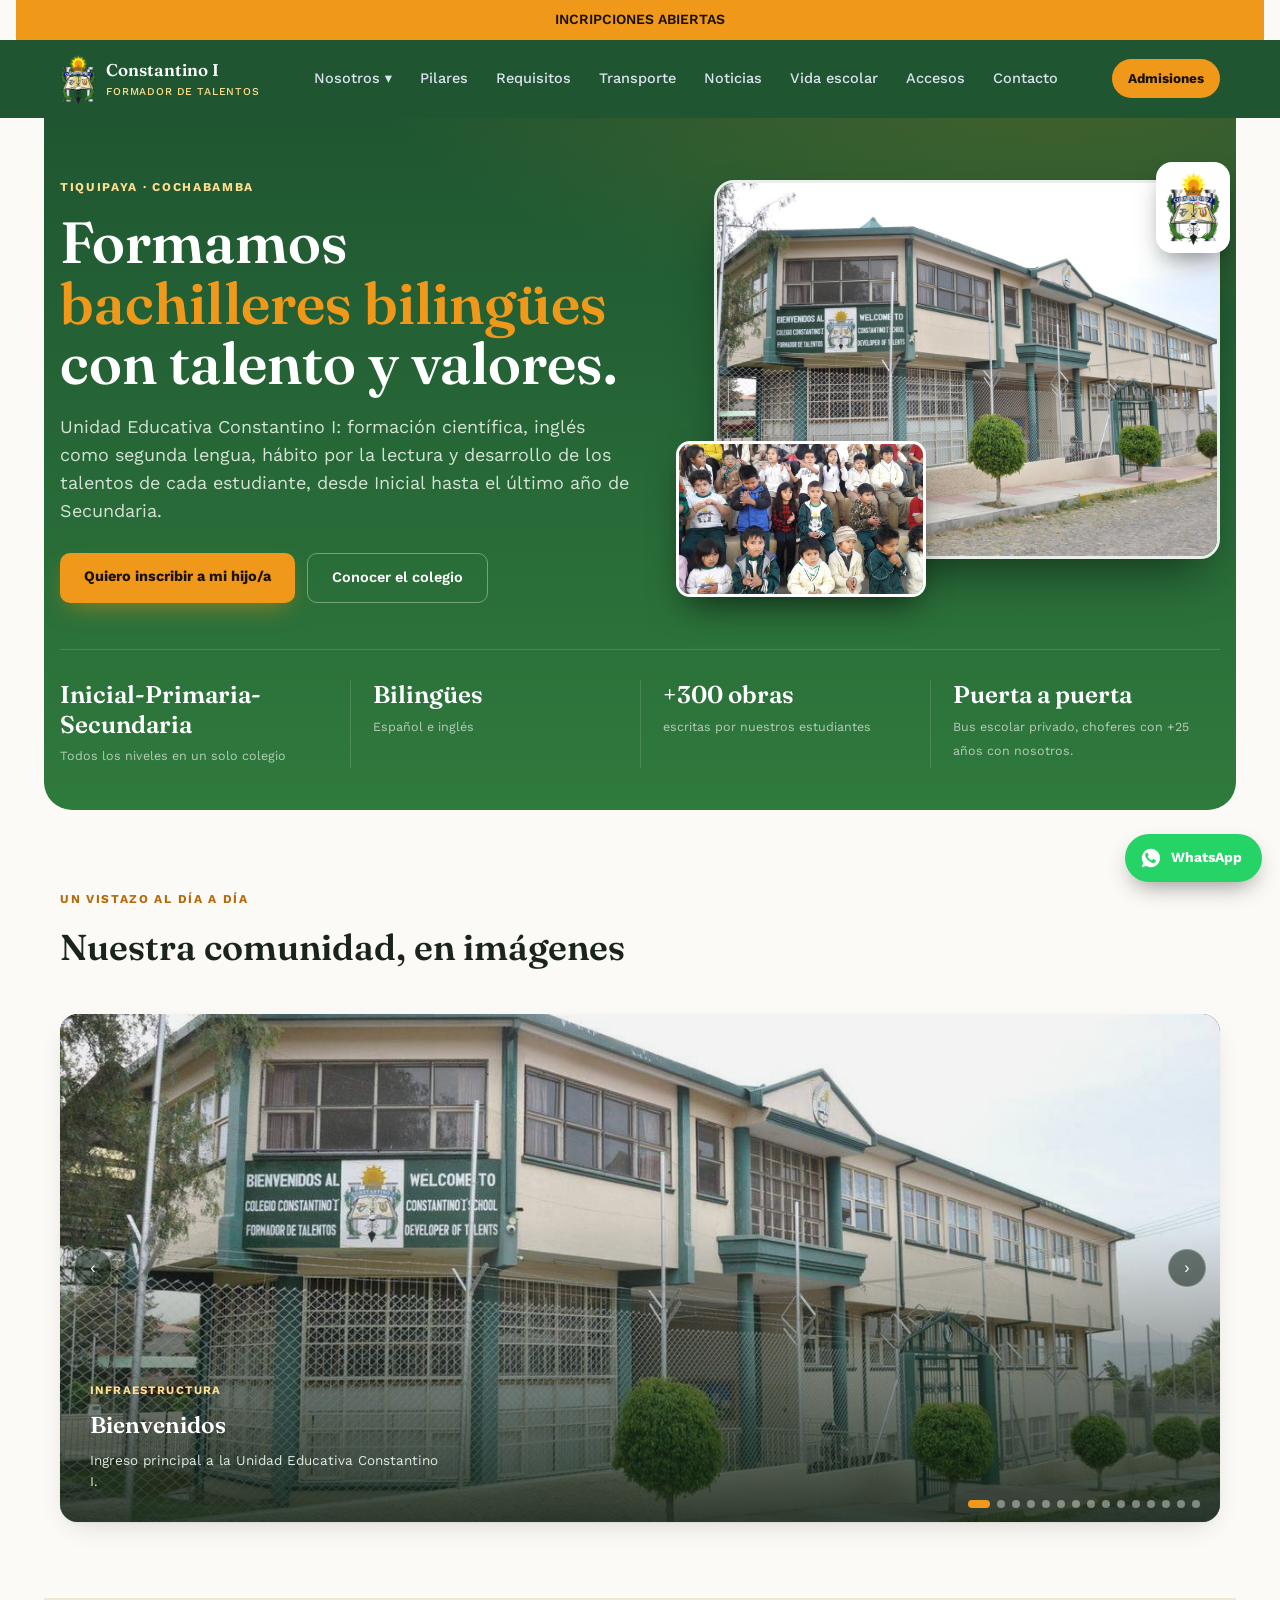
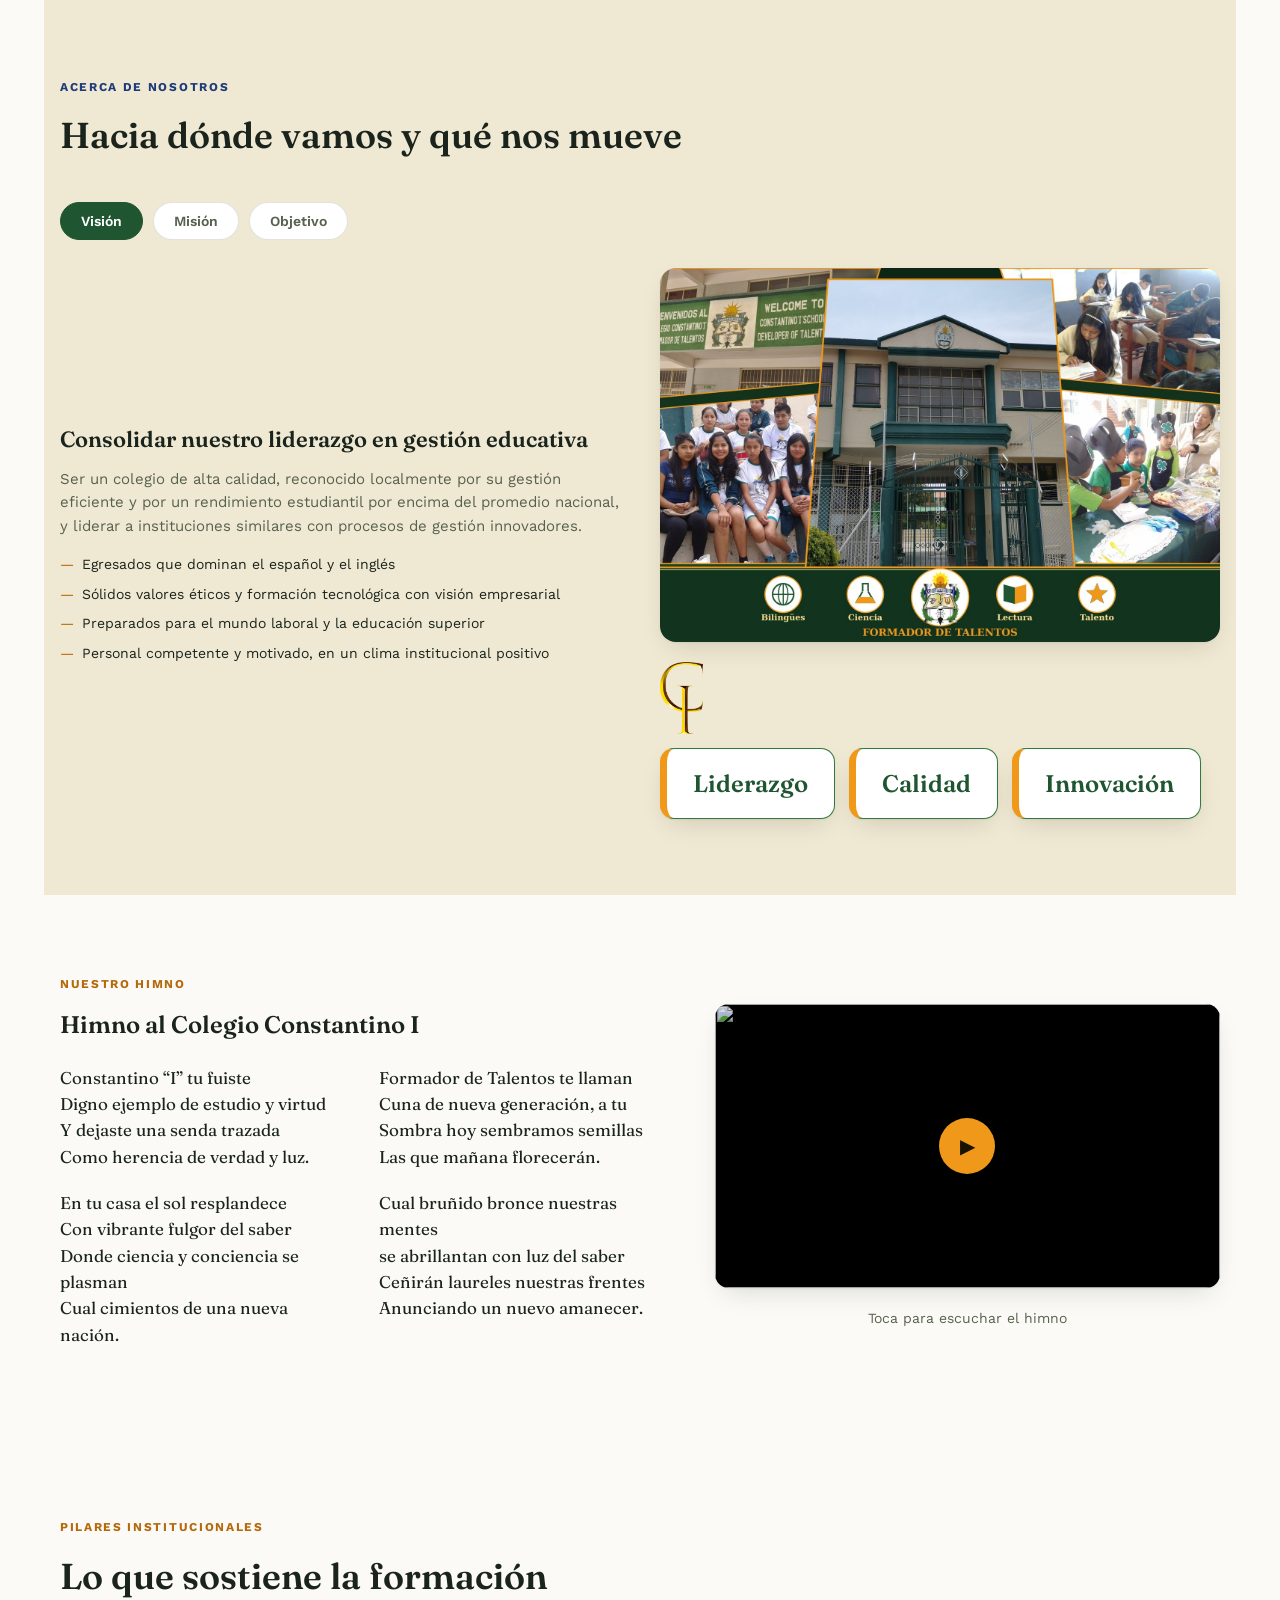
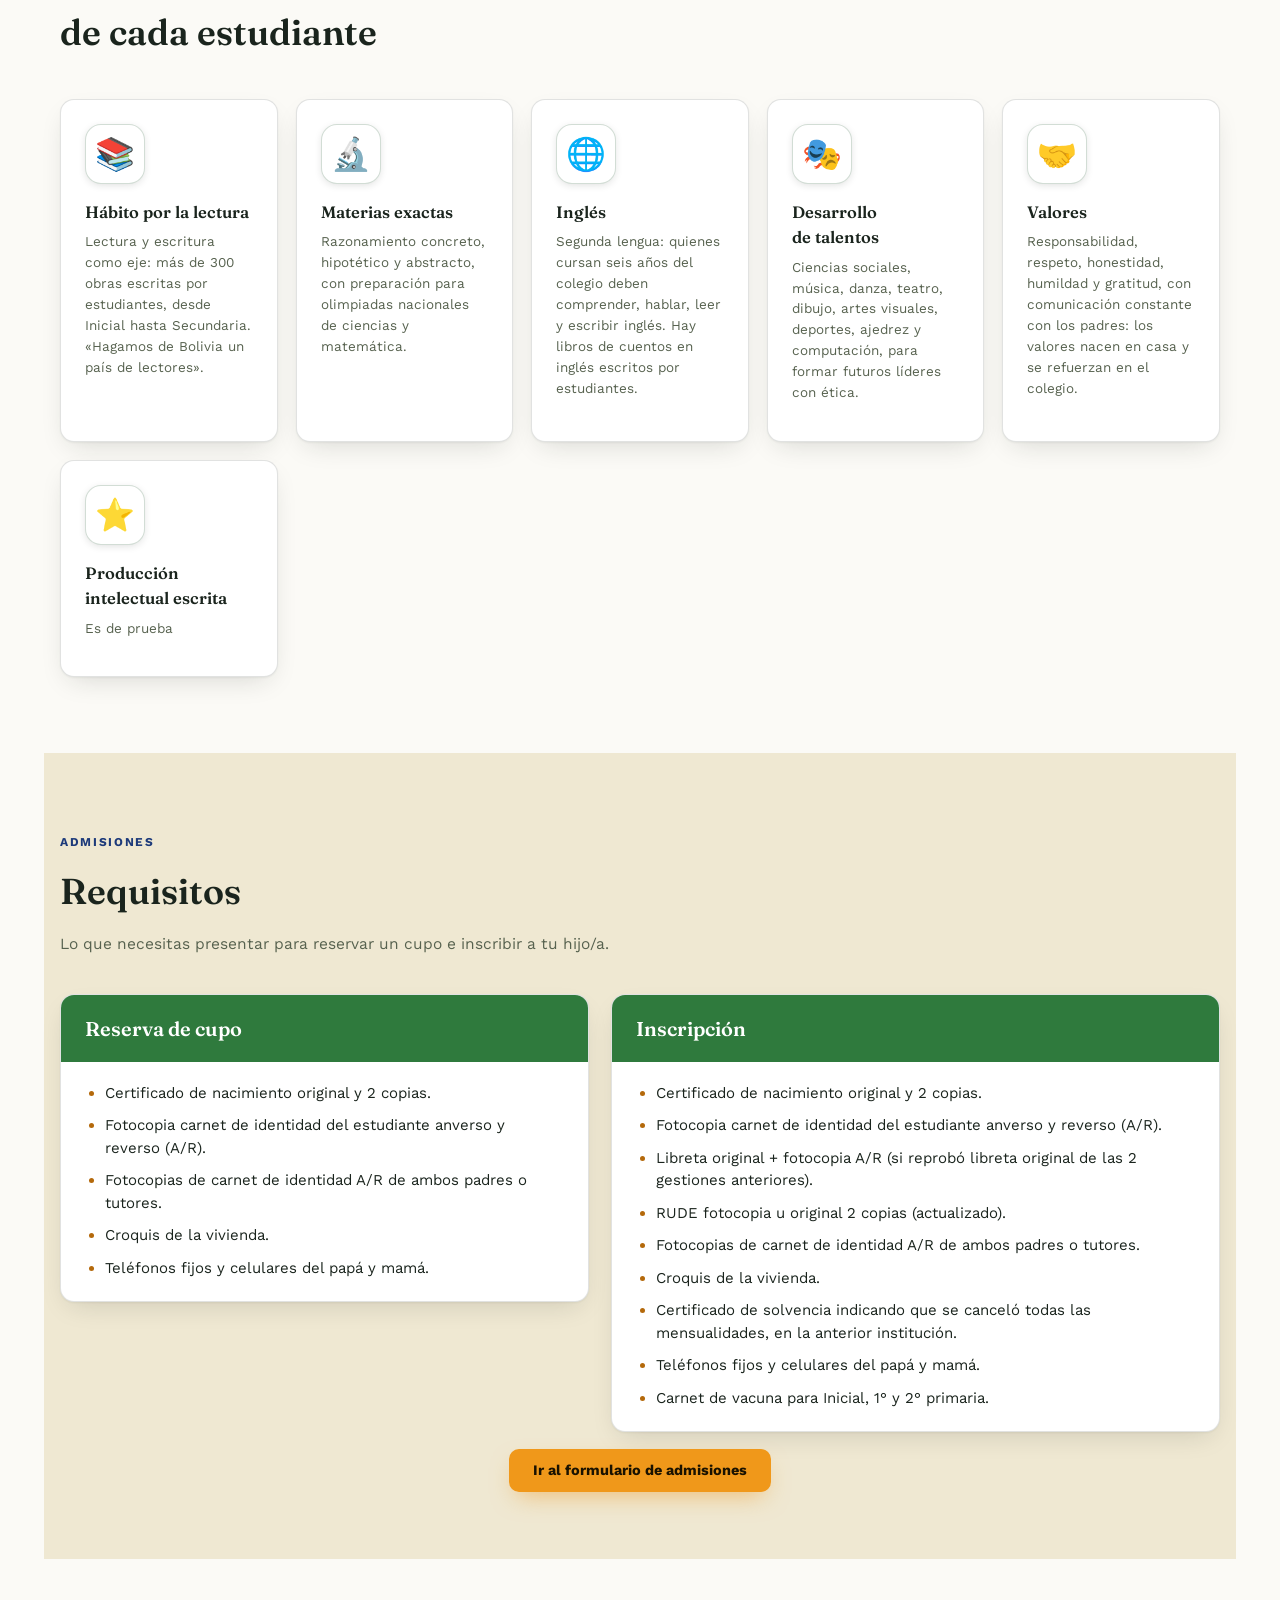
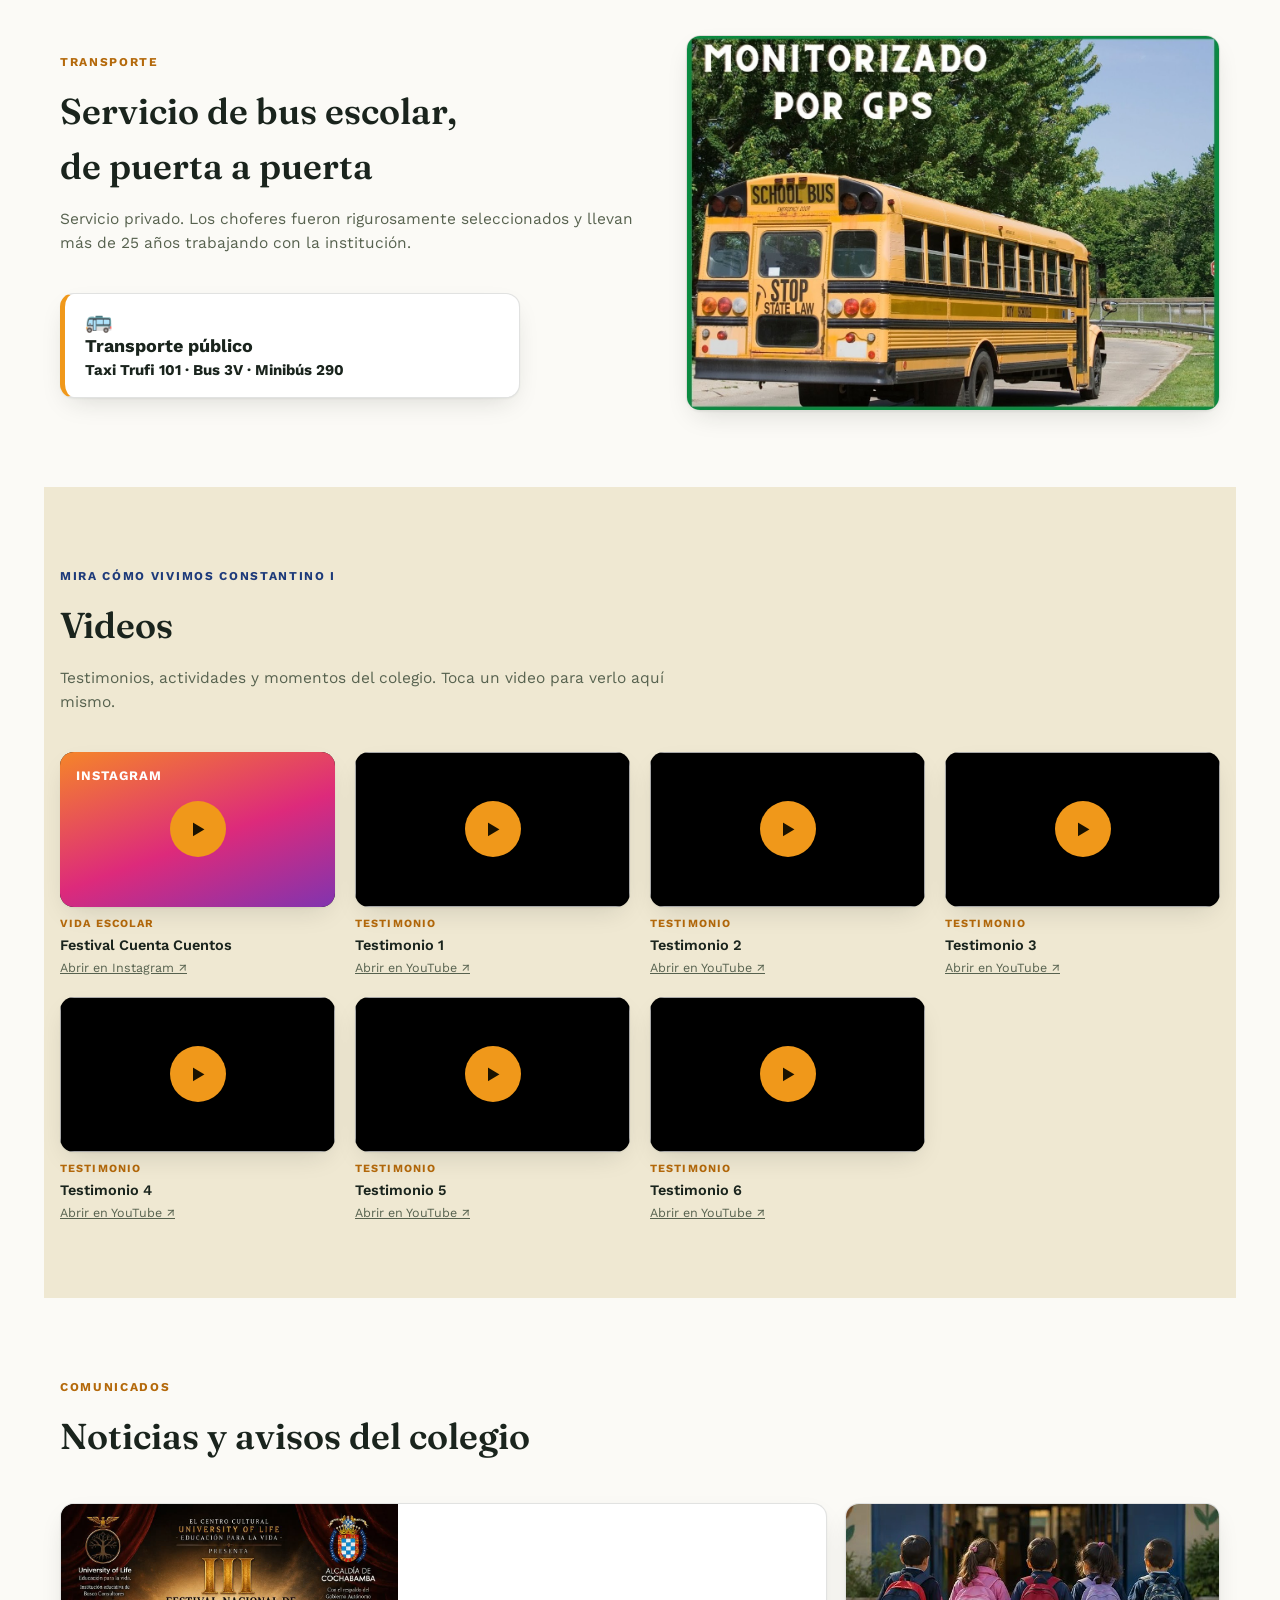
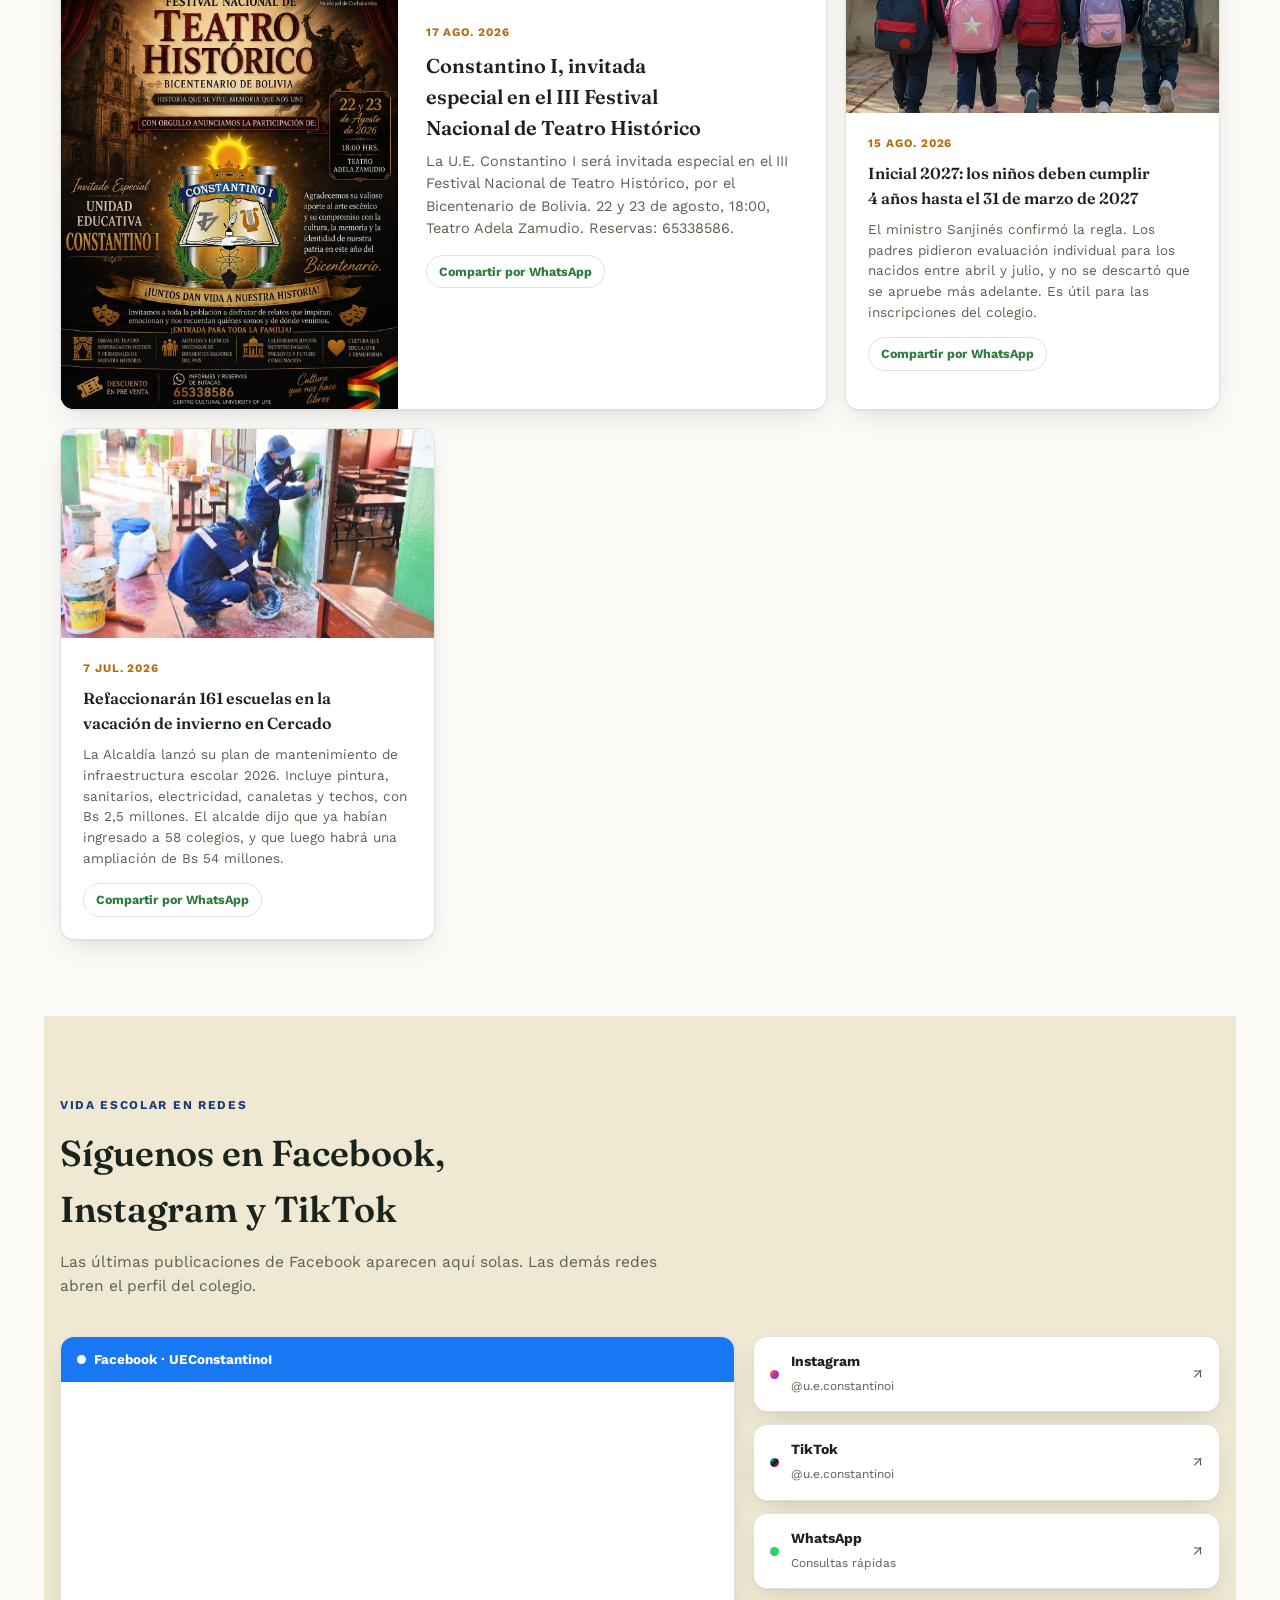
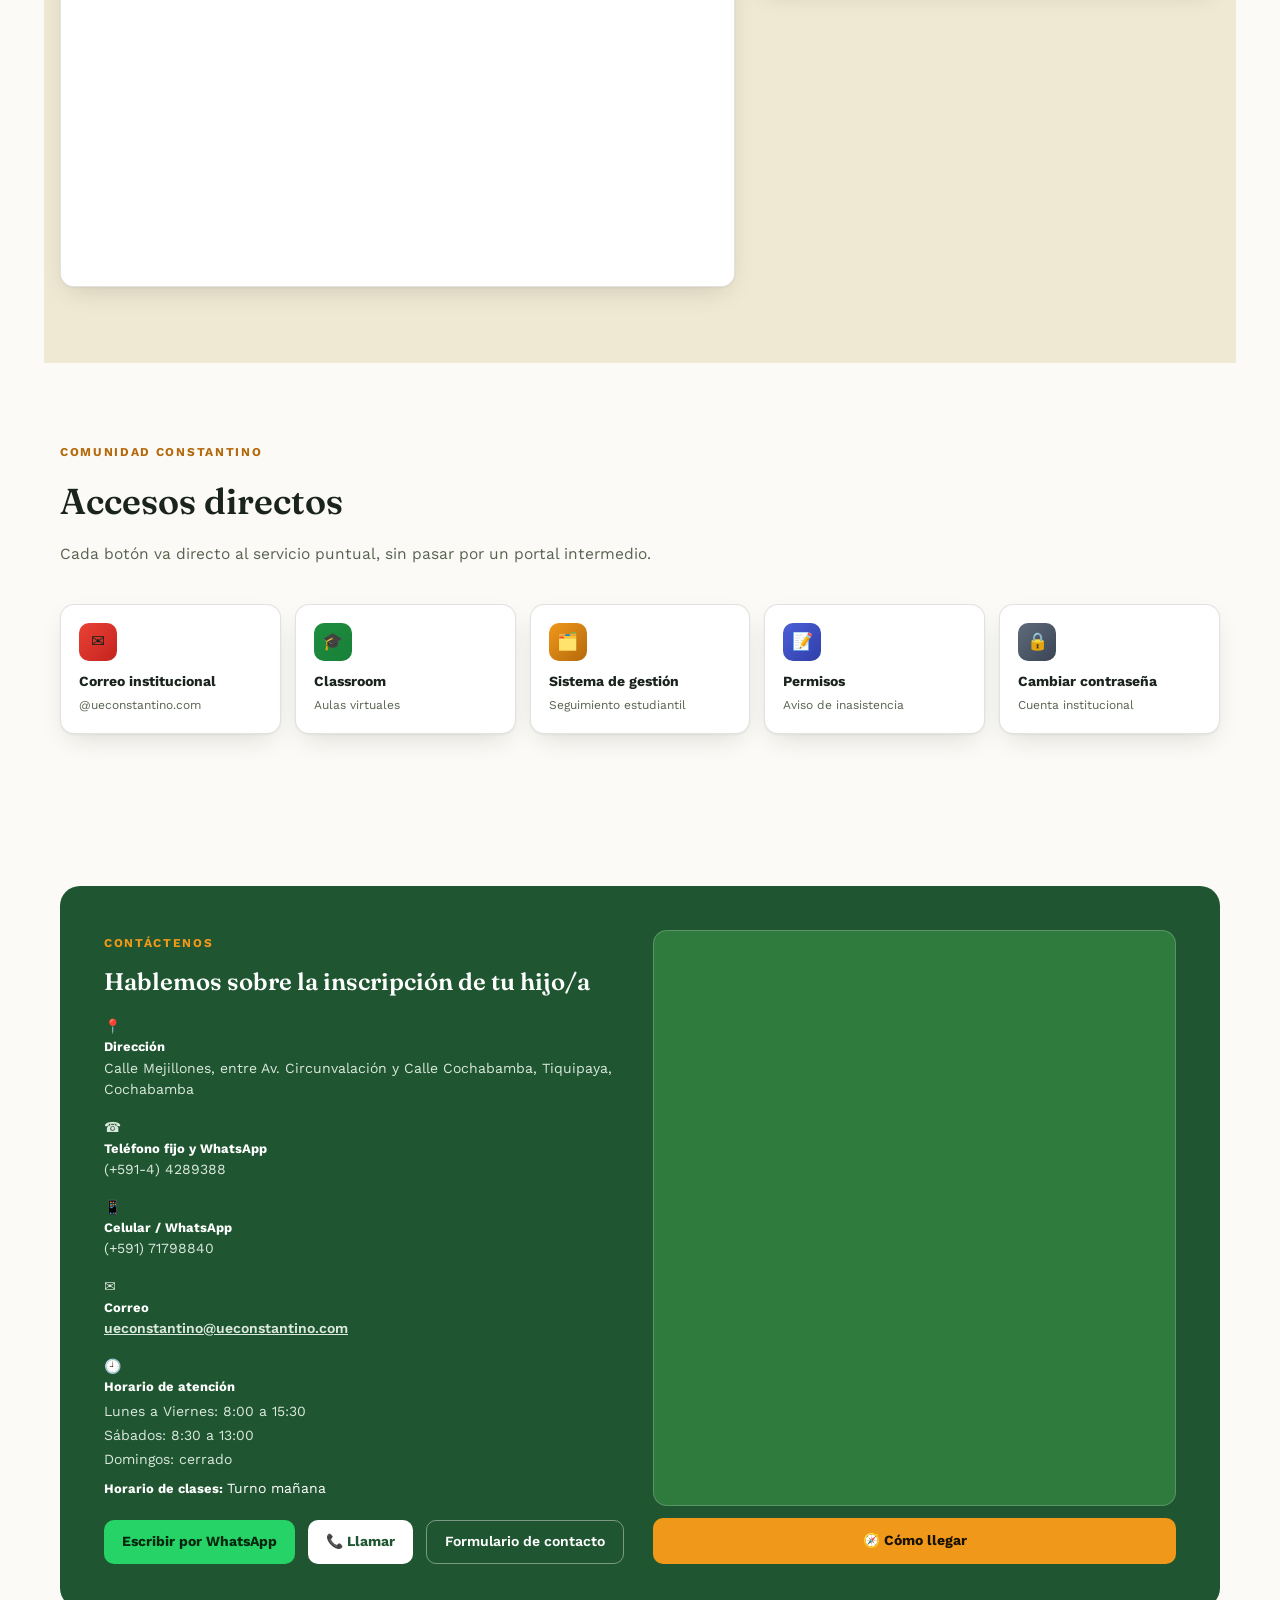
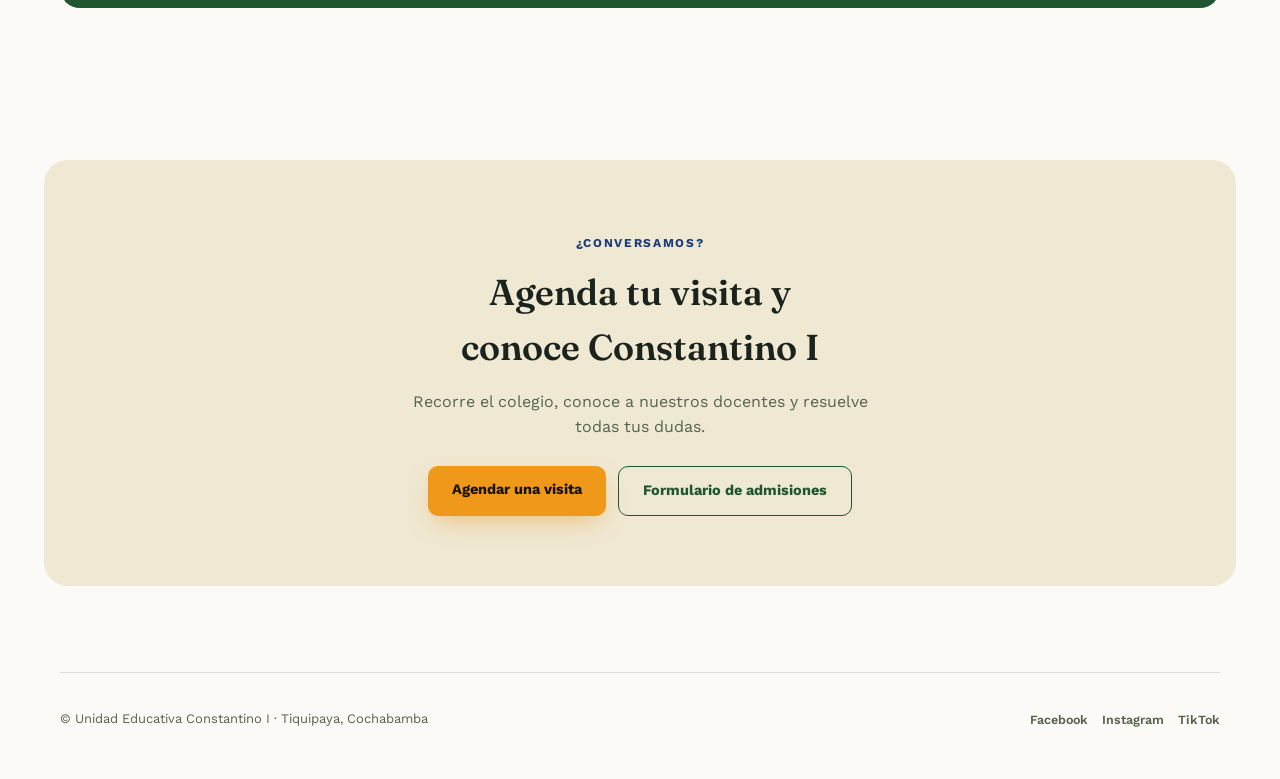
==== index.html @ f1b11649 "Formularios propios (contacto y admisiones por pasos), Formularios.gs y vista Consultas y admisiones" ====
<!doctype html>
<html lang="es">
<head>
<meta charset="utf-8">
<meta name="viewport" content="width=device-width,initial-scale=1,viewport-fit=cover">
<meta name="google-site-verification" content="NNHNYklQGAOxJOGwZnf-j5jATlJxuuKMREQGF9FtL8Q" />
<link rel="canonical" href="https://ueconstantinoi.github.io/ueci-sitio-web/">
<title>Unidad Educativa Constantino I · Formador de Talentos</title>
<meta name="description" content="Unidad Educativa Constantino I, Tiquipaya, Cochabamba. Formador de Talentos: Inicial, Primaria y Secundaria con transporte escolar puerta a puerta.">
<meta property="og:type" content="website">
<meta property="og:locale" content="es_BO">
<meta property="og:site_name" content="Unidad Educativa Constantino I">
<meta property="og:title" content="Unidad Educativa Constantino I · Formador de Talentos">
<meta property="og:description" content="Inicial, Primaria y Secundaria en Tiquipaya, Cochabamba. Bachilleres bilingües, formación en valores y transporte escolar puerta a puerta.">
<meta property="og:image" content="https://ueconstantinoi.github.io/ueci-sitio-web/assets/og.jpg">
<meta property="og:image:width" content="1200">
<meta property="og:image:height" content="630">
<meta name="twitter:card" content="summary_large_image">
<script type="application/ld+json">
{"@context":"https://schema.org","@type":"School","name":"Unidad Educativa Constantino I","alternateName":"Constantino I","slogan":"Formador de Talentos",
"url":"https://ueconstantinoi.github.io/ueci-sitio-web/","logo":"https://ueconstantinoi.github.io/ueci-sitio-web/assets/escudo.png","image":"https://ueconstantinoi.github.io/ueci-sitio-web/assets/og.jpg",
"telephone":"+59144289388","email":"ueconstantino@ueconstantino.com",
"address":{"@type":"PostalAddress","streetAddress":"Calle Mejillones, entre Av. Circunvalación y Calle Cochabamba","addressLocality":"Tiquipaya","addressRegion":"Cochabamba","addressCountry":"BO"},
"geo":{"@type":"GeoCoordinates","latitude":-17.3464175,"longitude":-66.1936887},
"openingHoursSpecification":[{"@type":"OpeningHoursSpecification","dayOfWeek":["Monday","Tuesday","Wednesday","Thursday","Friday"],"opens":"08:00","closes":"15:30"},{"@type":"OpeningHoursSpecification","dayOfWeek":"Saturday","opens":"09:00","closes":"13:00"}],
"sameAs":["https://www.facebook.com/UEConstantinoI","https://www.instagram.com/u.e.constantinoi","https://www.tiktok.com/@u.e.constantinoi"]}
</script>
<link rel="icon" type="image/png" href="assets/escudo.png">
<link rel="preconnect" href="https://fonts.googleapis.com">
<link rel="preconnect" href="https://fonts.gstatic.com" crossorigin>
<link rel="stylesheet" href="https://fonts.googleapis.com/css2?family=Fraunces:opsz,wght@9..144,400;9..144,500;9..144,600;9..144,700&family=Work+Sans:wght@400;500;600;700&display=swap">
<link rel="stylesheet" href="css/styles.css">
<script data-goatcounter="https://ueci.goatcounter.com/count" async src="https://gc.zgo.at/count.js"></script>
</head>
<body>

<div class="aviso-top" id="avisoTop" role="status" hidden><span id="avisoTxt"></span><a id="avisoLink" href="#" target="_blank" rel="noopener" hidden>Más información</a></div>
<header>
  <div class="nav">
    <a class="brand" href="#top">
      <img src="assets/escudo.png" alt="Escudo Constantino I" width="36" height="50">
      <span>Constantino I<small>Formador de Talentos</small></span>
    </a>
    <nav aria-label="Principal">
      <ul class="links">
        <li class="has-drop">
          <a href="#nosotros">Nosotros ▾</a>
          <div class="dropdown">
            <a href="#nosotros">Visión, misión y objetivo</a>
            <a href="#pilares">Pilares</a>
            <a href="#himno">Nuestro himno</a>
            <a href="#videos">Videos</a>
          </div>
        </li>
        <li><a href="#pilares">Pilares</a></li>
        <li><a href="#requisitos">Requisitos</a></li>
        <li><a href="#transporte">Transporte</a></li>
        <li><a href="#noticias">Noticias</a></li>
        <li><a href="#redes">Vida escolar</a></li>
        <li><a href="#accesos">Accesos</a></li>
        <li><a href="#contacto">Contacto</a></li>
      </ul>
    </nav>
    <a class="cta-header" data-form="admision" href="https://docs.google.com/forms/d/e/1FAIpQLSdvCqN2Y0-xOZLPVJ8u3MwoiWFspQfbiNjZdVNI_C1VT3KYOQ/viewform" target="_blank" rel="noopener">Admisiones</a>
  </div>
</header>

<div class="wrap" id="top">

  <section class="hero">
    <div class="hero-inner">
      <div class="hero-texto">
      <span class="eyebrow" style="color:var(--gold-light)">Tiquipaya · Cochabamba</span>
      <h1 style="margin-top:14px">Formamos <em>bachilleres bilingües</em> con talento y valores.</h1>
      <p class="lede">Unidad Educativa Constantino I: formación científica, inglés como segunda lengua, hábito por la lectura y desarrollo de los talentos de cada estudiante, desde Inicial hasta el último año de Secundaria.</p>
      <div class="hero-actions">
        <a class="btn-primary" data-form="admision" href="https://docs.google.com/forms/d/e/1FAIpQLSdvCqN2Y0-xOZLPVJ8u3MwoiWFspQfbiNjZdVNI_C1VT3KYOQ/viewform" target="_blank" rel="noopener">Quiero inscribir a mi hijo/a</a>
        <a class="btn-ghost" href="#nosotros">Conocer el colegio</a>
      </div>
    </div>
      <div class="hero-fotos" id="heroFotos">
        <img class="hf1" id="heroImg1" src="assets/sitio/hero-1.jpg" alt="Edificio de la Unidad Educativa Constantino I" width="1400" height="930" fetchpriority="high">
        <img class="hf2" id="heroImg2" src="assets/sitio/hero-2.jpg" alt="Niños y niñas de Constantino I en una actividad escolar" width="900" height="506" loading="lazy">
        <img class="hf-sello" src="assets/escudo.png" alt="" width="144" height="200">
      </div>
    </div>
    <div class="stat-strip">
      <div><strong>Inicial–Secundaria</strong><span>Todos los niveles en un solo colegio</span></div>
      <div><strong>Bilingües</strong><span>Español e inglés</span></div>
      <div><strong>+300 obras</strong><span>escritas por nuestros estudiantes</span></div>
      <div><strong>Puerta a puerta</strong><span>Bus escolar privado, choferes con +20 años</span></div>
    </div>
  </section>

  <section id="galeria" hidden>
    <div class="section-head">
      <span class="eyebrow">Un vistazo al día a día</span>
      <h2>Nuestra comunidad, en imágenes</h2>
    </div>
    <div class="carousel">
      <div class="car-track" id="carTrack"></div>
      <button class="car-arrow prev" aria-label="Anterior">‹</button>
      <button class="car-arrow next" aria-label="Siguiente">›</button>
      <div class="car-dots" id="carDots"></div>
    </div>
  </section>

  <section id="nosotros" class="band-stone">
    <div class="section-head">
      <span class="eyebrow">Acerca de nosotros</span>
      <h2>Hacia dónde vamos y qué nos mueve</h2>
    </div>
    <div class="niveles-tabs" role="tablist">
      <button class="nivel-tab active" data-nivel="vision">Visión</button>
      <button class="nivel-tab" data-nivel="mision">Misión</button>
      <button class="nivel-tab" data-nivel="objetivo">Objetivo</button>
    </div>
    <div class="nivel-panel active" data-nivel="vision">
      <div>
        <h3>Consolidar nuestro liderazgo en gestión educativa</h3>
        <p>Ser un colegio de alta calidad, reconocido localmente por su gestión eficiente y por un rendimiento estudiantil por encima del promedio nacional, y liderar a instituciones similares con procesos de gestión innovadores.</p>
        <ul>
          <li>Egresados que dominan el español y el inglés</li>
          <li>Sólidos valores éticos y formación tecnológica con visión empresarial</li>
          <li>Preparados para el mundo laboral y la educación superior</li>
          <li>Personal competente y motivado, en un clima institucional positivo</li>
        </ul>
      </div>
      <div class="nos-col"><figure class="nos-foto"><img class="nos-img" src="assets/sitio/nosotros.jpg" alt="Sala de computación del colegio" loading="lazy" width="1000" height="664"></figure><div class="keywords"><span>Liderazgo</span><span>Calidad</span><span>Innovación</span></div></div>
    </div>
    <div class="nivel-panel" data-nivel="mision">
      <div>
        <h3>Garantizamos un servicio educativo de alta calidad</h3>
        <p>En todos los niveles y modalidades del sistema educativo, con una educación integral que construye la identidad y la autoestima de los estudiantes para que se integren a la sociedad.</p>
        <ul>
          <li>Formar líderes con hábito de aprendizaje permanente</li>
          <li>Pensamiento crítico y analítico</li>
          <li>Capacidades para el cambio científico y tecnológico y un mundo globalizado</li>
          <li>Gestión responsable de recursos, personal, infraestructura y tecnología educativa</li>
        </ul>
      </div>
      <div class="nos-col"><figure class="nos-foto"><img class="nos-img" src="assets/sitio/nosotros.jpg" alt="Sala de computación del colegio" loading="lazy" width="1000" height="664"></figure><div class="keywords"><span>Educación integral</span><span>Liderazgo</span><span>Pensamiento crítico</span></div></div>
    </div>
    <div class="nivel-panel" data-nivel="objetivo">
      <div>
        <h3>Bachilleres bilingües con elevado conocimiento científico</h3>
        <p>La Unidad Educativa Constantino I busca formar bachilleres bilingües con elevado conocimiento científico y cultivar el talento innato de cada uno durante su formación, además de lograr solidaridad con ética y moral, como factor de cambio en la sociedad.</p>
      </div>
      <div class="nos-col"><figure class="nos-foto"><img class="nos-img" src="assets/sitio/nosotros.jpg" alt="Sala de computación del colegio" loading="lazy" width="1000" height="664"></figure><div class="keywords"><span>Bilingües</span><span>Conocimiento científico</span><span>Talento</span><span>Ética y solidaridad</span></div></div>
    </div>
  </section>

  <section id="himno">
    <div class="himno-layout">
      <div class="himno-letra">
        <span class="eyebrow">Nuestro himno</span>
        <h2 style="margin-top:10px">Himno al Colegio Constantino I</h2>
        <div class="estrofas">
          <p>Constantino “I” tu fuiste<br>Digno ejemplo de estudio y virtud<br>Y dejaste una senda trazada<br>Como herencia de verdad y luz.</p>
          <p>Formador de Talentos te llaman<br>Cuna de nueva generación, a tu<br>Sombra hoy sembramos semillas<br>Las que mañana florecerán.</p>
          <p>En tu casa el sol resplandece<br>Con vibrante fulgor del saber<br>Donde ciencia y conciencia se plasman<br>Cual cimientos de una nueva nación.</p>
          <p>Cual bruñido bronce nuestras mentes<br>se abrillantan con luz del saber<br>Ceñirán laureles nuestras frentes<br>Anunciando un nuevo amanecer.</p>
        </div>
      </div>
      <div class="himno-audio">
        <button class="video-thumb" data-yt="7kwUStZI2Ps" aria-label="Escuchar el himno del colegio"><img loading="lazy" src="https://i.ytimg.com/vi/7kwUStZI2Ps/hqdefault.jpg" alt=""><span class="play">▶</span></button>
        <p>Toca para escuchar el himno</p>
      </div>
    </div>
  </section>

  <section id="pilares">
    <div class="section-head">
      <span class="eyebrow">Pilares institucionales</span>
      <h2>Lo que sostiene la formación de cada estudiante</h2>
    </div>
    <div class="pilares-grid">
      <div class="pilar-card"><div class="pilar-ico" aria-hidden="true">📚</div><h3>Hábito por la lectura</h3><p>Lectura y escritura como eje: más de 300 obras escritas por estudiantes, desde Inicial hasta Secundaria. «Hagamos de Bolivia un país de lectores».</p></div>
      <div class="pilar-card"><div class="pilar-ico" aria-hidden="true">🔬</div><h3>Materias exactas</h3><p>Razonamiento concreto, hipotético y abstracto, con preparación para olimpiadas nacionales de ciencias y matemática.</p></div>
      <div class="pilar-card"><div class="pilar-ico" aria-hidden="true">🌐</div><h3>Inglés</h3><p>Segunda lengua: quienes cursan seis años del colegio deben comprender, hablar, leer y escribir inglés. Hay libros de cuentos en inglés escritos por estudiantes.</p></div>
      <div class="pilar-card"><div class="pilar-ico" aria-hidden="true">🎭</div><h3>Desarrollo de talentos</h3><p>Ciencias sociales, música, danza, teatro, dibujo, artes visuales, deportes, ajedrez y computación, para formar futuros líderes con ética.</p></div>
      <div class="pilar-card"><div class="pilar-ico" aria-hidden="true">🤝</div><h3>Valores</h3><p>Responsabilidad, respeto, honestidad, humildad y gratitud, con comunicación constante con los padres: los valores nacen en casa y se refuerzan en el colegio.</p></div>
    </div>
  </section>

  <section id="requisitos" class="band-stone">
    <div class="section-head">
      <span class="eyebrow">Admisiones</span>
      <h2>Requisitos</h2>
      <p>Lo que necesitas presentar para reservar un cupo e inscribir a tu hijo/a.</p>
    </div>
    <div class="req-grid">
      <div class="req-card">
        <div class="req-head"><h3>Reserva de cupo</h3></div>
        <ul id="reqReserva">
          <li>Certificado de nacimiento original y 2 copias.</li>
          <li>Fotocopia carnet de identidad del estudiante anverso y reverso (A/R).</li>
          <li>Fotocopias de carnet de identidad A/R de ambos padres o tutores.</li>
          <li>Croquis de la vivienda.</li>
          <li>Teléfonos fijos y celulares del papá y mamá.</li>
        </ul>
      </div>
      <div class="req-card">
        <div class="req-head"><h3>Inscripción</h3></div>
        <ul id="reqInscripcion">
          <li>Certificado de nacimiento original y 2 copias.</li>
          <li>Fotocopia carnet de identidad del estudiante anverso y reverso (A/R).</li>
          <li>Libreta original + fotocopia A/R (si reprobó libreta original de las 2 gestiones anteriores).</li>
          <li>RUDE fotocopia u original 2 copias (actualizado).</li>
          <li>Fotocopias de carnet de identidad A/R de ambos padres o tutores.</li>
          <li>Croquis de la vivienda.</li>
          <li>Certificado de solvencia indicando que se canceló todas las mensualidades, en la anterior institución.</li>
          <li>Teléfonos fijos y celulares del papá y mamá.</li>
          <li>Carnet de vacuna para Inicial, 1° y 2° primaria.</li>
        </ul>
      </div>
    </div>
    <p class="req-nota" id="reqNota" hidden></p>
    <div class="req-cta"><a class="btn-primary" data-form="admision" href="https://docs.google.com/forms/d/e/1FAIpQLSdvCqN2Y0-xOZLPVJ8u3MwoiWFspQfbiNjZdVNI_C1VT3KYOQ/viewform" target="_blank" rel="noopener">Ir al formulario de admisiones</a></div>
  </section>

  <section id="transporte">
    <div class="transporte-layout" id="trLayout">
    <div class="tr-texto">
    <div class="section-head">
      <span class="eyebrow">Transporte</span>
      <h2>Servicio de bus escolar, de puerta a puerta</h2>
      <p>Servicio privado. Los choferes fueron rigurosamente seleccionados y llevan más de 20 años trabajando con la institución.</p>
    </div>
    <div class="tr-publico">
      <span class="tr-pub-ico" aria-hidden="true">🚌</span>
      <b>Transporte público</b>
      <small>Taxi Trufi 101 · Bus 3V · Minibús 290</small>
    </div>
    </div>
    <figure class="tr-foto" id="trFoto" hidden><img id="trImg" alt="Transporte escolar de la Unidad Educativa Constantino I" loading="lazy"></figure>
    </div>
  </section>

  <section id="videos" class="band-stone">
    <div class="section-head">
      <span class="eyebrow">Mira cómo vivimos Constantino I</span>
      <h2>Videos</h2>
      <p>Testimonios, actividades y momentos del colegio. Toca un video para verlo aquí mismo.</p>
    </div>
    <div class="video-grid" id="gridVideos">
      <button class="video-thumb" data-yt="jONnOYgAWo4" aria-label="Reproducir testimonio 1"><img loading="lazy" src="https://i.ytimg.com/vi/jONnOYgAWo4/hqdefault.jpg" alt=""><span class="play">▶</span></button>
      <button class="video-thumb" data-yt="XBnGHBkUb9w" aria-label="Reproducir testimonio 2"><img loading="lazy" src="https://i.ytimg.com/vi/XBnGHBkUb9w/hqdefault.jpg" alt=""><span class="play">▶</span></button>
      <button class="video-thumb" data-yt="U7Rny7tDbN4" aria-label="Reproducir testimonio 3"><img loading="lazy" src="https://i.ytimg.com/vi/U7Rny7tDbN4/hqdefault.jpg" alt=""><span class="play">▶</span></button>
      <button class="video-thumb" data-yt="fE70iQQqKQI" aria-label="Reproducir testimonio 4"><img loading="lazy" src="https://i.ytimg.com/vi/fE70iQQqKQI/hqdefault.jpg" alt=""><span class="play">▶</span></button>
      <button class="video-thumb" data-yt="PQl8Uyggv4o" aria-label="Reproducir testimonio 5"><img loading="lazy" src="https://i.ytimg.com/vi/PQl8Uyggv4o/hqdefault.jpg" alt=""><span class="play">▶</span></button>
      <button class="video-thumb" data-yt="6XpRUBAB_Mc" aria-label="Reproducir testimonio 6"><img loading="lazy" src="https://i.ytimg.com/vi/6XpRUBAB_Mc/hqdefault.jpg" alt=""><span class="play">▶</span></button>
    </div>
  </section>

  <section id="noticias">
    <div class="section-head">
      <span class="eyebrow">Comunicados</span>
      <h2>Noticias y avisos del colegio</h2>
    </div>
    <div class="noticias-grid" id="noticiasGrid">
      <p class="noticias-vacio">Cargando comunicados…</p>
    </div>
  </section>

  <section id="calendario" hidden>
    <div class="section-head">
      <span class="eyebrow">Calendario escolar</span>
      <h2>Próximas fechas importantes</h2>
    </div>
    <div class="cal-lista" id="calLista"></div>
  </section>

  <section id="redes" class="band-stone">
    <div class="section-head">
      <span class="eyebrow">Vida escolar en redes</span>
      <h2 id="redesTitulo">Síguenos en Facebook, Instagram y TikTok</h2>
      <p id="redesSub">Las últimas publicaciones de Facebook aparecen aquí solas. Instagram y TikTok abren el perfil del colegio.</p>
    </div>
    <div class="redes-layout">
      <div class="fb-embed" id="fbEmbed">
        <div class="fb-embed-head"><span class="net-dot fb"></span> Facebook · UEConstantinoI</div>
        <div class="fb-embed-body">
          <iframe id="fbFrame" title="Publicaciones de Facebook del colegio"
            width="500" height="480" scrolling="no" frameborder="0"
            allow="encrypted-media"></iframe>
        </div>
      </div>
      <div class="redes-side" id="redesSide">
        <a class="red-btn" href="https://www.instagram.com/u.e.constantinoi">
          <span class="net-dot ig"></span><div><b>Instagram</b><small>@u.e.constantinoi</small></div><span class="arrow">↗</span>
        </a>
        <a class="red-btn" href="https://www.tiktok.com/@u.e.constantinoi">
          <span class="net-dot tt"></span><div><b>TikTok</b><small>@u.e.constantinoi</small></div><span class="arrow">↗</span>
        </a>
        <a class="red-btn" href="https://wa.me/59144289388" target="_blank" rel="noopener">
          <span class="net-dot wa"></span><div><b>WhatsApp</b><small>Consultas rápidas</small></div><span class="arrow">↗</span>
        </a>
      </div>
    </div>
  </section>

  <section id="accesos">
    <div class="section-head">
      <span class="eyebrow">Comunidad Constantino</span>
      <h2>Accesos directos</h2>
      <p>Cada botón va directo al servicio puntual, sin pasar por un portal intermedio.</p>
    </div>
    <div class="accesos-grid" id="gridAccesos">
      <a class="acceso-card" href="https://mail.google.com/a/ueconstantino.com" target="_blank" rel="noopener">
        <div class="acceso-ico" style="background:linear-gradient(135deg,#ea4335,#c5221f)" aria-hidden="true">✉️</div>
        <b>Correo institucional</b><small>Gmail @ueconstantino.com</small>
      </a>
      <a class="acceso-card" href="https://classroom.google.com" target="_blank" rel="noopener">
        <div class="acceso-ico" style="background:linear-gradient(135deg,#1e8e3e,#188038)" aria-hidden="true">🎓</div>
        <b>Classroom</b><small>Aulas virtuales</small>
      </a>
      <a class="acceso-card" href="https://sistema.ueconstantino.com" target="_blank" rel="noopener">
        <div class="acceso-ico" style="background:linear-gradient(135deg,var(--sun),var(--sun-deep))" aria-hidden="true">🗂️</div>
        <b>Sistema de gestión</b><small>Pagos e incidencias</small>
      </a>
      <a class="acceso-card" href="https://permisos.ueconstantino.com" target="_blank" rel="noopener">
        <div class="acceso-ico" style="background:linear-gradient(135deg,#4c5fd7,#2f3ea8)" aria-hidden="true">📝</div>
        <b>Permisos</b><small>Aviso de inasistencia</small>
      </a>
      <a class="acceso-card" href="https://myaccount.google.com/security" target="_blank" rel="noopener">
        <div class="acceso-ico" style="background:linear-gradient(135deg,#5f6b7c,#3a4453)" aria-hidden="true">🔒</div>
        <b>Cambiar contraseña</b><small>Cuenta de Google</small>
      </a>
    </div>
  </section>

  <section id="contacto">
    <div class="contacto">
      <div>
        <span class="eyebrow">Contáctenos</span>
        <h2 id="ctTitulo" style="margin-top:8px">Hablemos sobre la inscripción de tu hijo/a</h2>
        <div class="info-row"><div id="ctDir">📍<b>Dirección</b>Calle Mejillones, entre Av. Circunvalación y Calle Cochabamba, Tiquipaya, Cochabamba</div></div>
        <div class="info-row"><div id="ctTel">☎️<b>Teléfono fijo y WhatsApp</b>(+591-4) 4289388</div></div>
        <div class="info-row"><div id="ctCel">📱<b>Celular / WhatsApp</b>(+591) 71798840</div></div>
        <div class="info-row"><div id="ctMail">✉️<b>Correo</b><a href="mailto:ueconstantino@ueconstantino.com">ueconstantino@ueconstantino.com</a></div></div>
        <div class="info-row horarios"><div>🕘<b>Horario de atención</b>
          <ul id="ctHorAt"><li>Lunes a Viernes: 8:00 a 15:30</li><li>Sábados: 9:00 a 13:00</li><li>Domingos: cerrado</li></ul>
          <p class="hor-clases" id="ctHorCl"><b>Horario de clases:</b> Turno mañana</p>
        </div></div>
        <a class="whatsapp-btn" href="https://wa.me/59144289388" target="_blank" rel="noopener">Escribir por WhatsApp</a>
        <a class="llamar-btn" id="ctLlamar" href="tel:+59144289388">📞 Llamar</a>
        <a class="form-btn" data-form="contacto" href="https://docs.google.com/forms/d/e/1FAIpQLScLdCaYUKVsRMEiZl_TOvzDc0-V9KHM_0HsVRyL0lpXrOe5MA/viewform" target="_blank" rel="noopener">Formulario de contacto</a>
      </div>
      <div class="map-col">
        <div class="map-box">
        <iframe title="Mapa de ubicación del colegio"
          src="https://www.google.com/maps?q=-17.3464175,-66.1936887&z=17&output=embed"
          loading="lazy" referrerpolicy="no-referrer-when-downgrade"></iframe>
      </div>
        <a class="llegar-btn" href="https://maps.app.goo.gl/BpWKyAvVUDyLoMEV9" target="_blank" rel="noopener">🧭 Cómo llegar</a>
      </div>
    </div>
  </section>

  <section>
    <div class="cta-final">
      <span class="eyebrow">¿Conversamos?</span>
      <h2 style="margin-top:10px">Agenda tu visita y conoce Constantino I</h2>
      <p class="cta-sub">Recorre el colegio, conoce a nuestros docentes y resuelve todas tus dudas.</p>
      <div class="cta-botones">
        <a class="btn-primary" id="ctaVisita" href="https://wa.me/59144289388?text=Hola%2C%20quiero%20agendar%20una%20visita%20al%20colegio%20Constantino%20I.%20%C2%BFQu%C3%A9%20d%C3%ADas%20y%20horarios%20tienen%20disponibles%3F" target="_blank" rel="noopener">Agendar una visita</a>
        <a class="btn-ghost-dark" data-form="admision" href="https://docs.google.com/forms/d/e/1FAIpQLSdvCqN2Y0-xOZLPVJ8u3MwoiWFspQfbiNjZdVNI_C1VT3KYOQ/viewform" target="_blank" rel="noopener">Formulario de admisiones</a>
      </div>
    </div>
  </section>

  <footer>
    <div class="foot-row">
      <span>© Unidad Educativa Constantino I · Tiquipaya, Cochabamba</span>
      <div class="foot-social" id="footSocial">
        <a href="https://www.facebook.com/UEConstantinoI">Facebook</a>
        <a href="https://www.instagram.com/u.e.constantinoi">Instagram</a>
        <a href="https://www.tiktok.com/@u.e.constantinoi">TikTok</a>
      </div>
    </div>
  </footer>
<a class="call-float" id="callFloat" href="tel:+59144289388" aria-label="Llamar al colegio">Llamar</a>
<a class="wa-float" id="waFloat" href="https://wa.me/59144289388" target="_blank" rel="noopener" aria-label="Escribir por WhatsApp">WhatsApp</a>
</div>

<script src="js/main.js"></script>
<script src="js/formularios.js"></script>
</body>
</html>
---- css/styles.css ----
:root{
  --ink:#1a241d;
  --ink-soft:#57624f;
  --verde:#1f5631;
  --verde-2:#2f7a3d;
  --sun:#f0981a;
  --sun-deep:#b4690b;
  --gold-light:#ffdf8f;
  --royal:#1d3a7a;
  --paper:#fbfaf6;
  --stone:#efe8d2;
  --paper-2:#ffffff;
  --line:rgba(26,36,29,0.13);
  --card-shadow:0 1px 2px rgba(26,36,29,0.05), 0 10px 28px -10px rgba(26,36,29,0.18);
  --radius:14px;
}
@media (prefers-color-scheme: dark){
  :root{
    --ink:#eef1ec; --ink-soft:#a8b3a2; --verde:#0e2616; --verde-2:#163a21;
    --paper:#0d1710; --stone:#17241a; --paper-2:#132015;
    --line:rgba(238,241,236,0.12);
    --card-shadow:0 1px 2px rgba(0,0,0,0.3), 0 10px 28px -10px rgba(0,0,0,0.5);
  }
  .eyebrow, .tone{color:var(--sun);}
  section.band-stone .eyebrow{color:#7fa0e8;}
}

*{box-sizing:border-box;}
html{scroll-behavior:smooth;}
body{
  margin:0; padding:0 16px; background:var(--paper); color:var(--ink);
  font-family:'Work Sans', system-ui, sans-serif; line-height:1.55;
  -webkit-font-smoothing:antialiased;
}
h1,h2,h3{font-family:'Fraunces', Georgia, serif; text-wrap:balance; margin:0; color:var(--ink); font-weight:600;}
.wrap{max-width:1160px; margin:0 auto;}
a{color:inherit;}
img{max-width:100%;}
.eyebrow{text-transform:uppercase; letter-spacing:.14em; font-size:12px; font-weight:700; color:var(--sun-deep);}
.tone{font-style:normal; color:var(--sun-deep);}

section{padding:76px 0;}
section.band-stone{background:var(--stone); margin:0 -16px; padding:76px 16px;}
section.band-stone .eyebrow{color:var(--royal);}
.section-head{max-width:640px; margin-bottom:38px;}
.section-head h2{font-size:clamp(26px,3.2vw,36px); margin-top:10px;}
.section-head p{color:var(--ink-soft); margin-top:12px; font-size:15.5px;}

/* HEADER */
header{position:sticky; top:0; z-index:50; background:var(--verde); color:#fff; margin:0 -16px; padding:0 16px;}
.nav{max-width:1160px; margin:0 auto; display:flex; align-items:center; justify-content:space-between; padding:14px 0; gap:16px;}
.brand{display:flex; align-items:center; gap:10px; font-family:'Fraunces',serif; font-weight:600; font-size:17px; color:#fff; text-decoration:none;}
.brand img{width:36px; height:50px; display:block; object-fit:contain;}
.brand small{display:block; font-family:'Work Sans',sans-serif; font-weight:500; font-size:10.5px; letter-spacing:.08em; text-transform:uppercase; color:var(--gold-light); margin-top:1px;}
ul.links{display:flex; gap:28px; list-style:none; margin:0; padding:0;}
ul.links a{font-size:14.5px; font-weight:500; text-decoration:none; color:#dbe2f0; white-space:nowrap;}
ul.links a:hover{color:#fff;}
.has-drop{position:relative;}
.dropdown{
  position:absolute; top:100%; left:-14px; margin-top:14px; background:var(--verde-2);
  border:1px solid rgba(255,255,255,.12); border-radius:10px; padding:8px; display:none;
  flex-direction:column; min-width:190px; box-shadow:0 18px 40px -12px rgba(0,0,0,.5);
}
.has-drop:hover .dropdown, .has-drop:focus-within .dropdown{display:flex;}
.dropdown a{padding:8px 10px; border-radius:7px; color:#dbe2f0;}
.dropdown a:hover{background:rgba(255,255,255,.08); color:#fff;}
.cta-header{background:var(--sun); color:#1a1200; font-weight:700; font-size:13.5px; padding:9px 16px; border-radius:999px; text-decoration:none; white-space:nowrap;}
@media (max-width:860px){ header nav{display:none;} }

/* HERO */
.hero{
  background:
    radial-gradient(1200px 520px at 85% -15%, rgba(239,147,24,0.22), transparent 60%),
    linear-gradient(180deg, var(--verde) 0%, var(--verde-2) 100%);
  color:#fff; margin:0 -16px; padding:0 16px; border-radius:0 0 28px 28px; position:relative; overflow:hidden;
}

.hero-inner{max-width:1160px; margin:0 auto; padding:56px 0 46px; display:grid; grid-template-columns:1.05fr 1fr; gap:44px; align-items:center;}
@media (max-width:900px){ .hero-inner{grid-template-columns:1fr; gap:30px; padding:40px 0 34px;} }
.hero h1{font-size:clamp(34px,5.4vw,58px); color:#fff; line-height:1.04; max-width:16ch;}
.hero h1 em{font-style:normal; color:var(--sun);}
.hero p.lede{color:#d4e3d6; font-size:18px; max-width:52ch; margin-top:20px;}
.hero-actions{display:flex; gap:12px; margin-top:28px; flex-wrap:wrap;}
.btn-primary{background:var(--sun); color:#1a1200; font-weight:700; padding:13px 24px; border-radius:10px; text-decoration:none; font-size:14.5px; box-shadow:0 10px 24px -8px rgba(239,147,24,.55);}
.btn-ghost{border:1.5px solid rgba(255,255,255,.35); color:#fff; padding:13px 24px; border-radius:10px; text-decoration:none; font-size:14.5px; font-weight:600;}

.stat-strip{
  max-width:1160px; margin:0 auto; display:grid; grid-template-columns:repeat(4,1fr);
  border-top:1px solid rgba(255,255,255,.14); padding:30px 0 42px;
}
@media (max-width:800px){ .stat-strip{grid-template-columns:repeat(2,1fr); gap:24px 0;} }
.stat-strip div{padding:0 22px; border-left:1px solid rgba(255,255,255,.14);}
.stat-strip div:first-child{border-left:none; padding-left:0;}
@media (max-width:800px){ .stat-strip div:nth-child(2n+1){border-left:none; padding-left:0;} }
.stat-strip strong{display:block; font-family:'Fraunces',serif; font-size:clamp(20px,1.9vw,25px); line-height:1.2; margin-bottom:4px; color:#fff; font-weight:600;}
.stat-strip span{font-size:12.5px; color:#b6cdb9;}

/* STATEMENT */
.statement{display:grid; grid-template-columns:1fr 1fr; gap:52px; align-items:center;}
@media (max-width:860px){ .statement{grid-template-columns:1fr;} }
.statement h2{font-size:clamp(26px,3.6vw,38px); line-height:1.15;}
.statement p{color:var(--ink-soft); font-size:15.5px; margin-top:16px; max-width:52ch;}
.photo-band{
  aspect-ratio:4/3; border-radius:18px; position:relative; overflow:hidden;
  display:flex; align-items:flex-end; padding:20px; color:#fff; box-shadow:var(--card-shadow);
}
.photo-band::after{content:""; position:absolute; inset:0; background:linear-gradient(0deg, rgba(10,28,16,.75), rgba(10,28,16,.05) 55%);}
.photo-band span{position:relative; z-index:2; font-size:12.5px; font-weight:600; letter-spacing:.04em;}

/* NIVELES */
.niveles-tabs{display:flex; gap:10px; margin-bottom:28px; flex-wrap:wrap;}
.nivel-tab{
  border:1px solid var(--line); background:var(--paper-2); padding:10px 20px; border-radius:999px;
  font-size:14px; font-weight:600; cursor:pointer; color:var(--ink-soft); font-family:inherit;
}
.nivel-tab.active{background:var(--verde); color:#fff; border-color:var(--verde);}
.nivel-panel{display:none; grid-template-columns:1fr 1fr; gap:40px; align-items:center;}
.nivel-panel.active{display:grid;}
@media (max-width:860px){ .nivel-panel{grid-template-columns:1fr;} }
.nivel-panel h3{font-size:22px;}
.nivel-panel p{color:var(--ink-soft); font-size:15px; margin-top:12px;}
.nivel-panel ul{margin:16px 0 0; padding:0; list-style:none; display:flex; flex-direction:column; gap:8px;}
.nivel-panel li{font-size:14px; color:var(--ink); display:flex; gap:8px; align-items:baseline;}
.nivel-panel li::before{content:"—"; color:var(--sun-deep); flex-shrink:0;}

/* CARRUSEL */
.carousel{position:relative; border-radius:18px; overflow:hidden; box-shadow:var(--card-shadow); background:var(--verde);}
.car-track{display:flex; transition:transform .6s cubic-bezier(.65,0,.35,1);}
.car-slide{min-width:100%; aspect-ratio:16/7; position:relative; display:flex; align-items:flex-end; padding:30px; color:#fff;}
@media (max-width:700px){ .car-slide{aspect-ratio:4/3.4;} }
.car-slide::after{content:"";position:absolute; inset:0; background:linear-gradient(0deg, rgba(10,28,16,.82), rgba(10,28,16,.05) 60%);}
.car-slide .cs-content{position:relative; z-index:2;}
.car-slide .cs-tag{font-size:11.5px; text-transform:uppercase; letter-spacing:.1em; color:var(--gold-light); font-weight:700;}
.car-slide h3{color:#fff; font-size:23px; margin-top:6px;}
.car-slide p{color:#e0ece2; font-size:13.5px; margin:6px 0 0; max-width:44ch;}
.cs-bg{position:absolute; inset:0; background-size:cover; background-position:center;}
.car-dots{position:absolute; bottom:14px; right:20px; z-index:3; display:flex; gap:7px;}
.car-dots button{width:8px; height:8px; border-radius:50%; border:none; background:rgba(255,255,255,.4); cursor:pointer; padding:0;}
.car-dots button.active{background:var(--sun); width:22px; border-radius:5px;}
.car-arrow{position:absolute; top:50%; transform:translateY(-50%); z-index:3; background:rgba(10,28,16,.55); border:1px solid rgba(255,255,255,.25); color:#fff; width:38px; height:38px; border-radius:50%; cursor:pointer; font-size:16px; display:flex; align-items:center; justify-content:center;}
.car-arrow.prev{left:14px;} .car-arrow.next{right:14px;}
.car-arrow:hover{background:rgba(10,28,16,.8);}

/* PILARES */
.pilares-grid{display:grid; grid-template-columns:repeat(auto-fit,minmax(210px,1fr)); gap:18px;}
.pilar-card{background:var(--paper-2); border:1px solid var(--line); border-radius:var(--radius); padding:24px; box-shadow:var(--card-shadow);}
.pilar-ico{width:60px; height:60px; border-radius:16px; background:#fff; border:1.5px solid rgba(31,86,49,.2); box-shadow:0 2px 8px -2px rgba(26,36,29,.18); display:flex; align-items:center; justify-content:center; margin-bottom:16px; font-size:32px; line-height:1;}
.pilar-card h3{font-size:16.5px; font-weight:600;}
.pilar-card p{font-size:13.5px; color:var(--ink-soft); margin-top:6px;}

/* TESTIMONIO */
.testimonio{max-width:760px; margin:0 auto; text-align:center; position:relative;}
.testimonio blockquote{
  font-family:'Fraunces',serif; font-size:clamp(20px,2.6vw,27px); font-weight:500; line-height:1.4;
  margin:0; color:var(--ink);
}
.testimonio cite{display:block; margin-top:22px; font-style:normal; font-size:13.5px; color:var(--ink-soft); font-weight:600;}

/* NOTICIAS */
.noticias-grid{display:grid; grid-template-columns:repeat(3,1fr); gap:18px;}
@media (max-width:900px){ .noticias-grid{grid-template-columns:repeat(2,1fr);} }
@media (max-width:560px){ .noticias-grid{grid-template-columns:1fr;} }
.noticia-card{background:var(--paper-2); border:1px solid var(--line); border-radius:var(--radius); overflow:hidden; box-shadow:var(--card-shadow); display:flex; flex-direction:column;}
.noticia-card img{width:100%; aspect-ratio:16/9; object-fit:cover; display:block;}
.noticia-body{padding:22px; display:flex; flex-direction:column; gap:8px;}
.noticia-fecha{font-size:11.5px; text-transform:uppercase; letter-spacing:.08em; font-weight:700; color:var(--sun-deep);}
.noticia-card h3{font-size:16px;}
.noticia-card p{font-size:13.5px; color:var(--ink-soft); margin:0;}
.noticias-grid{grid-auto-flow:row dense;}
.noticia-card img{cursor:zoom-in;}
.noticia-card.vertical{grid-column:span 2; flex-direction:row; align-items:stretch;}
.noticia-card.vertical img{width:44%; aspect-ratio:auto; height:auto; max-height:520px; object-fit:contain; background:#0b1410; flex:0 0 auto;}
.noticia-card.vertical .noticia-body{justify-content:center; padding:28px; flex:1;}
.noticia-card.vertical h3{font-size:20px;}
.noticia-card.vertical p{font-size:14.5px;}
@media (max-width:700px){ .noticia-card.vertical{flex-direction:column; grid-column:auto;} .noticia-card.vertical img{width:100%; max-height:420px;} }
.img-zoom{position:fixed; inset:0; z-index:1000; background:rgba(0,0,0,.88); display:flex; align-items:center; justify-content:center; padding:16px; cursor:zoom-out;}
.img-zoom img{max-width:100%; max-height:100%; object-fit:contain; border-radius:6px;}
.noticias-vacio{color:var(--ink-soft); font-size:14px;}

/* REDES */
.redes-layout{display:grid; grid-template-columns:1.3fr .9fr; gap:18px;}
@media (max-width:820px){ .redes-layout{grid-template-columns:1fr;} }
.fb-embed{border:1px solid var(--line); border-radius:var(--radius); overflow:hidden; background:var(--paper-2); box-shadow:var(--card-shadow); display:flex; flex-direction:column;}
.fb-embed-head{background:#1877f2; color:#fff; font-weight:700; font-size:13.5px; padding:12px 16px; display:flex; gap:8px; align-items:center;}
.fb-embed-body{flex:1; min-height:220px; display:flex; align-items:center; justify-content:center; text-align:center; padding:12px; background:var(--paper-2);}
.fb-embed-body iframe{max-width:100%; border:none; overflow:hidden;}
.redes-side{display:flex; flex-direction:column; gap:12px;}
.red-btn{display:flex; align-items:center; gap:12px; border:1px solid var(--line); border-radius:var(--radius); background:var(--paper-2); padding:14px 16px; text-decoration:none; color:var(--ink); box-shadow:var(--card-shadow);}
.red-btn b{display:block; font-size:14px;}
.red-btn small{color:var(--ink-soft); font-size:12px;}
.red-btn .arrow{margin-left:auto; color:var(--ink-soft); font-size:15px;}
.red-btn:hover{border-color:var(--sun);}
.net-dot{width:9px; height:9px; border-radius:50%;}
.net-dot.ig{background:linear-gradient(135deg,#ef9318,#c02aad,#4c5fd7);}
.net-dot.fb{background:#fff;}
.net-dot.tt{background:linear-gradient(135deg,#25f4ee,#111,#fe2c55);}
.net-dot.wa{background:#25D366;}
.net-dot.yt{background:#ff0000;} .net-dot.x{background:#111;} .net-dot.li{background:#0a66c2;} .net-dot.th{background:#444;} .net-dot.tg{background:#27a7e7;} .net-dot.ot{background:var(--sun);}
.redes-layout.sin-fb{grid-template-columns:1fr; max-width:520px;}
.info-row a{color:inherit; font-weight:600;}

/* ACCESOS */
.accesos-grid{display:grid; grid-template-columns:repeat(5,1fr); gap:14px;}
@media (max-width:900px){ .accesos-grid{grid-template-columns:repeat(3,1fr);} }
@media (max-width:560px){ .accesos-grid{grid-template-columns:repeat(2,1fr);} }
.acceso-card{display:flex; flex-direction:column; align-items:flex-start; gap:4px; text-decoration:none; color:var(--ink); border:1px solid var(--line); border-radius:var(--radius); background:var(--paper-2); padding:18px; box-shadow:var(--card-shadow);}
.acceso-card:hover{border-color:var(--sun);}
.acceso-ico{width:38px; height:38px; border-radius:10px; display:flex; align-items:center; justify-content:center; font-size:17px; margin-bottom:6px;}
.acceso-card b{font-size:14px;}
.acceso-card small{color:var(--ink-soft); font-size:12px;}

.tr-publico{display:flex; flex-direction:column; gap:3px; margin-top:6px; padding:16px 20px; border-radius:var(--radius); background:var(--paper-2); border:1px solid var(--line); border-left:5px solid var(--sun); box-shadow:var(--card-shadow); max-width:460px;}
.tr-pub-ico{font-size:22px; line-height:1;}
.tr-publico b{font-size:18px; line-height:1.2;}
.tr-publico small{font-size:15px; font-weight:700; color:var(--ink); line-height:1.4;}

/* CONTACTO */
.contacto{display:grid; grid-template-columns:1fr 1fr; gap:26px; background:var(--verde); color:#fff; border-radius:20px; padding:44px;}
@media (max-width:860px){ .contacto{grid-template-columns:1fr; padding:28px;} }
.contacto h2{color:#fff;}
.contacto .eyebrow{color:var(--sun);}
.info-row{display:flex; gap:12px; margin-top:16px; font-size:14px; color:#dbe8dd;}
.info-row b{color:#fff; display:block; font-size:13px;}
.map-box{border-radius:14px; overflow:hidden; background:var(--verde-2); border:1px solid rgba(255,255,255,.2); min-height:260px; display:flex;}
.map-box iframe{width:100%; min-height:260px; border:0; flex:1;}
.whatsapp-btn{margin-top:20px; display:inline-flex; align-items:center; gap:8px; background:#25D366; color:#04270f; font-weight:700; padding:11px 18px; border-radius:10px; text-decoration:none; font-size:14px;}

/* CTA FINAL */
.cta-final{text-align:center; background:var(--stone); margin:0 -16px; padding:70px 16px; border-radius:24px;}
.cta-final h2{font-size:clamp(26px,3.6vw,36px); max-width:20ch; margin:0 auto;}
.cta-final .btn-primary{color:#1a1200; margin-top:26px; display:inline-block;}
.cta-final .eyebrow{color:var(--royal);}

footer{padding:36px 0 50px; color:var(--ink-soft); font-size:13px; border-top:1px solid var(--line); margin-top:10px;}
.foot-row{display:flex; justify-content:space-between; flex-wrap:wrap; gap:12px; align-items:center;}
.foot-social{display:flex; gap:14px;}
.foot-social a{color:var(--ink-soft); text-decoration:none; font-weight:600; font-size:12.5px;}

/* KEYWORDS (pestañas Visión/Misión/Objetivo) */
.keywords{display:flex; flex-wrap:wrap; gap:14px; align-content:center; position:relative; padding:18px 0;}
.keywords::before{content:""; flex:0 0 100%; height:72px; background:url(../assets/monograma-dorado.png) left center/contain no-repeat;}
.keywords span{position:relative; background:var(--paper-2); color:var(--verde); border:1.5px solid var(--verde-2); border-left:7px solid var(--sun); padding:16px 26px; border-radius:14px; font-family:'Fraunces',serif; font-size:clamp(19px,2.2vw,24px); font-weight:600; box-shadow:var(--card-shadow);}

/* VIDEOS DE TESTIMONIOS */
.video-grid{display:grid; grid-template-columns:repeat(3,1fr); gap:16px;}
@media (max-width:900px){ .video-grid{grid-template-columns:repeat(2,1fr);} }
@media (max-width:560px){ .video-grid{grid-template-columns:1fr;} }
.video-thumb{position:relative; aspect-ratio:16/9; border:0; padding:0; border-radius:var(--radius); overflow:hidden; cursor:pointer; background:#000; box-shadow:var(--card-shadow);}
.video-thumb img{width:100%; height:100%; object-fit:cover; display:block; opacity:.85;}
.video-thumb .play{position:absolute; inset:0; margin:auto; width:56px; height:56px; border-radius:50%; background:var(--sun); color:#1a1200; display:flex; align-items:center; justify-content:center; font-size:20px;}
.video-thumb iframe{position:absolute; inset:0; width:100%; height:100%; border:0;}

.form-btn{margin-top:20px; margin-left:8px; display:inline-flex; background:transparent; color:#fff; border:1.5px solid rgba(255,255,255,.4); font-weight:600; padding:10px 18px; border-radius:10px; text-decoration:none; font-size:14px;}
[hidden]{display:none !important;}

/* Transporte: con foto opcional a la derecha */
.transporte-layout.con-foto{display:grid; grid-template-columns:1.05fr .95fr; gap:36px; align-items:center;}
.tr-foto{margin:0; border-radius:var(--radius); overflow:hidden; box-shadow:var(--card-shadow); border:1px solid var(--line);}
.tr-foto img{display:block; width:100%; height:100%; max-height:420px; object-fit:cover;}
@media (max-width:820px){ .transporte-layout.con-foto{grid-template-columns:1fr; gap:22px;} }

/* Videos (YouTube, TikTok, Instagram, Facebook) */
.vgrid{display:grid; grid-template-columns:repeat(auto-fill,minmax(250px,1fr)); gap:20px; align-items:start;}
.vitem{display:flex; flex-direction:column; gap:8px; width:100%;}
.vcard{position:relative; width:100%; aspect-ratio:16/9; border:0; padding:0; border-radius:var(--radius); overflow:hidden; cursor:pointer; background:#000; box-shadow:var(--card-shadow); color:#fff; font-family:inherit;}
.vcard img{width:100%; height:100%; object-fit:cover; display:block; opacity:.88;}
.vcard .vfondo{position:absolute; inset:0; display:flex; align-items:flex-start; justify-content:flex-start; padding:16px; font-weight:700; font-size:13px; letter-spacing:.08em; text-transform:uppercase;}
.vcard.p-tiktok .vfondo{background:radial-gradient(circle at 20% 15%,rgba(37,244,238,.35),transparent 45%),radial-gradient(circle at 85% 85%,rgba(254,44,85,.4),transparent 45%),#0d0d0d;}
.vcard.p-instagram .vfondo{background:linear-gradient(160deg,#f58529,#dd2a7b 55%,#8134af);}
.vcard.p-facebook .vfondo{background:linear-gradient(160deg,#1877f2,#0b4aa8);}
.vcard .play{position:absolute; inset:0; margin:auto; width:56px; height:56px; border-radius:50%; background:var(--sun); color:#1a1200; display:flex; align-items:center; justify-content:center; font-size:20px;}
.vcard iframe{position:absolute; inset:0; width:100%; height:100%; border:0; background:#000;}
.vmeta{display:flex; flex-direction:column; gap:2px;}
.vmeta b{font-size:14.5px; font-weight:600; line-height:1.3;}
.vmeta a{font-size:12.5px; color:var(--ink-soft);}
.vmeta a:hover{color:var(--verde);}

/* ---------- Cierre, WhatsApp flotante, apariciones ---------- */
.cta-sub{color:var(--ink-soft); margin:14px auto 0; max-width:46ch; font-size:16px;}
.cta-botones{display:flex; gap:12px; justify-content:center; flex-wrap:wrap; margin-top:26px;}
.cta-final .btn-primary{margin-top:0;}
.btn-ghost-dark{border:1.5px solid var(--verde); color:var(--verde); padding:13px 24px; border-radius:10px; text-decoration:none; font-size:14.5px; font-weight:700;}
.wa-float{position:fixed; right:18px; bottom:18px; z-index:60; background:#25d366; color:#fff; font-weight:700; font-size:14px; padding:13px 20px 13px 46px; border-radius:999px; text-decoration:none; box-shadow:0 10px 24px -8px rgba(0,0,0,.45); background-image:url("data:image/svg+xml,%3Csvg xmlns='http://www.w3.org/2000/svg' viewBox='0 0 24 24' fill='%23fff'%3E%3Cpath d='M12 2a10 10 0 0 0-8.6 15.1L2 22l5-1.3A10 10 0 1 0 12 2zm5.2 14.2c-.2.6-1.300 1.200-1.800 1.200-.5.100-1.100.1-3.500-.9-3-1.300-4.900-4.300-5-4.500-.2-.2-1.200-1.600-1.200-3s.7-2.100 1-2.400c.2-.3.500-.3.700-.3h.5c.2 0 .4 0 .6.500l.8 2c.1.200.1.400 0 .5l-.4.600-.3.400c-.1.200-.3.300-.1.600.2.300.8 1.300 1.700 2.100 1.200 1 2.100 1.300 2.400 1.500.3.100.5.100.6-.1l.9-1.100c.2-.3.400-.2.600-.1l1.900.9c.3.100.4.200.5.300.1.200.1.800-.1 1.400z'/%3E%3C/svg%3E"); background-repeat:no-repeat; background-position:15px center; background-size:22px;}
@media (max-width:560px){ .wa-float{font-size:0; padding:0; width:54px; height:54px; background-position:center; background-size:28px;} }
.vetq{display:inline-block; font-size:11px; text-transform:uppercase; letter-spacing:.1em; color:var(--sun-deep); font-weight:700; margin-bottom:3px;}
.anim .rev{opacity:0; transform:translateY(18px); transition:opacity .6s ease, transform .6s ease;}
.anim .rev.visto{opacity:1; transform:none;}

@media (prefers-color-scheme: dark){
  .keywords span{background:#1f3a27; color:#fff; border-color:var(--sun); box-shadow:none;}
  .btn-ghost-dark{border-color:#fff; color:#fff;}
  .cta-final .eyebrow, section.band-stone .eyebrow{color:var(--gold-light);}
}

/* ---------- Himno y requisitos ---------- */
.himno-layout{display:grid; grid-template-columns:1.2fr 1fr; gap:48px; align-items:center;}
@media (max-width:860px){ .himno-layout{grid-template-columns:1fr; gap:28px;} }
.estrofas{margin-top:22px; display:grid; grid-template-columns:1fr 1fr; gap:6px 32px;}
@media (max-width:560px){ .estrofas{grid-template-columns:1fr;} }
.estrofas p{margin:0 0 14px; font-family:'Fraunces',Georgia,serif; font-size:17px; line-height:1.55; color:var(--ink);}
.himno-audio{text-align:center;}
.himno-audio .video-thumb{width:100%;}
.himno-audio p{margin:12px 0 0; color:var(--ink-soft); font-size:14px;}
.req-grid{display:grid; grid-template-columns:1fr 1.15fr; gap:22px; align-items:start;}
@media (max-width:860px){ .req-grid{grid-template-columns:1fr;} }
.req-card{background:var(--paper-2); border-radius:var(--radius); box-shadow:var(--card-shadow); overflow:hidden; border:1px solid var(--line);}
.req-head{background:var(--verde-2); padding:18px 24px;}
.req-head h3{color:#fff; font-size:20px;}
.req-card ul{margin:0; padding:20px 24px 22px 44px; display:grid; gap:10px;}
.req-card li{color:var(--ink); font-size:15px; line-height:1.5;}
.req-card li::marker{color:var(--sun-deep);}
.req-nota{margin:18px auto 0; max-width:70ch; text-align:center; color:var(--ink-soft); font-size:14.5px;}
.req-cta{text-align:center; margin-top:26px;}
.vcard.p-tiktok .vfondo{font-weight:700;}

/* ---------- Fotos de la portada y de Nosotros ---------- */
.hero-fotos{position:relative; padding:0 0 38px 38px;}
.hf1{display:block; width:100%; height:auto; aspect-ratio:4/3; object-fit:cover; border-radius:20px; box-shadow:0 24px 50px -16px rgba(0,0,0,.55); border:3px solid rgba(255,255,255,.9);}
.hf2{position:absolute; left:0; bottom:0; width:46%; height:auto; aspect-ratio:16/10; object-fit:cover; border-radius:14px; border:3px solid #fff; box-shadow:0 16px 34px -10px rgba(0,0,0,.6);}
.hf-sello{position:absolute; right:-10px; top:-18px; width:74px; height:auto; background:#fff; padding:8px 10px; border-radius:16px; box-shadow:0 12px 26px -8px rgba(0,0,0,.5);}
@media (max-width:900px){ .hero-fotos{padding:0 0 30px 22px; max-width:560px;} .hf-sello{width:60px; right:-4px;} }
.nos-col{display:grid; gap:20px; align-content:center;}
.nos-foto{margin:0;}
.nos-foto img{display:block; width:100%; height:auto; aspect-ratio:3/2; object-fit:cover; border-radius:16px; box-shadow:var(--card-shadow);}
.nos-col .keywords{padding:0;}

.hero-inner.sin-fotos{grid-template-columns:1fr;}
.hero-fotos.solo-1{padding:0 0 0 0;}
.hero-fotos.solo-2{padding:0;}
.hero-fotos.solo-2 .hf2{position:static; width:100%; aspect-ratio:4/3;}
.hero-fotos.solo-1 .hf2{display:none;}

/* ---------- Visor de videos ---------- */
.visor{position:fixed; inset:0; z-index:100; background:rgba(8,14,10,.86); display:flex; align-items:center; justify-content:center; padding:20px;}
.visor-caja{position:relative; width:min(94vw,980px); aspect-ratio:16/9; max-height:84vh; background:#000; border-radius:14px; overflow:hidden; box-shadow:0 30px 80px -20px rgba(0,0,0,.8);}
.visor-caja.vert{width:min(92vw,400px); aspect-ratio:auto; height:min(86vh,720px);}
.visor-caja iframe{position:absolute; inset:0; width:100%; height:100%; border:0;}
.visor-x{position:absolute; top:14px; right:16px; width:44px; height:44px; border-radius:50%; border:0; background:#fff; color:#111; font-size:28px; line-height:1; cursor:pointer; box-shadow:0 6px 16px rgba(0,0,0,.4);}
body.visor-abierto{overflow:hidden;}

/* AVISO DESTACADO */
.aviso-top{background:var(--sun); color:#1a1200; text-align:center; font-weight:600; font-size:14px; padding:10px 16px; line-height:1.4;}
.aviso-top a{color:#1a1200; font-weight:800; text-decoration:underline; margin-left:10px; white-space:nowrap;}
/* HORARIOS · LLAMAR · CÓMO LLEGAR */
.horarios ul{margin:4px 0 0; padding:0; list-style:none;}
.horarios li{margin:2px 0;}
.hor-clases{margin:8px 0 0; color:#fff;}
.hor-clases b{display:inline;}
.llamar-btn{margin-top:20px; margin-left:8px; display:inline-flex; align-items:center; gap:6px; background:#fff; color:var(--verde); font-weight:700; padding:11px 18px; border-radius:10px; text-decoration:none; font-size:14px;}
.map-col{display:flex; flex-direction:column; gap:12px;}
.map-col .map-box{flex:1;}
.llegar-btn{display:inline-flex; justify-content:center; align-items:center; gap:8px; background:var(--sun); color:#1a1200; font-weight:700; padding:12px 18px; border-radius:10px; text-decoration:none; font-size:14px;}
.call-float{display:none;}
@media (max-width:560px){
  .call-float{display:block; position:fixed; right:18px; bottom:84px; z-index:60; width:54px; height:54px; border-radius:50%; background:var(--sun); font-size:0; box-shadow:0 10px 24px -8px rgba(0,0,0,.45);
    background-image:url("data:image/svg+xml,%3Csvg xmlns='http://www.w3.org/2000/svg' viewBox='0 0 24 24' fill='%231a1200'%3E%3Cpath d='M6.6 10.8a15.1 15.1 0 0 0 6.6 6.6l2.2-2.2a1 1 0 0 1 1-.25 11.4 11.4 0 0 0 3.6.57 1 1 0 0 1 1 1V20a1 1 0 0 1-1 1A17 17 0 0 1 3 4a1 1 0 0 1 1-1h3.5a1 1 0 0 1 1 1c0 1.250.2 2.450.57 3.600a1 1 0 0 1-.25 1z'/%3E%3C/svg%3E"); background-repeat:no-repeat; background-position:center; background-size:26px;}
  .llamar-btn{margin-left:0;}
}
/* COMPARTIR NOTICIA */
.noticia-compartir{margin-top:6px; align-self:flex-start; font-size:12.5px; font-weight:700; color:var(--verde-2); text-decoration:none; border:1px solid var(--line); border-radius:999px; padding:6px 12px;}
.noticia-compartir:hover{border-color:#25D366; color:#128c4a;}
/* CALENDARIO */
.cal-lista{display:grid; grid-template-columns:repeat(2,1fr); gap:14px;}
@media (max-width:700px){ .cal-lista{grid-template-columns:1fr;} }
.cal-item{display:flex; gap:16px; align-items:center; background:var(--paper-2); border:1px solid var(--line); border-radius:var(--radius); padding:14px 18px; box-shadow:var(--card-shadow);}
.cal-fecha{flex:0 0 74px; text-align:center; background:var(--verde); color:#fff; border-radius:12px; padding:8px 4px; line-height:1.1;}
.cal-fecha b{display:block; font-size:24px;}
.cal-fecha span{font-size:11px; letter-spacing:.08em; font-weight:700; color:var(--gold-light);}
.cal-texto h3{font-size:16px; margin:0;}
.cal-texto p{margin:4px 0 0; font-size:13.5px; color:var(--ink-soft);}
@media (max-width:560px){ .form-btn{margin-left:0;} }

/* ---------- Formularios del sitio (contacto y admisiones) ---------- */
html.dlg-abierto{overflow:hidden;}
.form-dlg{--err:#c0392b; border:none; padding:0; background:transparent; max-width:none; width:min(580px,calc(100vw - 24px)); max-height:calc(100dvh - 24px); margin:auto; color:var(--ink);}
@media (prefers-color-scheme:dark){ .form-dlg{--err:#ff8d7e;} }
.form-dlg::backdrop{background:rgba(8,16,10,.62); backdrop-filter:blur(2px);}
.dlg-caja{background:var(--paper-2); border-radius:18px; overflow:hidden; display:flex; flex-direction:column; max-height:calc(100dvh - 24px); box-shadow:0 30px 70px -20px rgba(0,0,0,.55);}
.dlg-cab{background:linear-gradient(180deg,var(--verde),var(--verde-2)); color:#fff; padding:16px 18px; display:flex; gap:14px; align-items:center; border-bottom:4px solid var(--sun); flex:0 0 auto;}
.dlg-cab img{width:40px; height:40px; object-fit:contain;}
.dlg-cab h2{color:#fff; font-size:21px; line-height:1.15;}
.dlg-cab p{margin:3px 0 0; font-size:13px; opacity:.88;}
.dlg-x{margin-left:auto; flex:0 0 auto; width:36px; height:36px; border-radius:50%; border:0; background:rgba(255,255,255,.14); color:#fff; font-size:16px; cursor:pointer;}
.dlg-x:hover{background:rgba(255,255,255,.28);}
.dlg-cuerpo{padding:20px 20px 22px; overflow:auto; flex:1 1 auto;}
.ff{margin-bottom:14px; text-align:left;}
.ff label, .ff .lbl{display:block; font-size:13.5px; font-weight:600; margin-bottom:6px; color:var(--ink);}
.ff .req{color:var(--sun-deep);} .ff .opt{color:var(--ink-soft); font-weight:400;}
.ff input[type=text],.ff input[type=tel],.ff input[type=email],.ff input[type=date],.ff textarea{width:100%; font:inherit; font-size:16px; padding:12px 14px; border:1.5px solid var(--line); border-radius:10px; background:var(--paper); color:var(--ink); box-sizing:border-box;}
.ff textarea{resize:vertical; min-height:96px;}
.ff input:focus,.ff textarea:focus{outline:3px solid rgba(240,152,26,.35); border-color:var(--sun);}
.ff [aria-invalid="true"]{border-color:var(--err);}
.ff-corto input{max-width:240px;}
.ff-hint{font-size:12.5px; color:var(--ink-soft); margin-top:5px;}
.ff-err,.ff-envio-err{color:var(--err); font-size:13px; margin-top:5px;}
.ff-err:empty,.ff-envio-err:empty{display:none;}
.ff-envio-err{margin:4px 0 10px; font-size:13.5px;} .ff-envio-err a{color:inherit; text-decoration:underline; font-weight:600;}
.ff-trampa{position:absolute; left:-9999px; width:1px; height:1px; overflow:hidden;}
.chips{display:flex; flex-wrap:wrap; gap:8px;}
.chip{position:relative;}
.chip input{position:absolute; opacity:0; pointer-events:none;}
.chip label{display:flex; flex-direction:column; margin:0; border:1.5px solid var(--line); border-radius:12px; padding:9px 14px; cursor:pointer; background:var(--paper); min-width:64px; font-weight:600;}
.chip label small{font-size:12px; font-weight:400; color:var(--ink-soft);}
.chip input:checked + label{border-color:var(--sun); background:rgba(240,152,26,.14); box-shadow:inset 0 0 0 1px var(--sun);}
.chip input:focus-visible + label{outline:3px solid rgba(240,152,26,.4);}
.ff-grado .chip label{min-width:0;}
.paso{border:0; margin:0; padding:0; min-width:0;}
.paso legend{font-family:'Fraunces', Georgia, serif; font-size:18px; font-weight:600; padding:0; margin-bottom:14px;}
.pasos{list-style:none; display:flex; gap:6px; margin:0 0 18px; padding:0;}
.pasos li{flex:1; display:flex; align-items:center; gap:8px; font-size:12.5px; color:var(--ink-soft); border-top:3px solid var(--line); padding-top:8px;}
.pasos li span{display:inline-grid; place-items:center; width:22px; height:22px; border-radius:50%; background:var(--line); font-weight:700; font-size:12px; color:var(--ink);}
.pasos li em{font-style:normal; font-weight:600;}
.pasos li.act{border-color:var(--sun); color:var(--ink);} .pasos li.act span{background:var(--sun); color:#1a1200;}
.pasos li.hecho{border-color:var(--verde-2);} .pasos li.hecho span{background:var(--verde-2); color:#fff;}
.resumen{background:var(--paper); border:1px solid var(--line); border-radius:12px; padding:12px 14px; margin-top:14px;}
.resumen dl{margin:0; display:grid; grid-template-columns:auto 1fr; gap:4px 14px; font-size:13.5px;}
.resumen dt{color:var(--ink-soft);} .resumen dd{margin:0; font-weight:600; overflow-wrap:anywhere;}
.ff-acc{display:flex; gap:10px; justify-content:flex-end; margin-top:6px;}
.btn-env{background:var(--sun); color:#1a1200; font-weight:700; border:0; border-radius:10px; padding:13px 26px; font-size:15px; cursor:pointer; font-family:inherit; box-shadow:0 10px 24px -10px rgba(239,147,24,.7);}
.btn-env:disabled{opacity:.7; cursor:progress;}
.btn-sec{background:transparent; border:1.5px solid var(--line); color:var(--ink); border-radius:10px; padding:12px 20px; font-weight:600; font-family:inherit; font-size:15px; cursor:pointer;}
.btn-sec:hover{border-color:var(--sun);}
.ff-nota{margin:12px 0 0; font-size:12px; color:var(--ink-soft); text-align:right;}
.exito{text-align:center; padding:8px 4px 4px;}
.exito-ico{width:64px; height:64px; border-radius:50%; background:var(--verde-2); color:#fff; font-size:32px; display:grid; place-items:center; margin:4px auto 14px;}
.exito h3{font-size:22px; margin-bottom:8px; outline:none;}
.exito p{color:var(--ink-soft); font-size:15px; margin:0 0 10px;}
.exito-cod b{color:var(--ink); letter-spacing:.04em;}
.btn-wa{display:inline-flex; align-items:center; gap:8px; background:#25D366; color:#04270f; font-weight:700; padding:12px 20px; border-radius:10px; text-decoration:none; font-size:14.5px; margin:8px 8px 0 0;}
.exito .btn-sec{margin-top:8px;}
@media (max-width:560px){
  .form-dlg{width:100vw; max-height:100dvh;}
  .dlg-caja{border-radius:0; max-height:100dvh; height:100dvh;}
  .pasos li em{display:none;} .pasos li{justify-content:center;}
  .ff-acc{flex-direction:row-reverse;} .ff-acc .btn-env{flex:1;}
  .ff-corto input{max-width:none;}
}
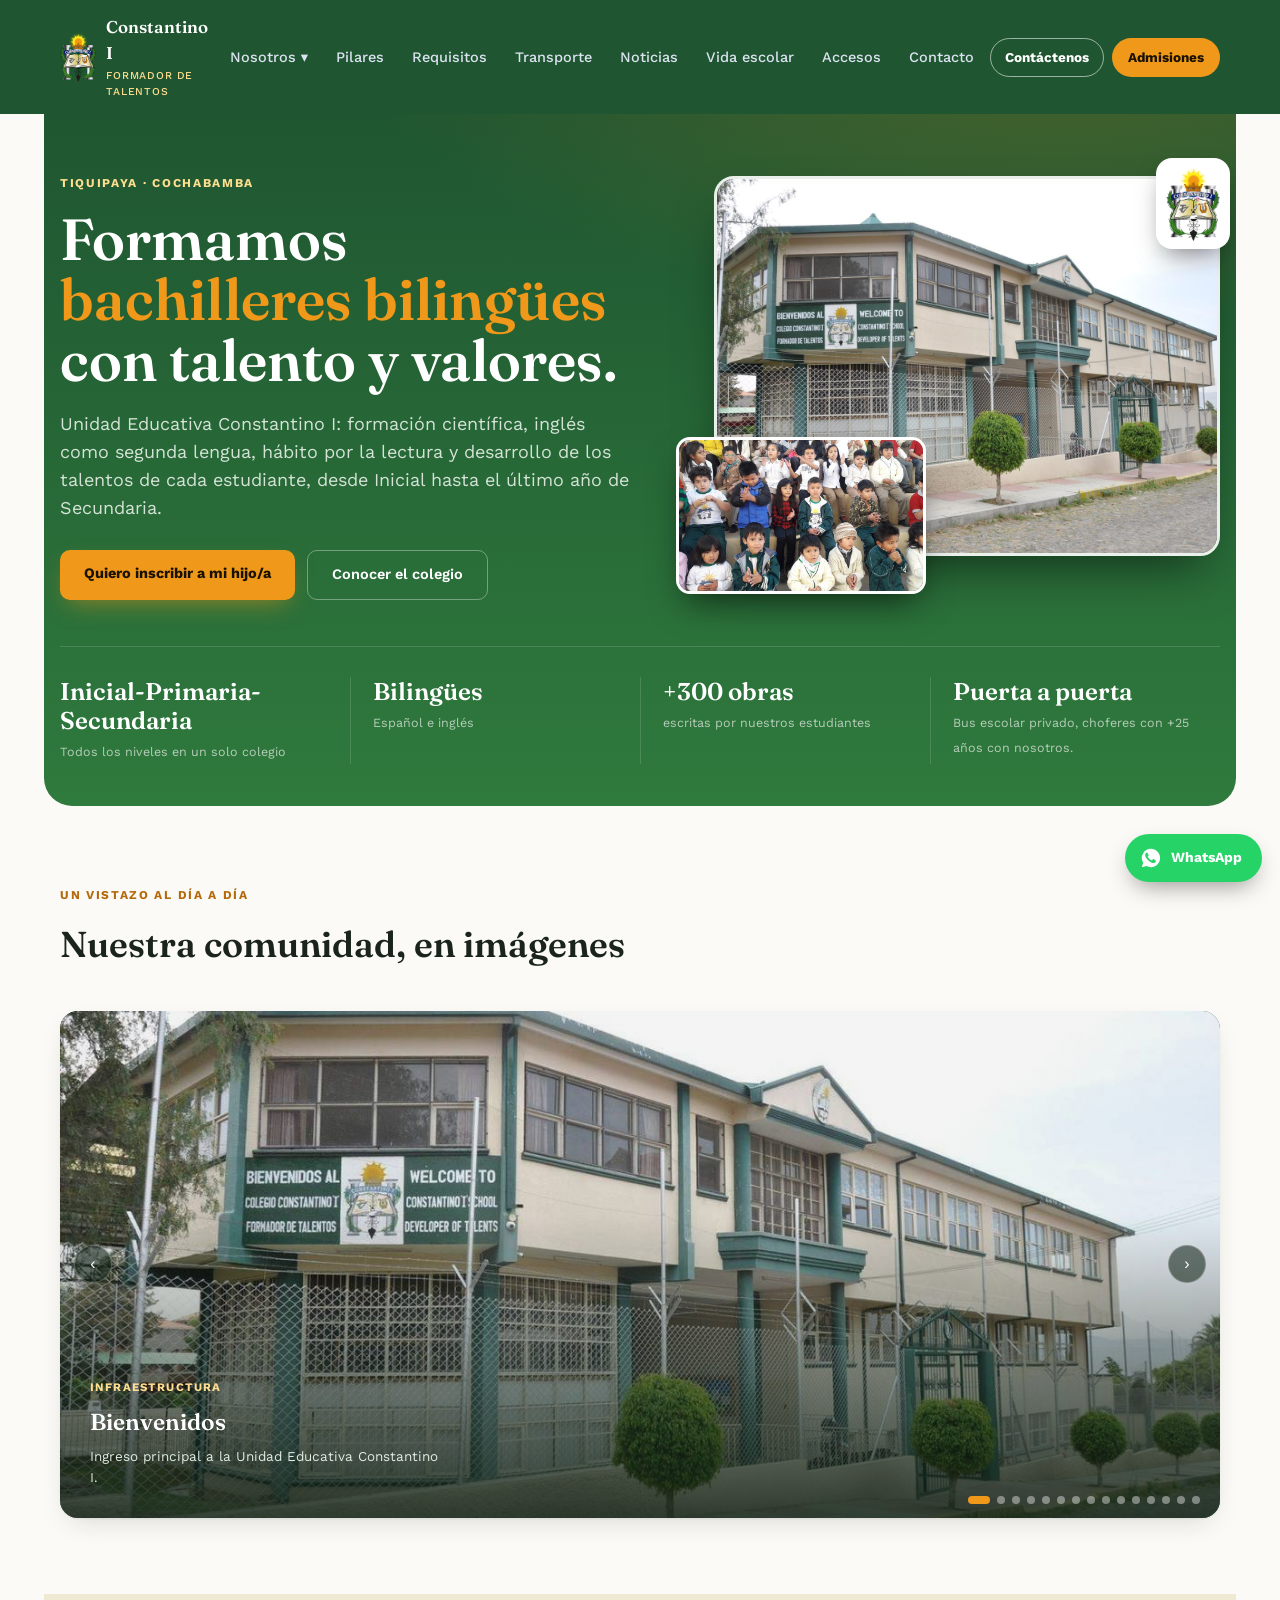
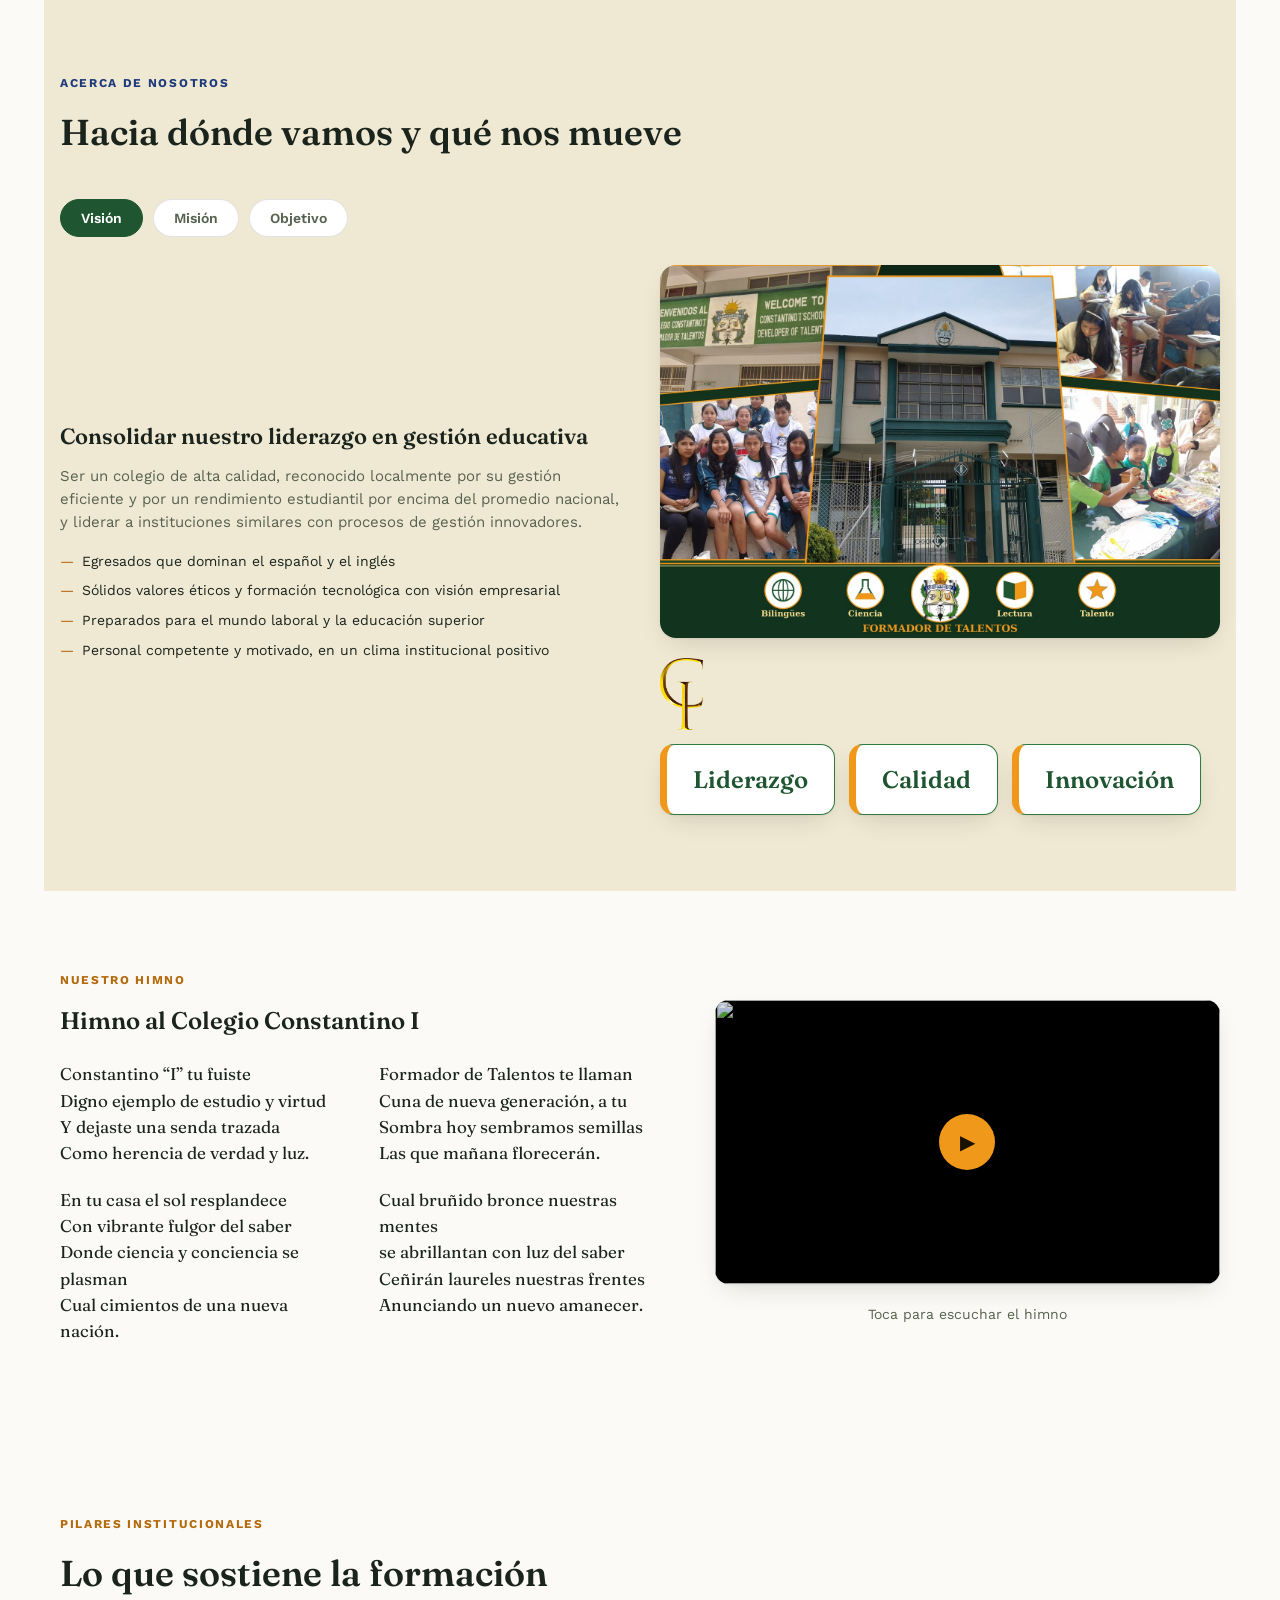
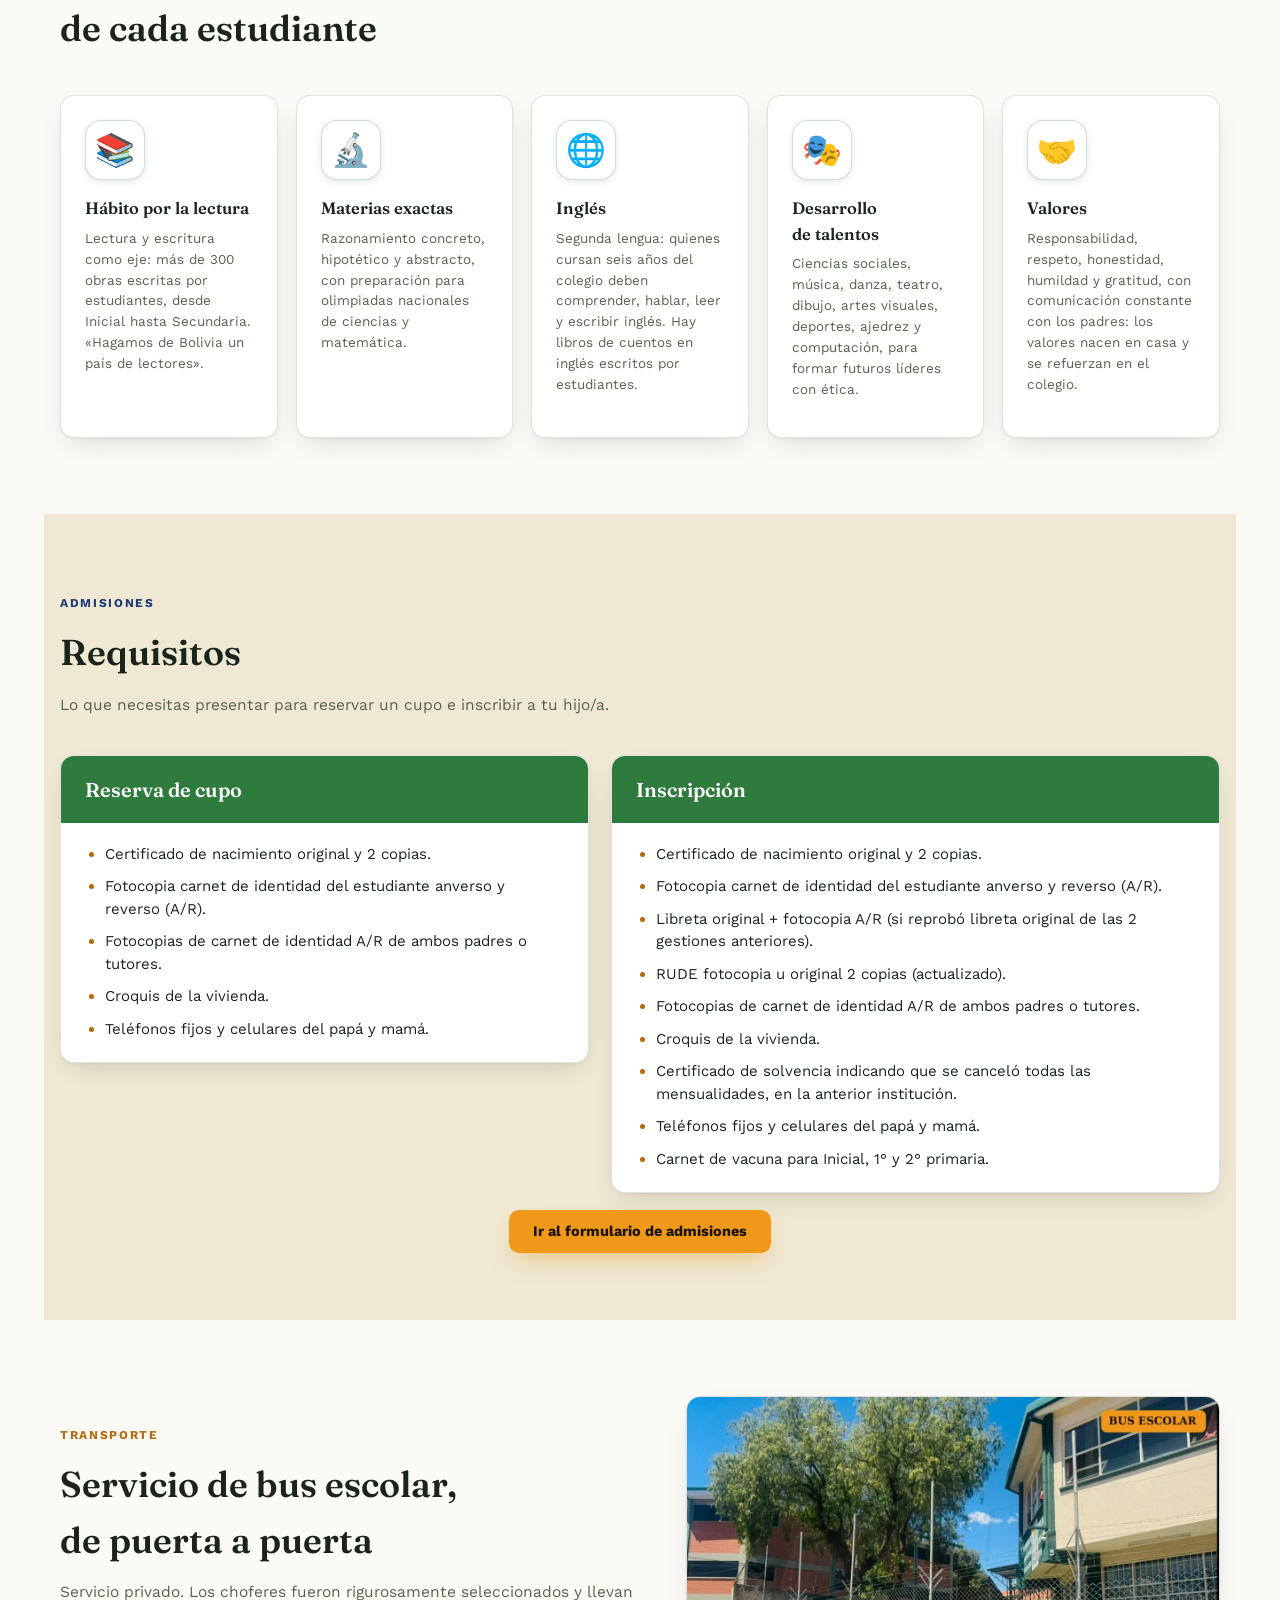
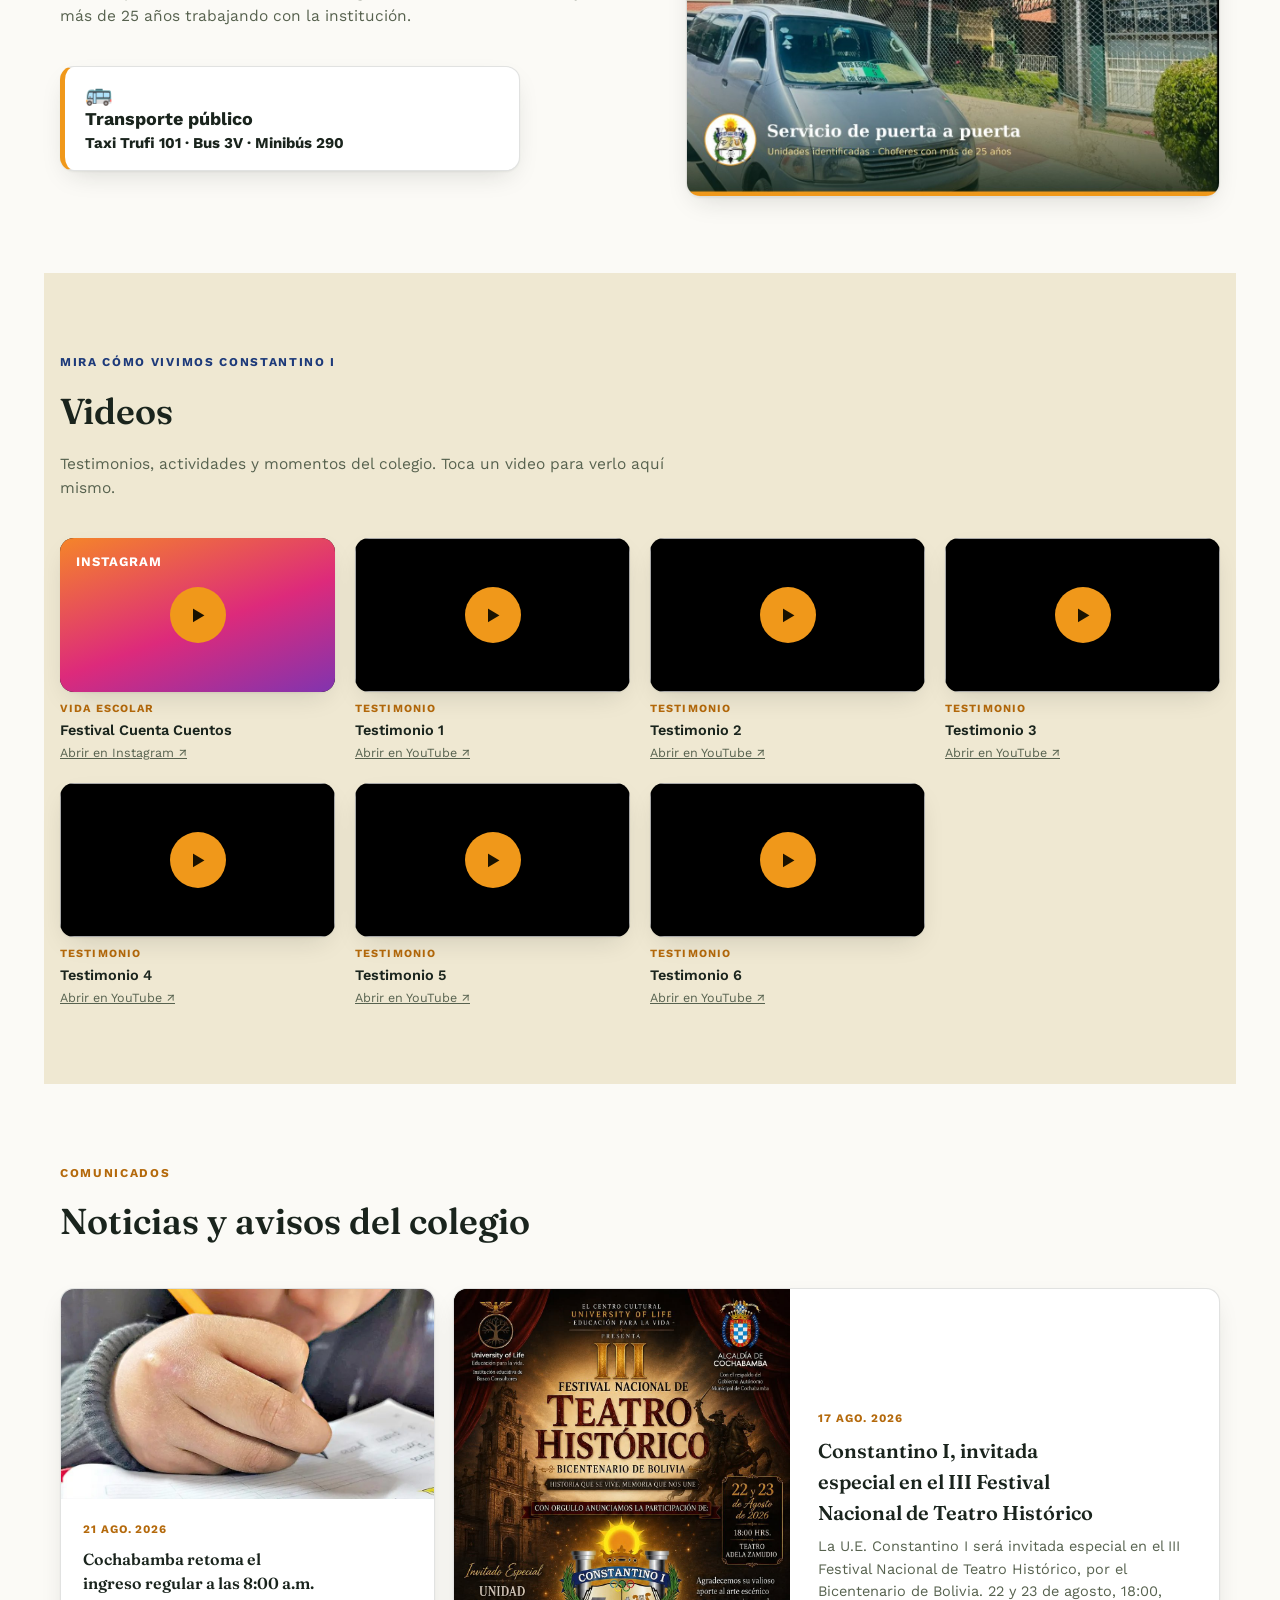
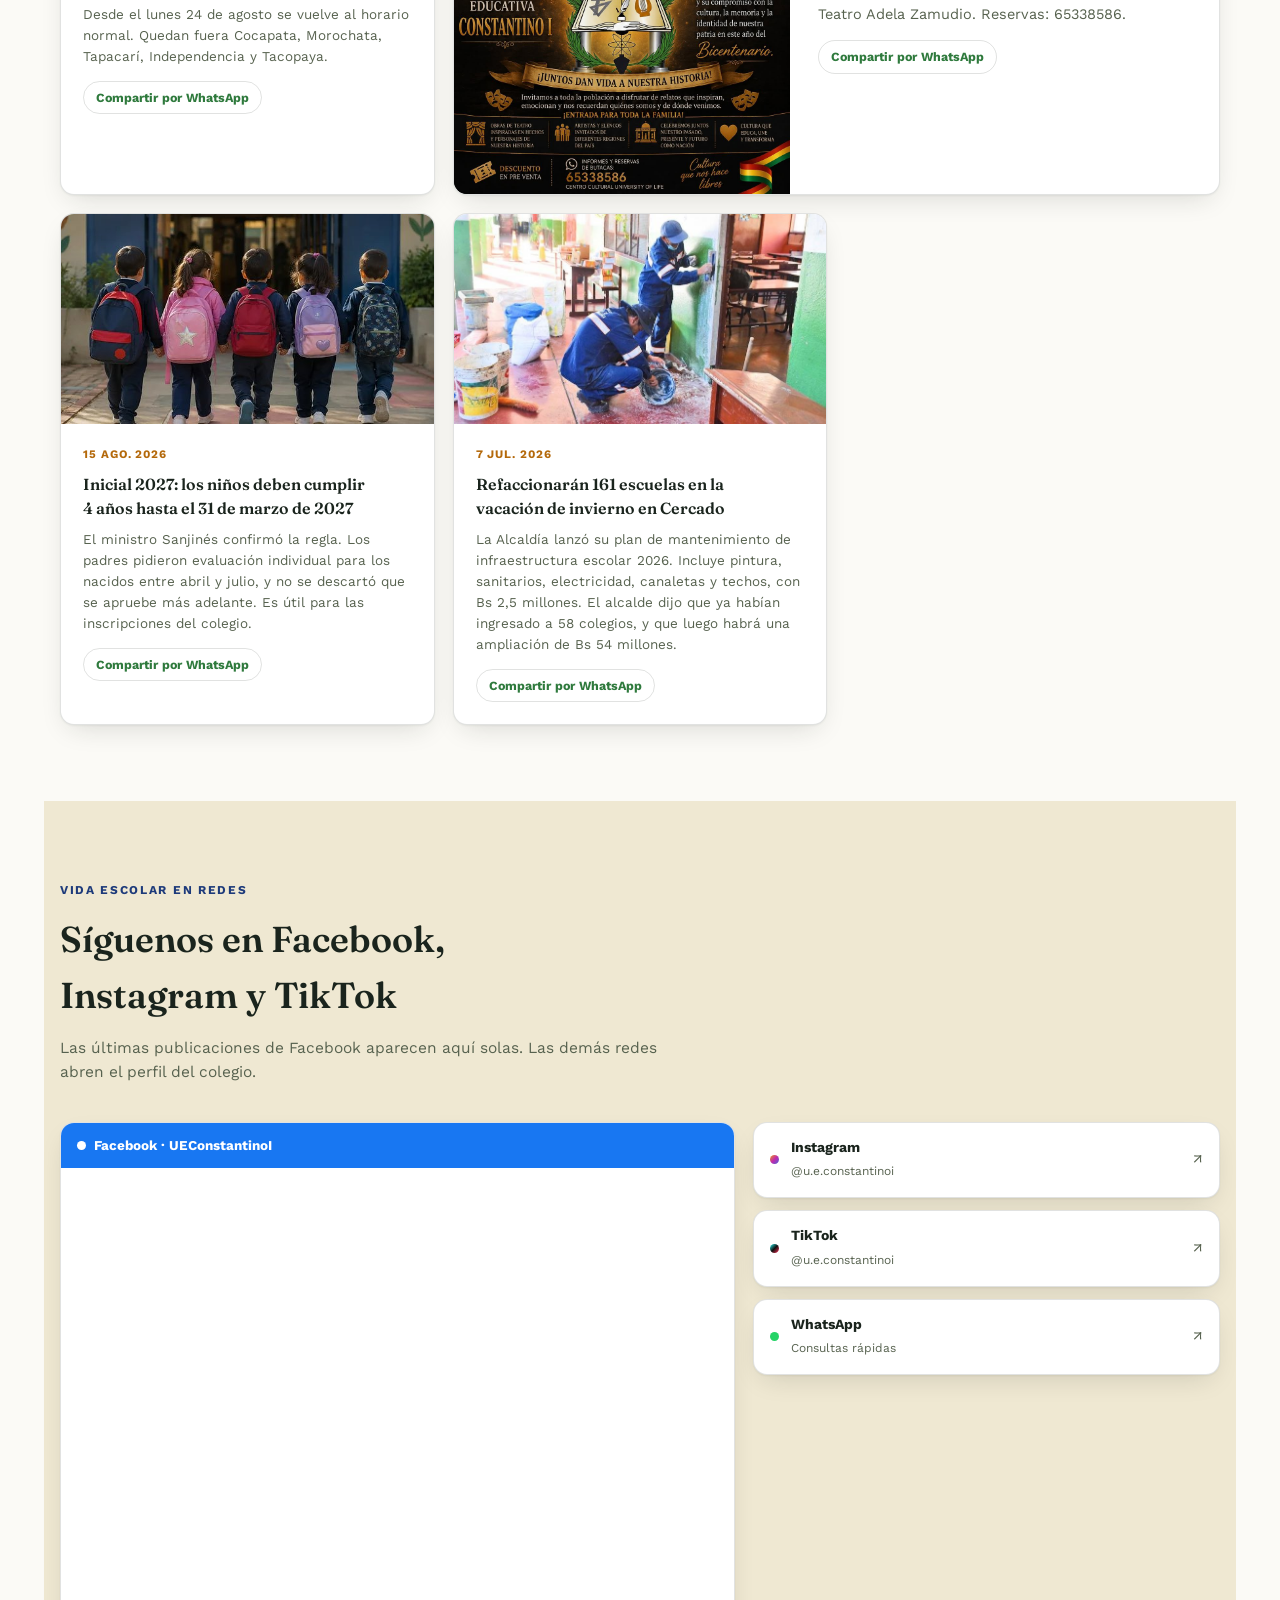
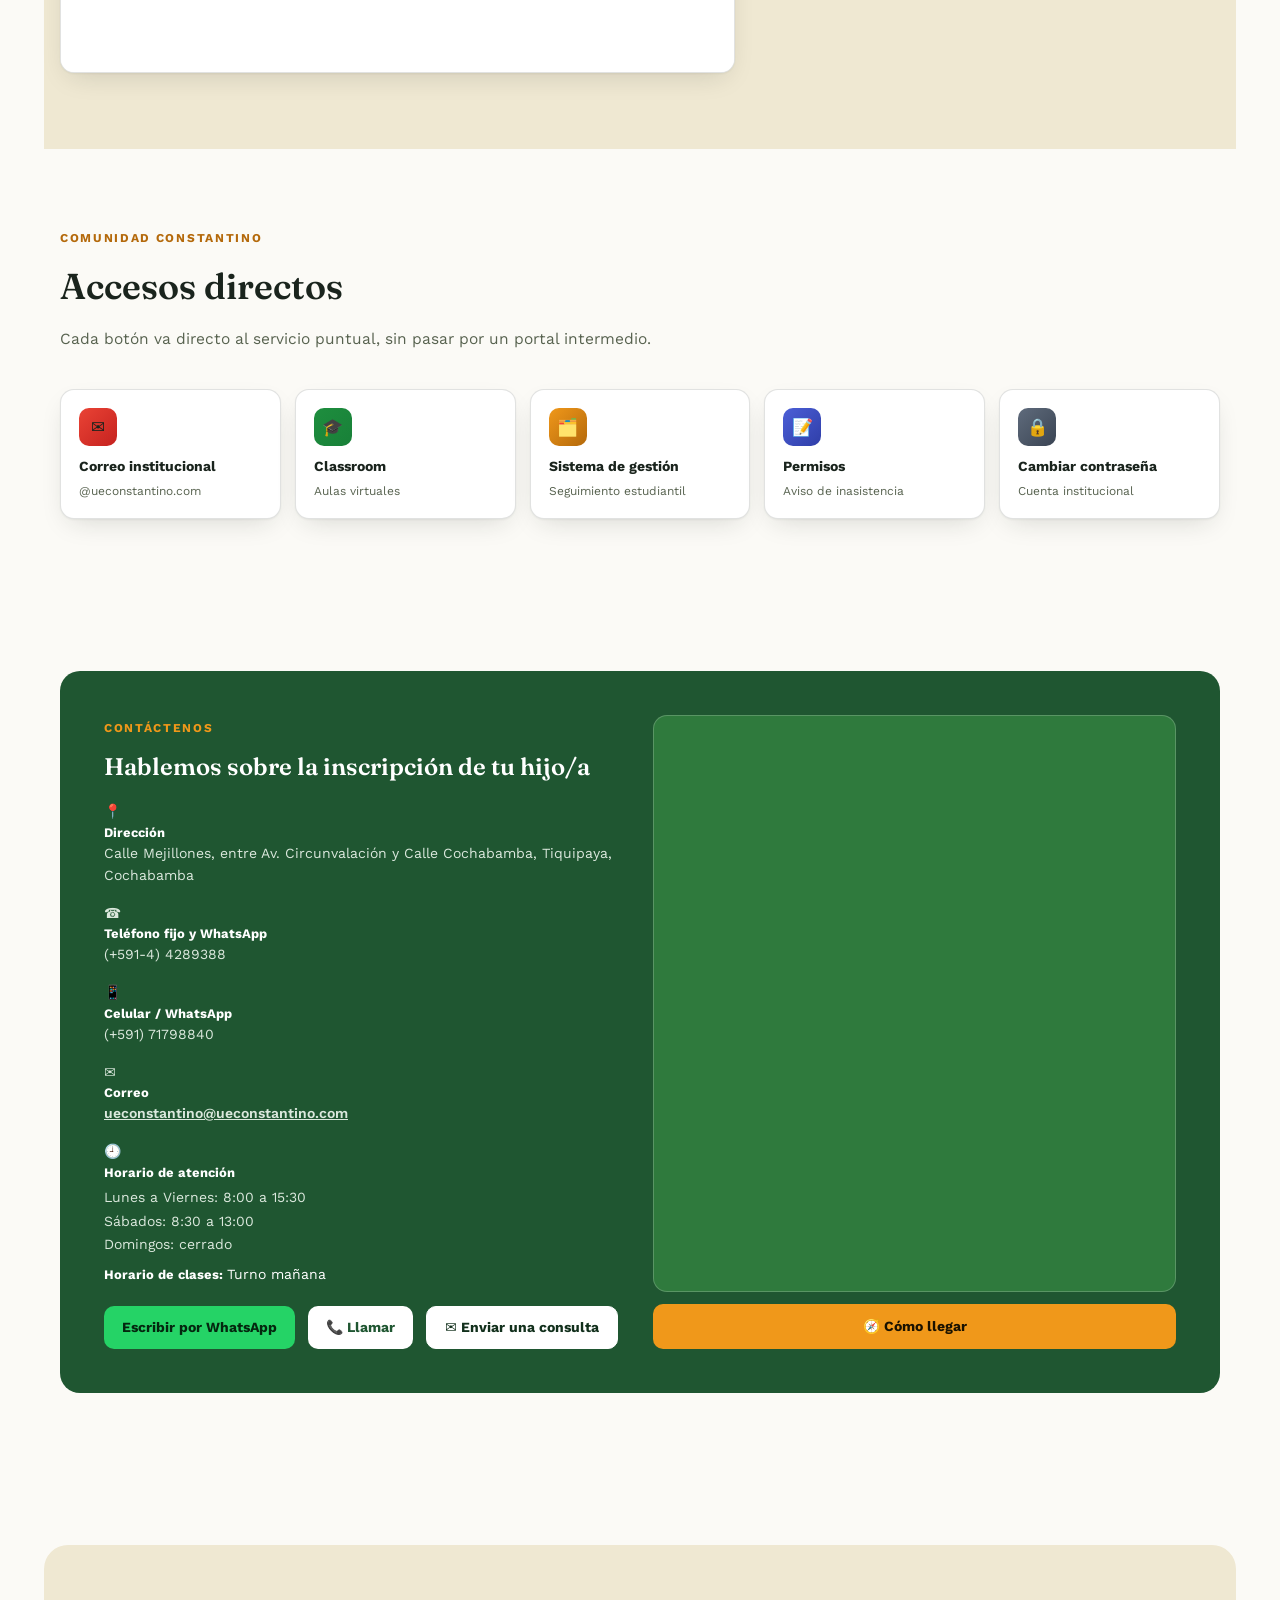
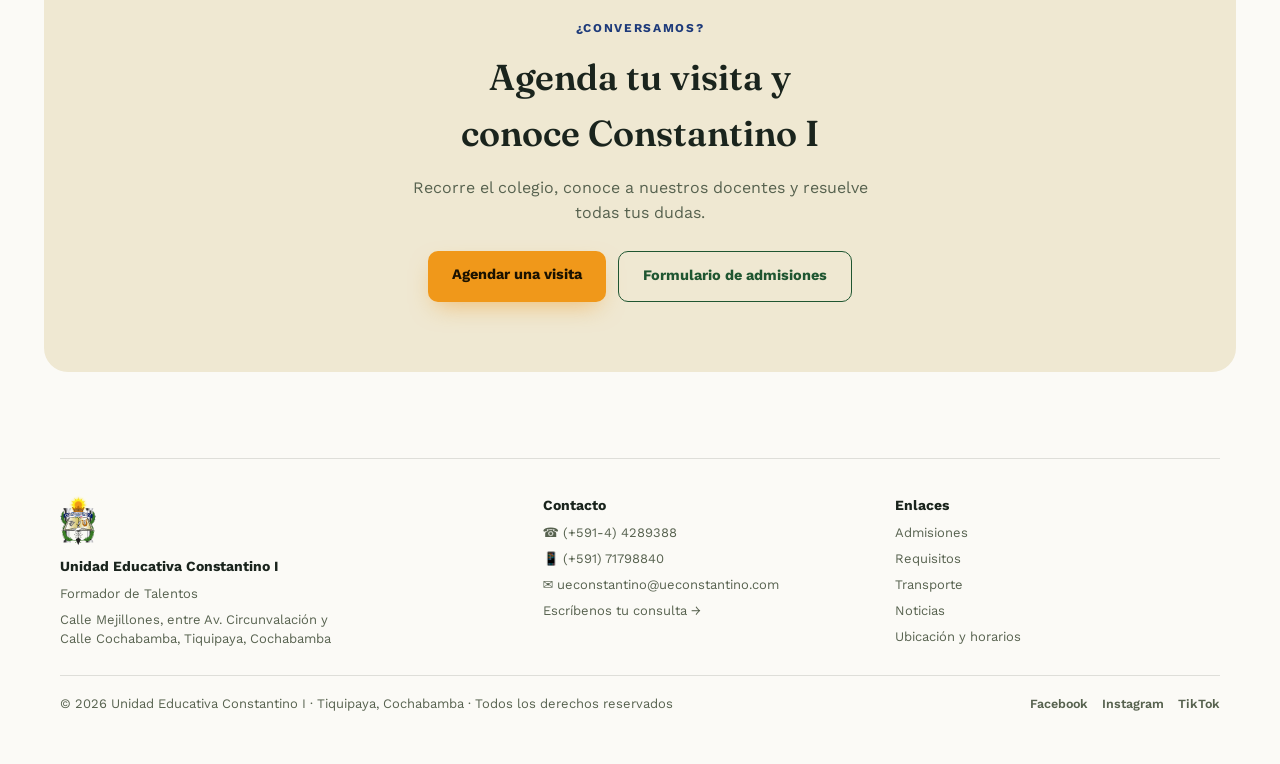
==== commit 6005c00f: "Formularios: mayúsculas, campos opcionales, código nuevo; panel: menú y textos; sitio: Contáctenos v" ====
--- a/index.html
+++ b/index.html
@@ -61,7 +61,10 @@
         <li><a href="#contacto">Contacto</a></li>
       </ul>
     </nav>
+    <div class="cta-grupo">
+      <a class="cta-consulta" data-form="contacto" href="https://docs.google.com/forms/d/e/1FAIpQLScLdCaYUKVsRMEiZl_TOvzDc0-V9KHM_0HsVRyL0lpXrOe5MA/viewform" target="_blank" rel="noopener">Contáctenos</a>
     <a class="cta-header" data-form="admision" href="https://docs.google.com/forms/d/e/1FAIpQLSdvCqN2Y0-xOZLPVJ8u3MwoiWFspQfbiNjZdVNI_C1VT3KYOQ/viewform" target="_blank" rel="noopener">Admisiones</a>
+    </div>
   </div>
 </header>
 
@@ -345,7 +348,7 @@
         </div></div>
         <a class="whatsapp-btn" href="https://wa.me/59144289388" target="_blank" rel="noopener">Escribir por WhatsApp</a>
         <a class="llamar-btn" id="ctLlamar" href="tel:+59144289388">📞 Llamar</a>
-        <a class="form-btn" data-form="contacto" href="https://docs.google.com/forms/d/e/1FAIpQLScLdCaYUKVsRMEiZl_TOvzDc0-V9KHM_0HsVRyL0lpXrOe5MA/viewform" target="_blank" rel="noopener">Formulario de contacto</a>
+        <a class="form-btn" data-form="contacto" href="https://docs.google.com/forms/d/e/1FAIpQLScLdCaYUKVsRMEiZl_TOvzDc0-V9KHM_0HsVRyL0lpXrOe5MA/viewform" target="_blank" rel="noopener">✉️ Enviar una consulta</a>
       </div>
       <div class="map-col">
         <div class="map-box">
@@ -371,8 +374,31 @@
   </section>
 
   <footer>
+    <div class="foot-grid">
+      <div class="foot-col foot-marca">
+        <img src="assets/escudo.png" alt="" width="36" height="50">
+        <b>Unidad Educativa Constantino I</b>
+        <span>Formador de Talentos</span>
+        <span id="ftDir">Calle Mejillones, entre Av. Circunvalación y Calle Cochabamba, Tiquipaya, Cochabamba</span>
+      </div>
+      <div class="foot-col">
+        <b>Contacto</b>
+        <a id="ftTel" href="tel:+59144289388">☎️ (+591-4) 4289388</a>
+        <a id="ftCel" href="tel:+59171798840">📱 (+591) 71798840</a>
+        <a id="ftMail" href="mailto:ueconstantino@ueconstantino.com">✉️ ueconstantino@ueconstantino.com</a>
+        <a data-form="contacto" href="https://docs.google.com/forms/d/e/1FAIpQLScLdCaYUKVsRMEiZl_TOvzDc0-V9KHM_0HsVRyL0lpXrOe5MA/viewform" target="_blank" rel="noopener">Escríbenos tu consulta →</a>
+      </div>
+      <div class="foot-col">
+        <b>Enlaces</b>
+        <a data-form="admision" href="https://docs.google.com/forms/d/e/1FAIpQLSdvCqN2Y0-xOZLPVJ8u3MwoiWFspQfbiNjZdVNI_C1VT3KYOQ/viewform" target="_blank" rel="noopener">Admisiones</a>
+        <a href="#requisitos">Requisitos</a>
+        <a href="#transporte">Transporte</a>
+        <a href="#noticias">Noticias</a>
+        <a href="#contacto">Ubicación y horarios</a>
+      </div>
+    </div>
     <div class="foot-row">
-      <span>© Unidad Educativa Constantino I · Tiquipaya, Cochabamba</span>
+      <span>© <span id="ftAnio">2026</span> Unidad Educativa Constantino I · Tiquipaya, Cochabamba · Todos los derechos reservados</span>
       <div class="foot-social" id="footSocial">
         <a href="https://www.facebook.com/UEConstantinoI">Facebook</a>
         <a href="https://www.instagram.com/u.e.constantinoi">Instagram</a>
--- a/css/styles.css
+++ b/css/styles.css
@@ -64,6 +64,10 @@
 .has-drop:hover .dropdown, .has-drop:focus-within .dropdown{display:flex;}
 .dropdown a{padding:8px 10px; border-radius:7px; color:#dbe2f0;}
 .dropdown a:hover{background:rgba(255,255,255,.08); color:#fff;}
+.cta-grupo{display:flex; gap:8px; align-items:center;}
+.cta-consulta{color:#fff; font-weight:700; font-size:13.5px; padding:8px 14px; border:1.5px solid rgba(255,255,255,.55); border-radius:999px; text-decoration:none; white-space:nowrap; background:transparent;}
+.cta-consulta:hover{border-color:#fff; background:rgba(255,255,255,.1);}
+@media (max-width:420px){ .cta-grupo{gap:6px;} .cta-consulta,.cta-header{font-size:12px; padding:7px 9px;} .brand small{display:none;} header .brand span{display:none;} header .nav{gap:8px;} .brand img{width:28px; height:auto;} }
 .cta-header{background:var(--sun); color:#1a1200; font-weight:700; font-size:13.5px; padding:9px 16px; border-radius:999px; text-decoration:none; white-space:nowrap;}
 @media (max-width:860px){ header nav{display:none;} }
 
@@ -251,7 +255,7 @@
 .video-thumb .play{position:absolute; inset:0; margin:auto; width:56px; height:56px; border-radius:50%; background:var(--sun); color:#1a1200; display:flex; align-items:center; justify-content:center; font-size:20px;}
 .video-thumb iframe{position:absolute; inset:0; width:100%; height:100%; border:0;}
 
-.form-btn{margin-top:20px; margin-left:8px; display:inline-flex; background:transparent; color:#fff; border:1.5px solid rgba(255,255,255,.4); font-weight:600; padding:10px 18px; border-radius:10px; text-decoration:none; font-size:14px;}
+.form-btn{margin-top:20px; margin-left:8px; display:inline-flex; background:#fff; color:#12301c; border:1.5px solid #fff; font-weight:700; padding:10px 18px; border-radius:10px; text-decoration:none; font-size:14px;}
 [hidden]{display:none !important;}
 
 /* Transporte: con foto opcional a la derecha */
@@ -436,3 +440,13 @@
   .ff-acc{flex-direction:row-reverse;} .ff-acc .btn-env{flex:1;}
   .ff-corto input{max-width:none;}
 }
+
+/* Pie de página */
+.foot-grid{display:grid; grid-template-columns:1.4fr 1fr 1fr; gap:28px; padding-bottom:26px; margin-bottom:18px; border-bottom:1px solid var(--line);}
+.foot-col{display:flex; flex-direction:column; gap:7px; align-items:flex-start; line-height:1.45;}
+.foot-col>b{color:var(--ink); font-size:14px; margin-bottom:2px;}
+.foot-col a{color:var(--ink-soft); text-decoration:none;}
+.foot-col a:hover{color:var(--ink); text-decoration:underline;}
+.foot-marca img{margin-bottom:4px;}
+.foot-marca span{max-width:34ch;}
+@media (max-width:760px){ .foot-grid{grid-template-columns:1fr; gap:22px;} }
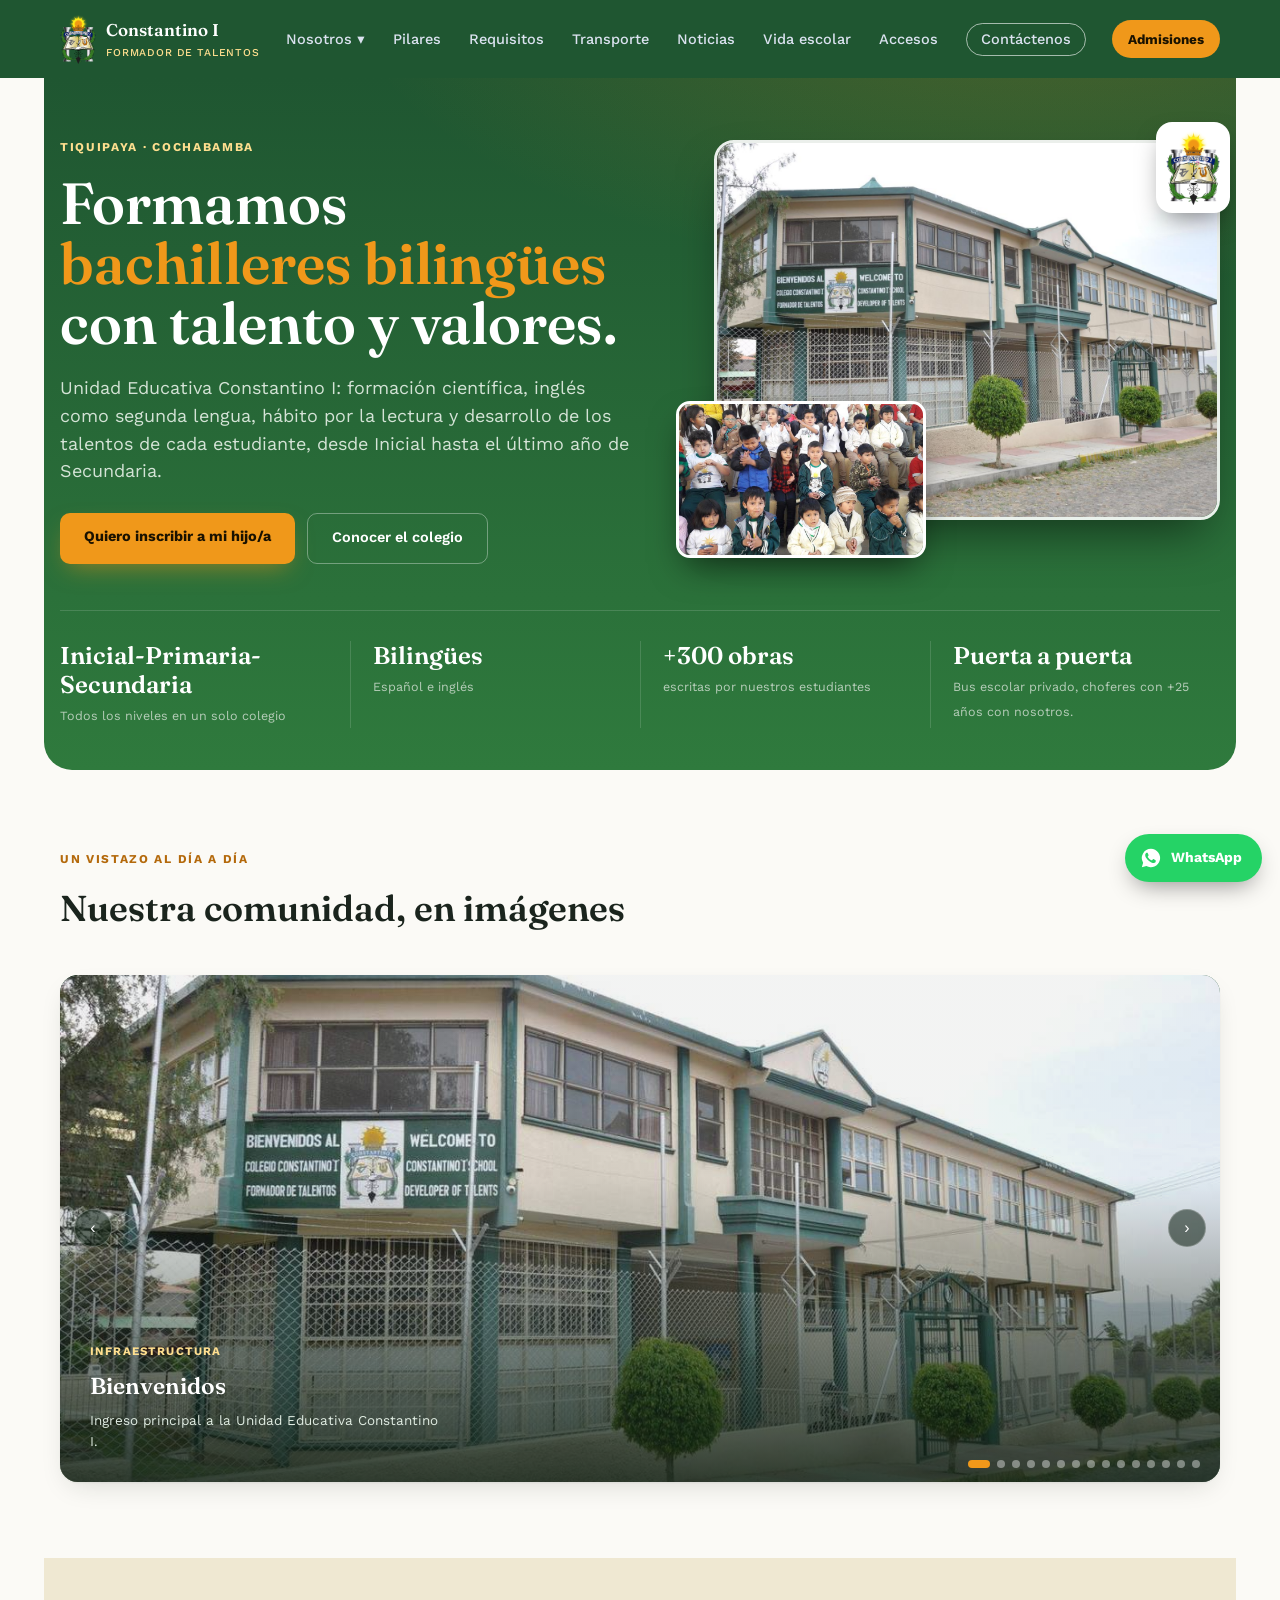
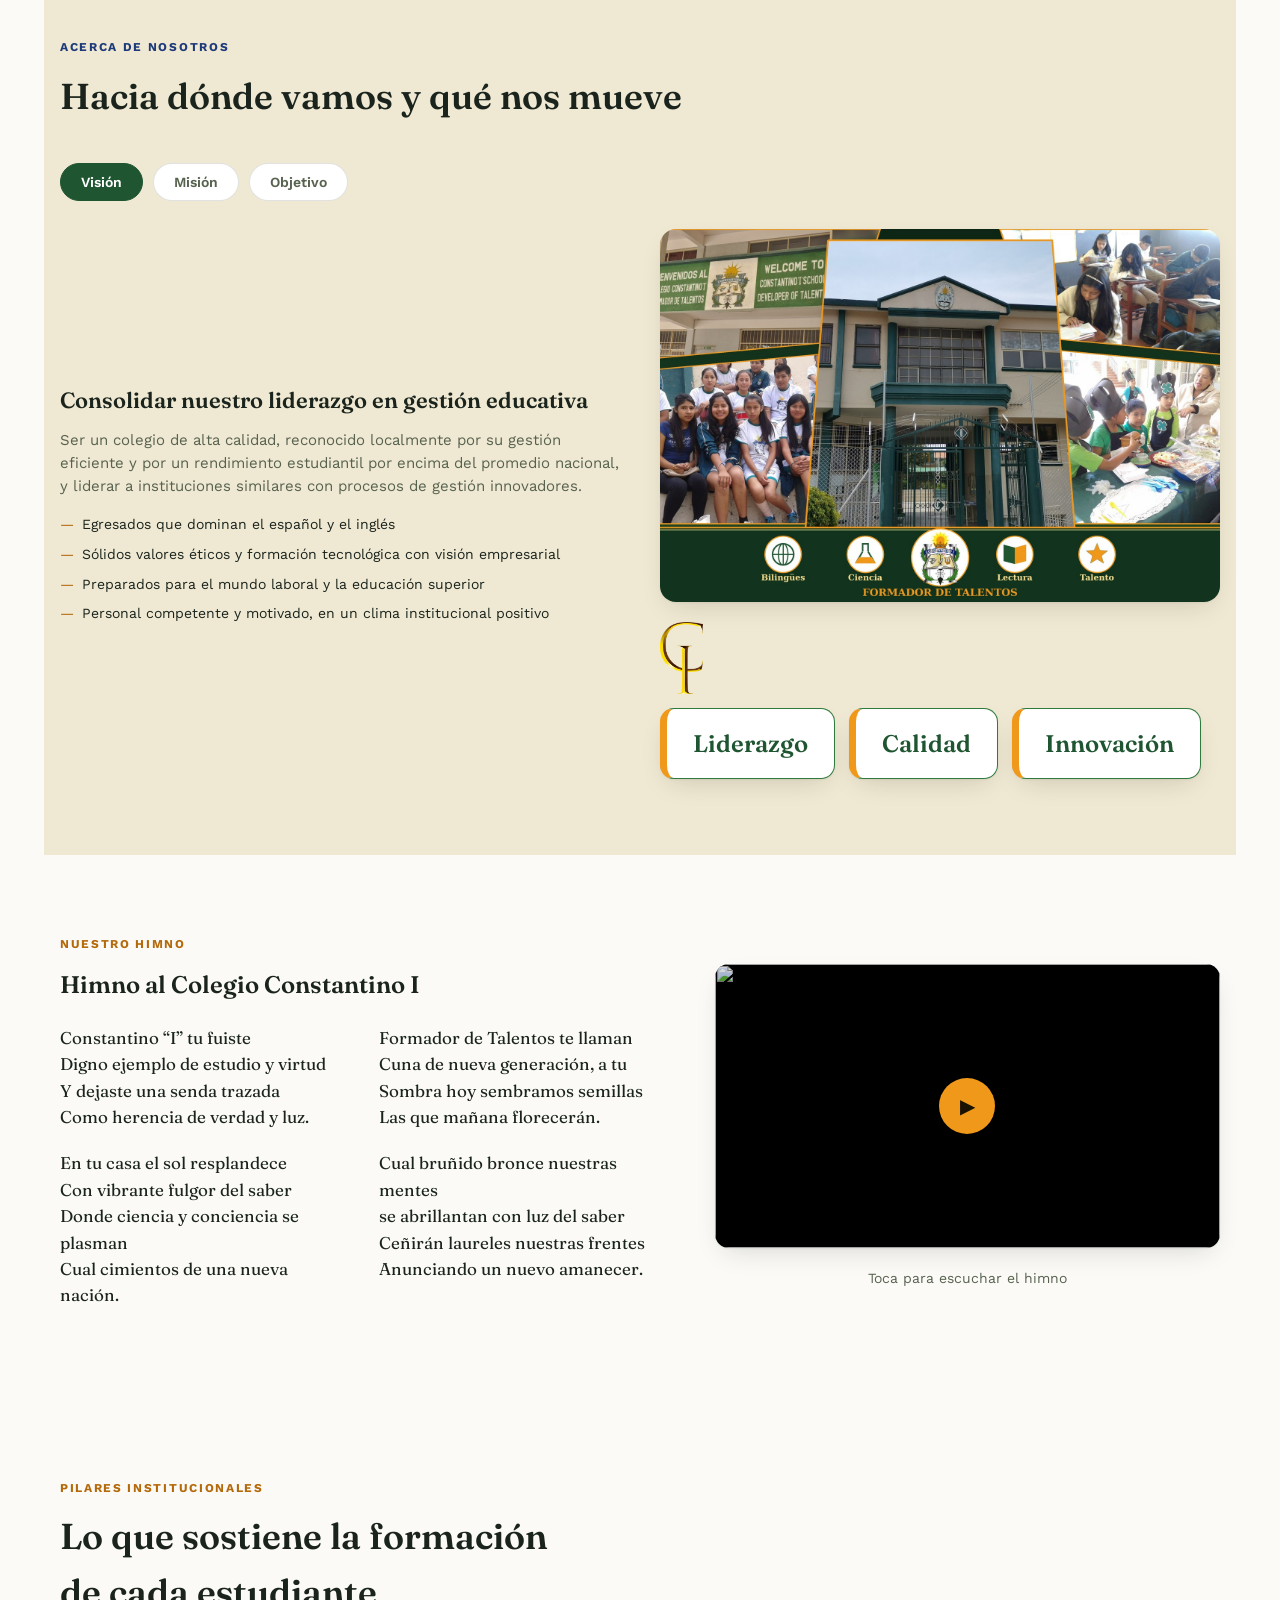
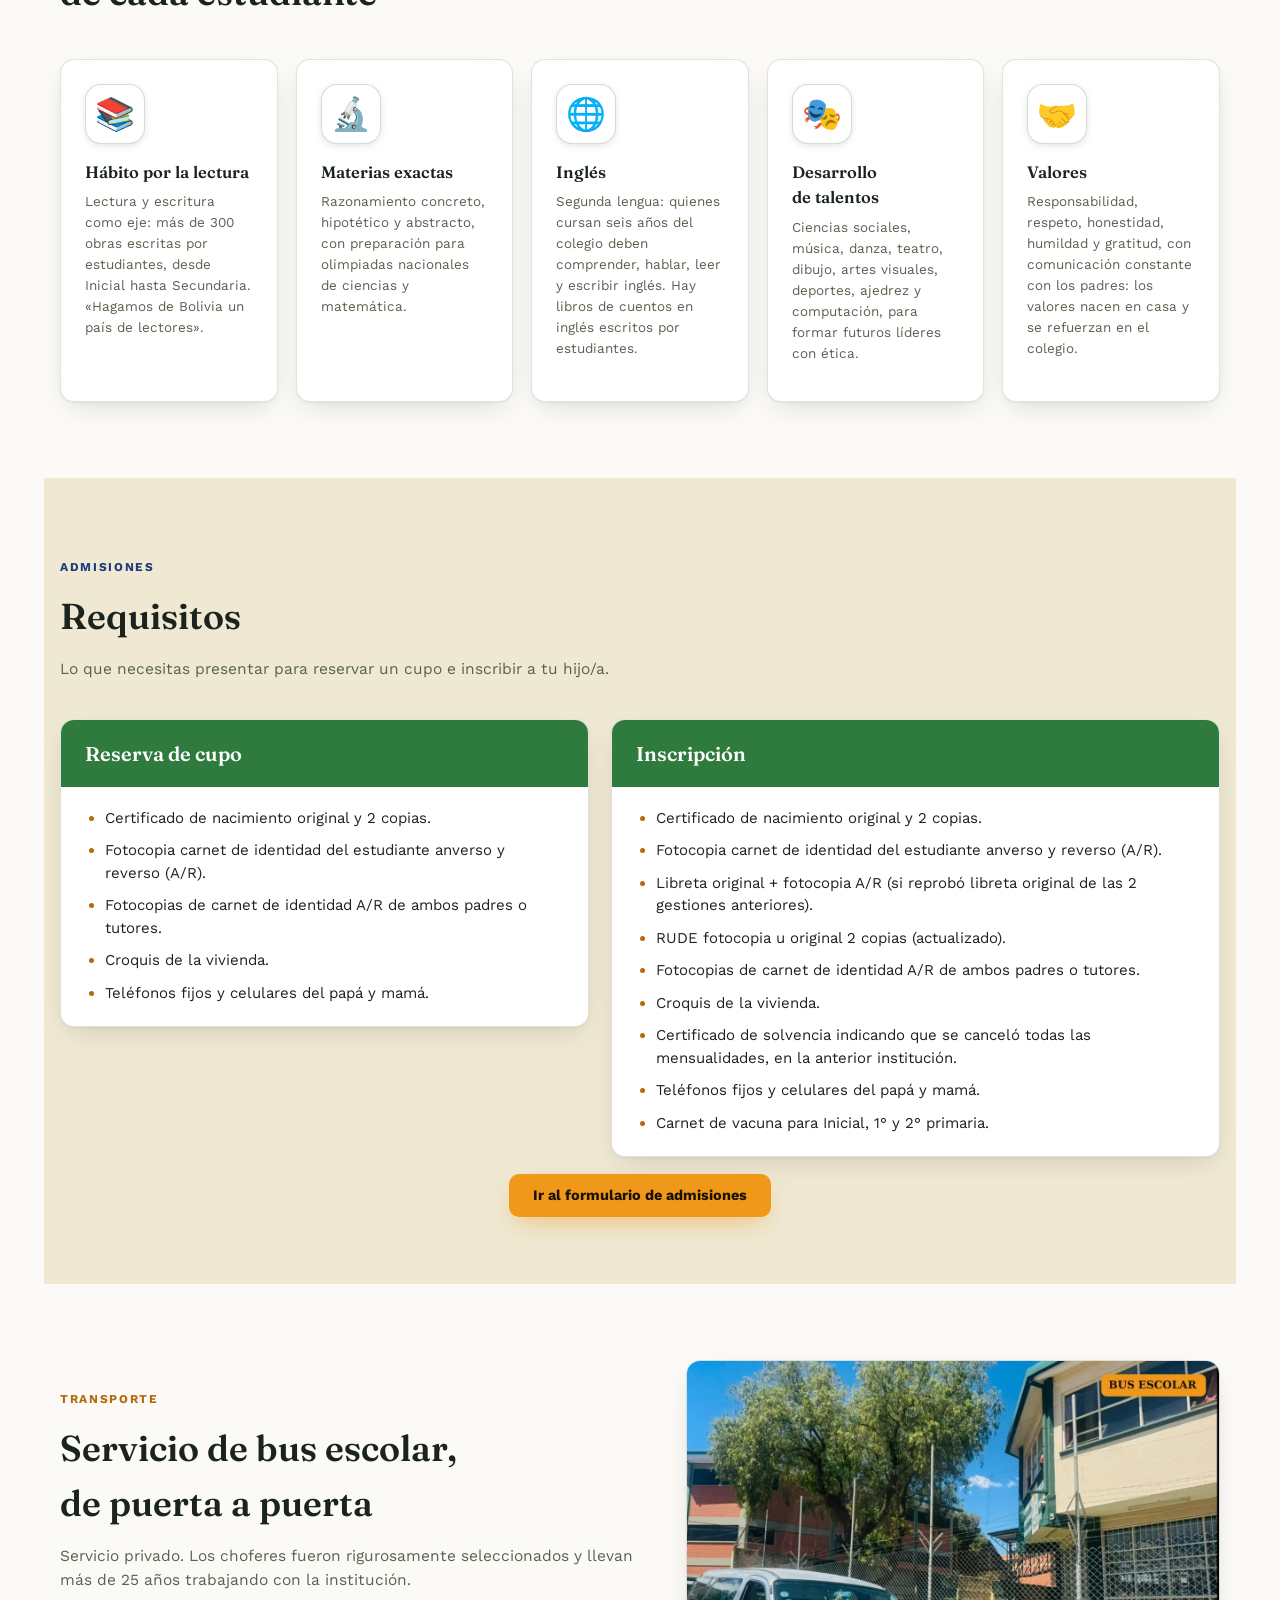
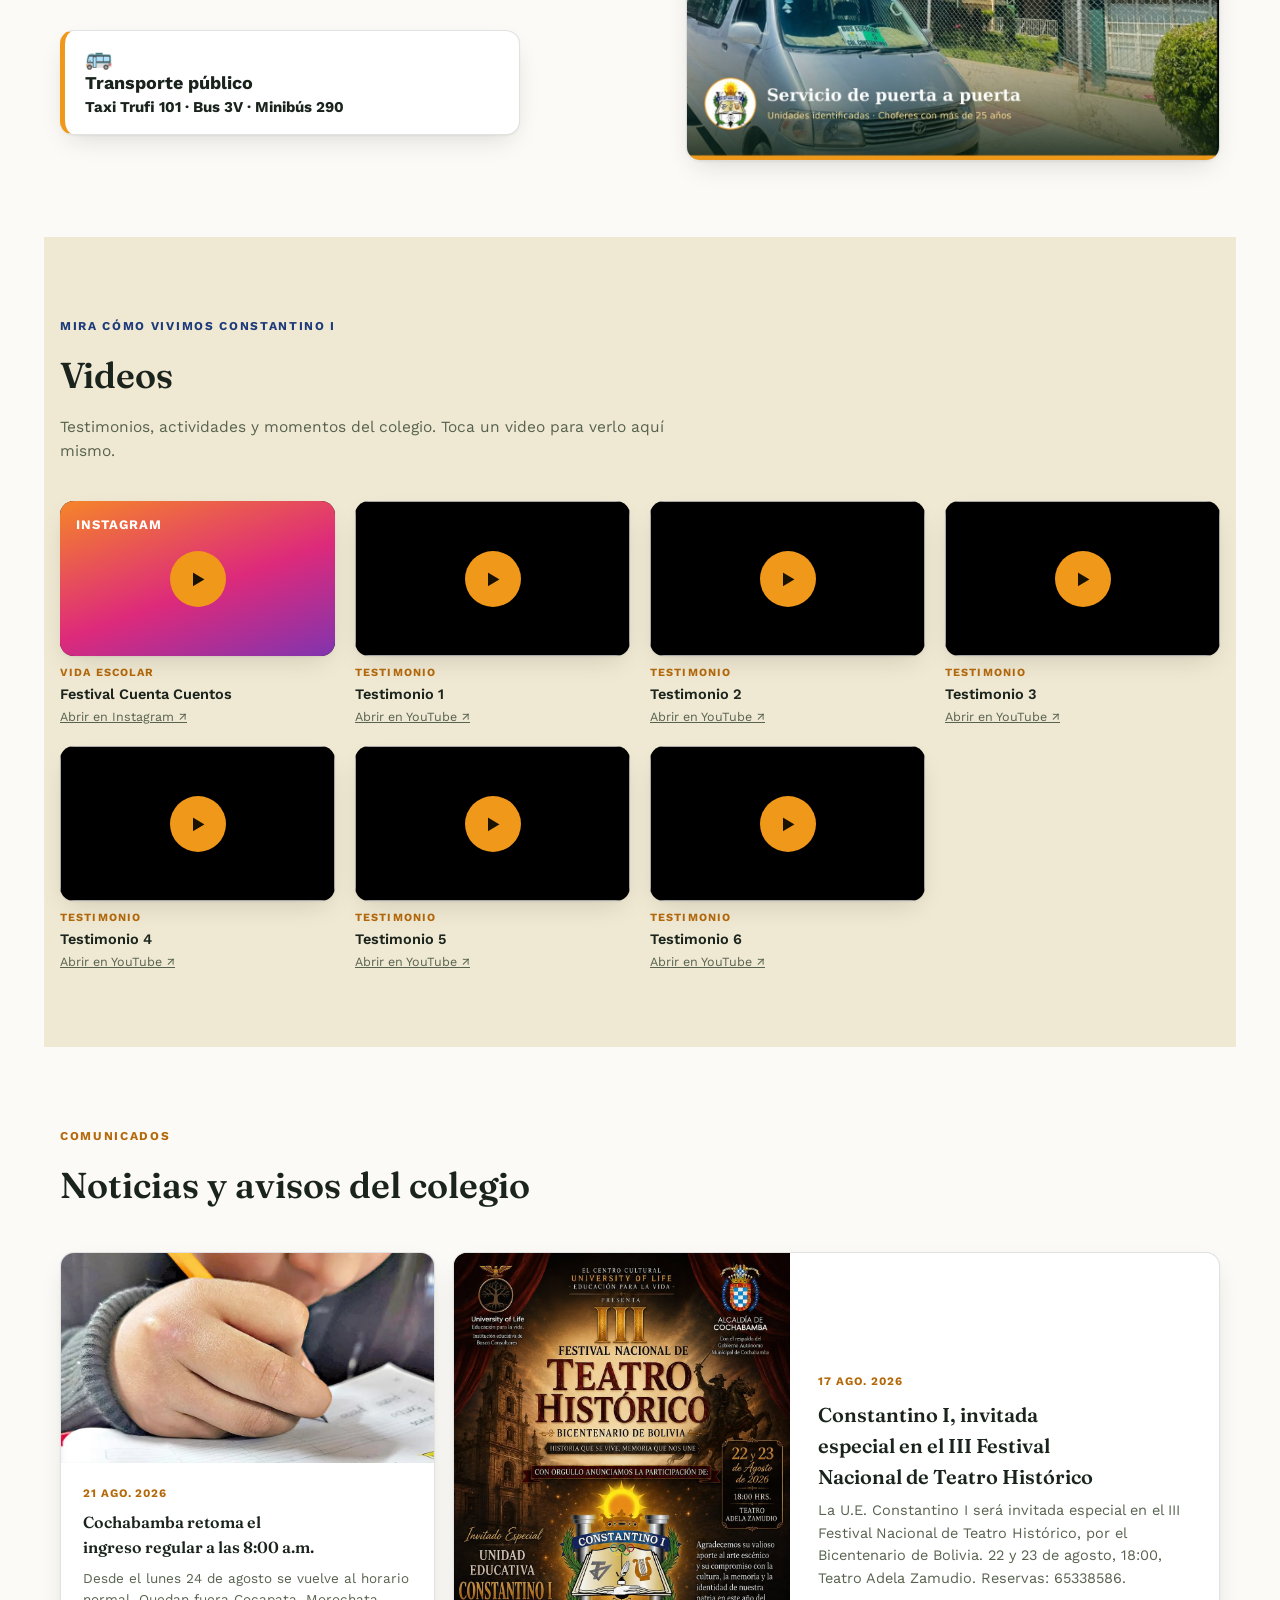
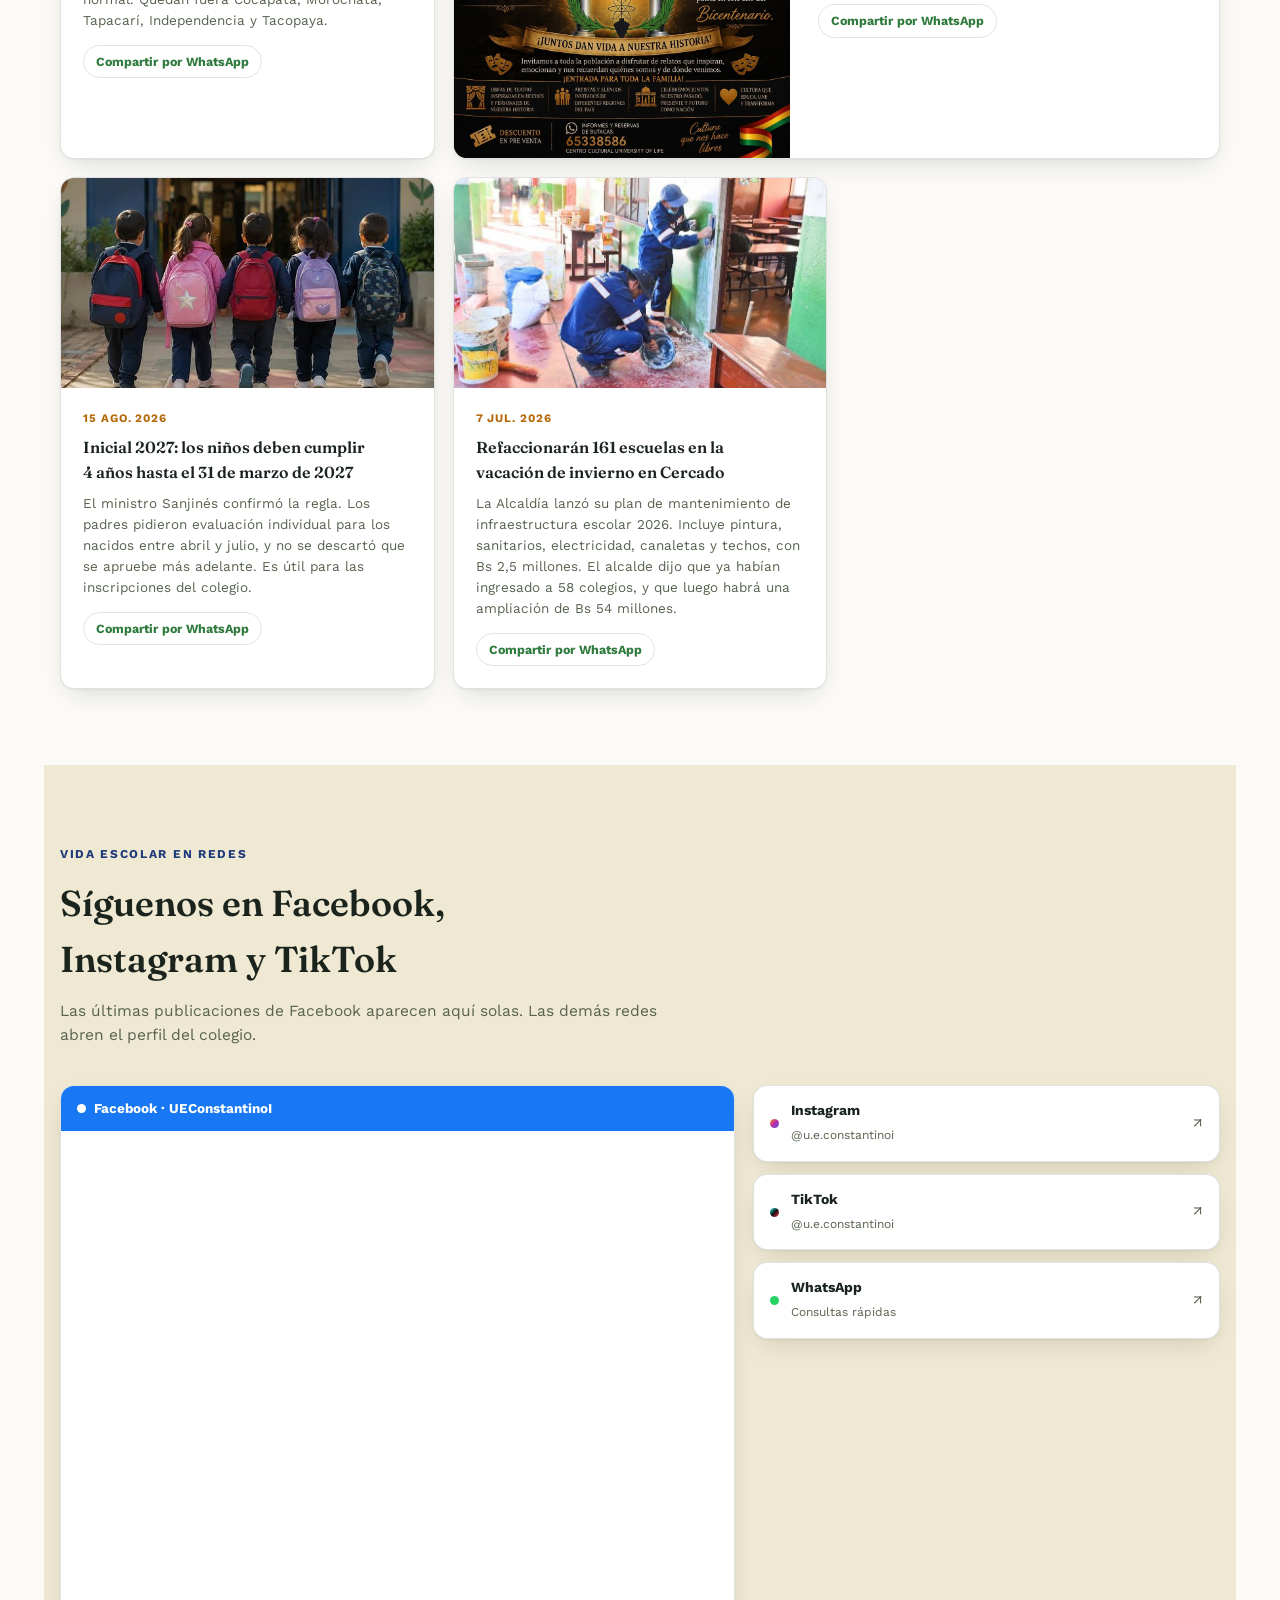
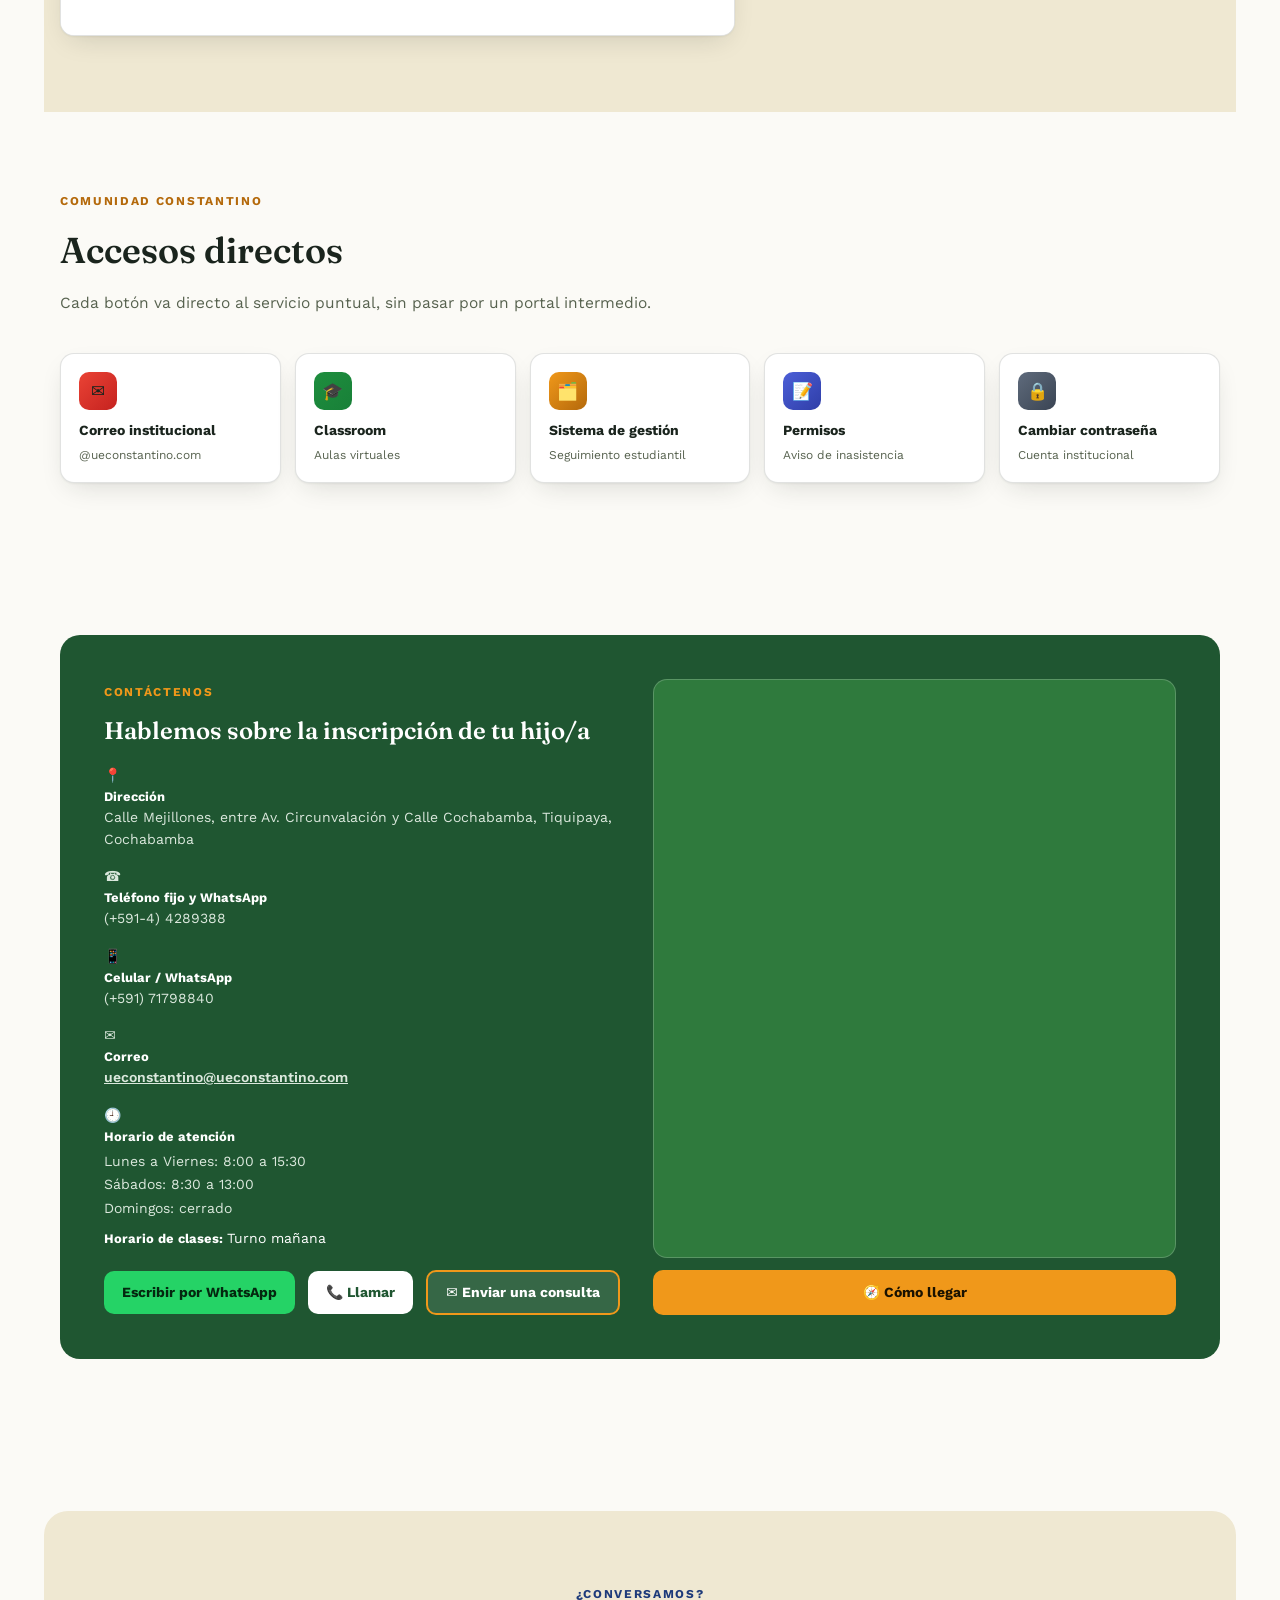
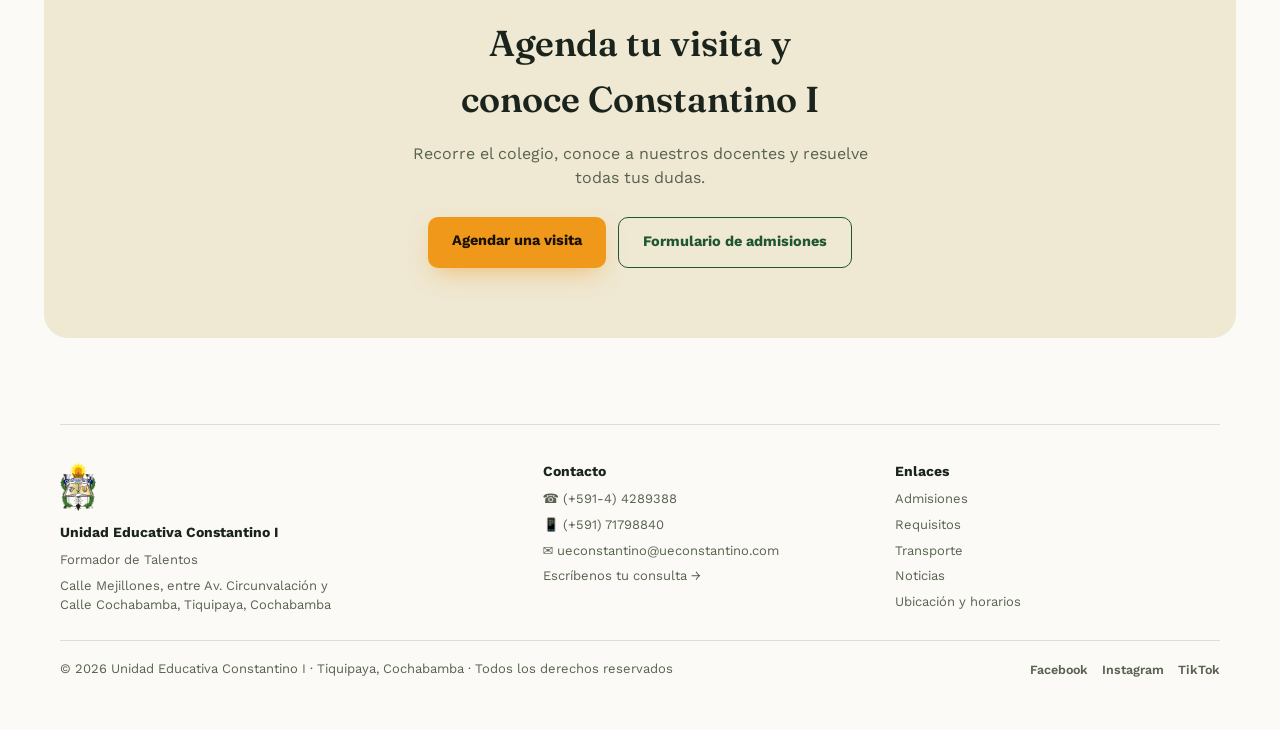
==== commit ef8f5951: "Admisiones: colegio anterior según curso; encabezado y botón de consulta rediseñados Co-Authored-By:" ====
--- a/index.html
+++ b/index.html
@@ -58,11 +58,11 @@
         <li><a href="#noticias">Noticias</a></li>
         <li><a href="#redes">Vida escolar</a></li>
         <li><a href="#accesos">Accesos</a></li>
-        <li><a href="#contacto">Contacto</a></li>
+        <li><a class="nav-contacto" href="#contacto">Contáctenos</a></li>
       </ul>
     </nav>
     <div class="cta-grupo">
-      <a class="cta-consulta" data-form="contacto" href="https://docs.google.com/forms/d/e/1FAIpQLScLdCaYUKVsRMEiZl_TOvzDc0-V9KHM_0HsVRyL0lpXrOe5MA/viewform" target="_blank" rel="noopener">Contáctenos</a>
+      <a class="cta-consulta" href="#contacto">Contáctenos</a>
     <a class="cta-header" data-form="admision" href="https://docs.google.com/forms/d/e/1FAIpQLSdvCqN2Y0-xOZLPVJ8u3MwoiWFspQfbiNjZdVNI_C1VT3KYOQ/viewform" target="_blank" rel="noopener">Admisiones</a>
     </div>
   </div>
--- a/css/styles.css
+++ b/css/styles.css
@@ -64,6 +64,10 @@
 .has-drop:hover .dropdown, .has-drop:focus-within .dropdown{display:flex;}
 .dropdown a{padding:8px 10px; border-radius:7px; color:#dbe2f0;}
 .dropdown a:hover{background:rgba(255,255,255,.08); color:#fff;}
+.nav-contacto{border:1.5px solid rgba(255,255,255,.6); border-radius:999px; padding:7px 14px; font-weight:700;}
+.nav-contacto:hover{border-color:var(--sun); color:#fff;}
+.cta-consulta{display:none;}
+@media (max-width:860px){ .cta-consulta{display:inline-block;} }
 .cta-grupo{display:flex; gap:8px; align-items:center;}
 .cta-consulta{color:#fff; font-weight:700; font-size:13.5px; padding:8px 14px; border:1.5px solid rgba(255,255,255,.55); border-radius:999px; text-decoration:none; white-space:nowrap; background:transparent;}
 .cta-consulta:hover{border-color:#fff; background:rgba(255,255,255,.1);}
@@ -255,7 +259,7 @@
 .video-thumb .play{position:absolute; inset:0; margin:auto; width:56px; height:56px; border-radius:50%; background:var(--sun); color:#1a1200; display:flex; align-items:center; justify-content:center; font-size:20px;}
 .video-thumb iframe{position:absolute; inset:0; width:100%; height:100%; border:0;}
 
-.form-btn{margin-top:20px; margin-left:8px; display:inline-flex; background:#fff; color:#12301c; border:1.5px solid #fff; font-weight:700; padding:10px 18px; border-radius:10px; text-decoration:none; font-size:14px;}
+.form-btn{margin-top:20px; margin-left:8px; display:inline-flex; background:rgba(255,255,255,.1); color:#fff; border:2px solid var(--sun); font-weight:700; padding:10px 18px; border-radius:10px; text-decoration:none; font-size:14px;}
 [hidden]{display:none !important;}
 
 /* Transporte: con foto opcional a la derecha */
@@ -450,3 +454,5 @@
 .foot-marca img{margin-bottom:4px;}
 .foot-marca span{max-width:34ch;}
 @media (max-width:760px){ .foot-grid{grid-template-columns:1fr; gap:22px;} }
+
+.form-btn:hover{background:var(--sun); color:#1a1200;}
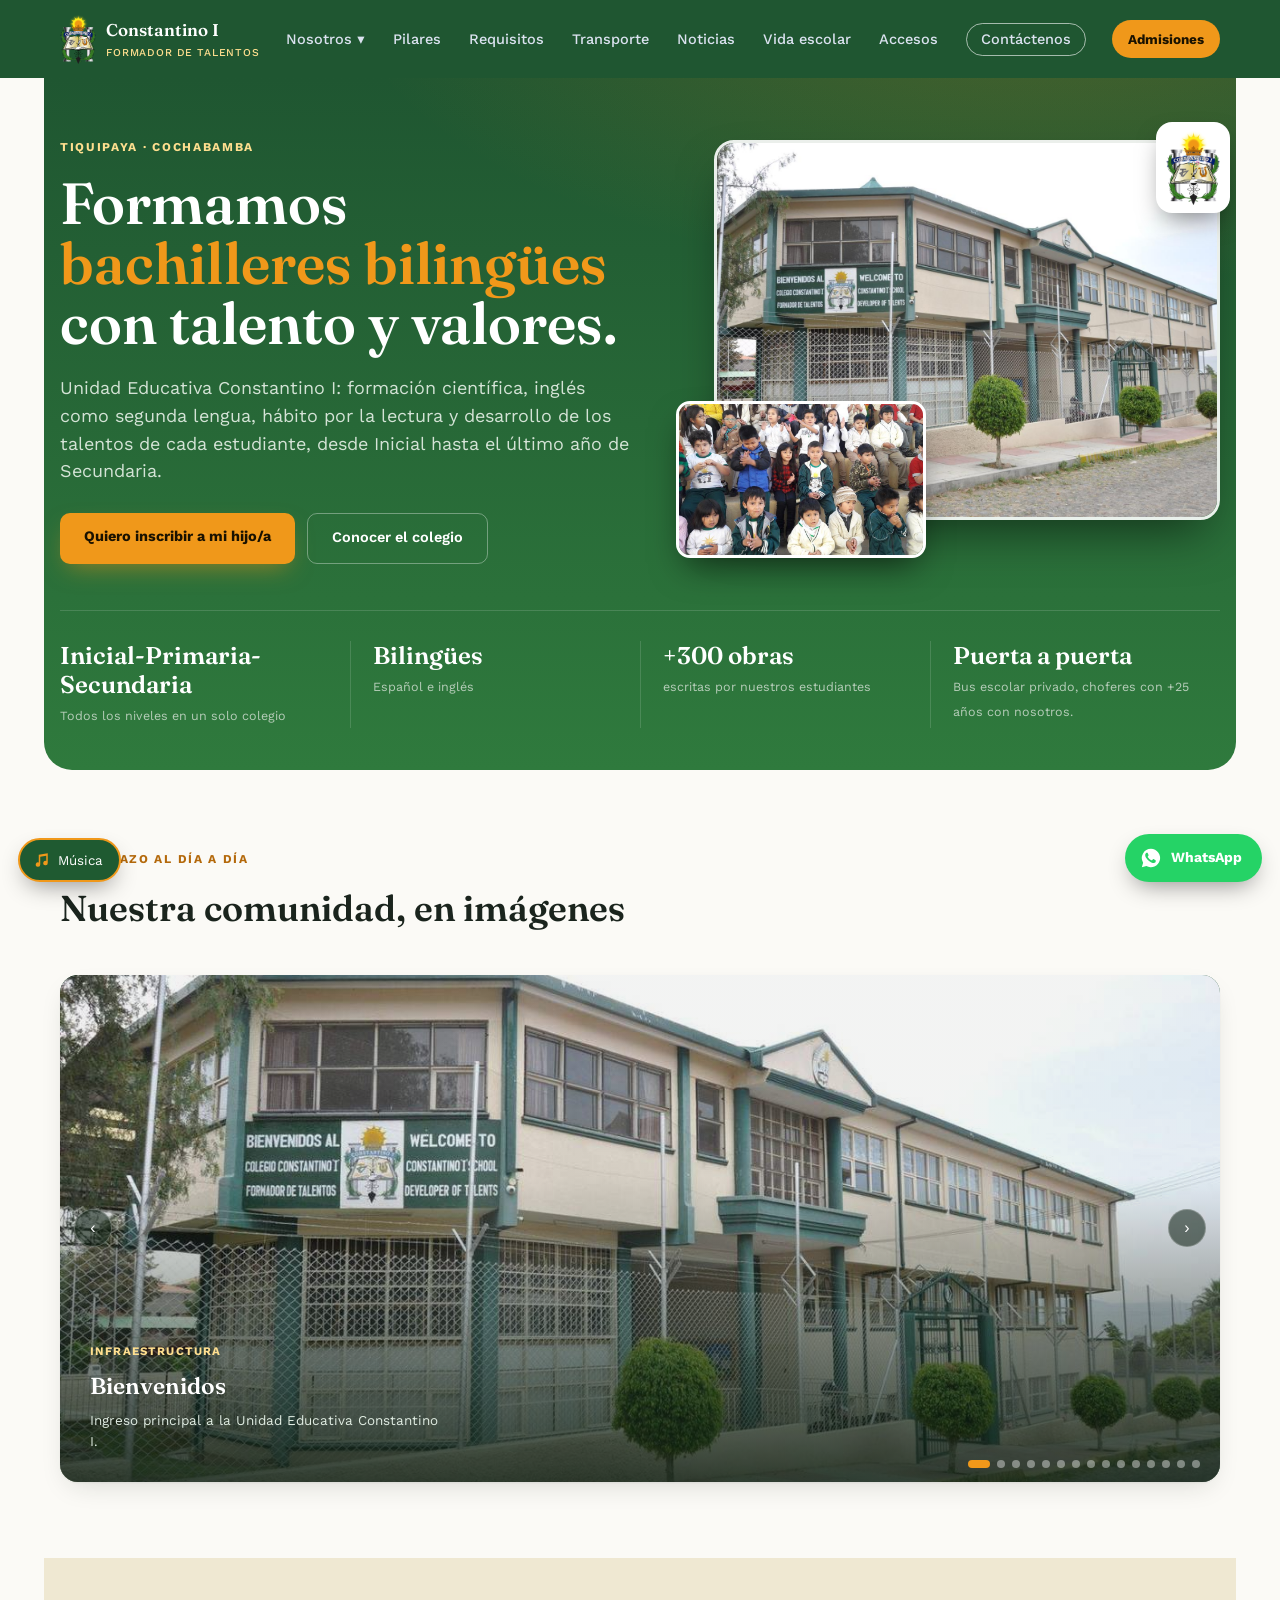
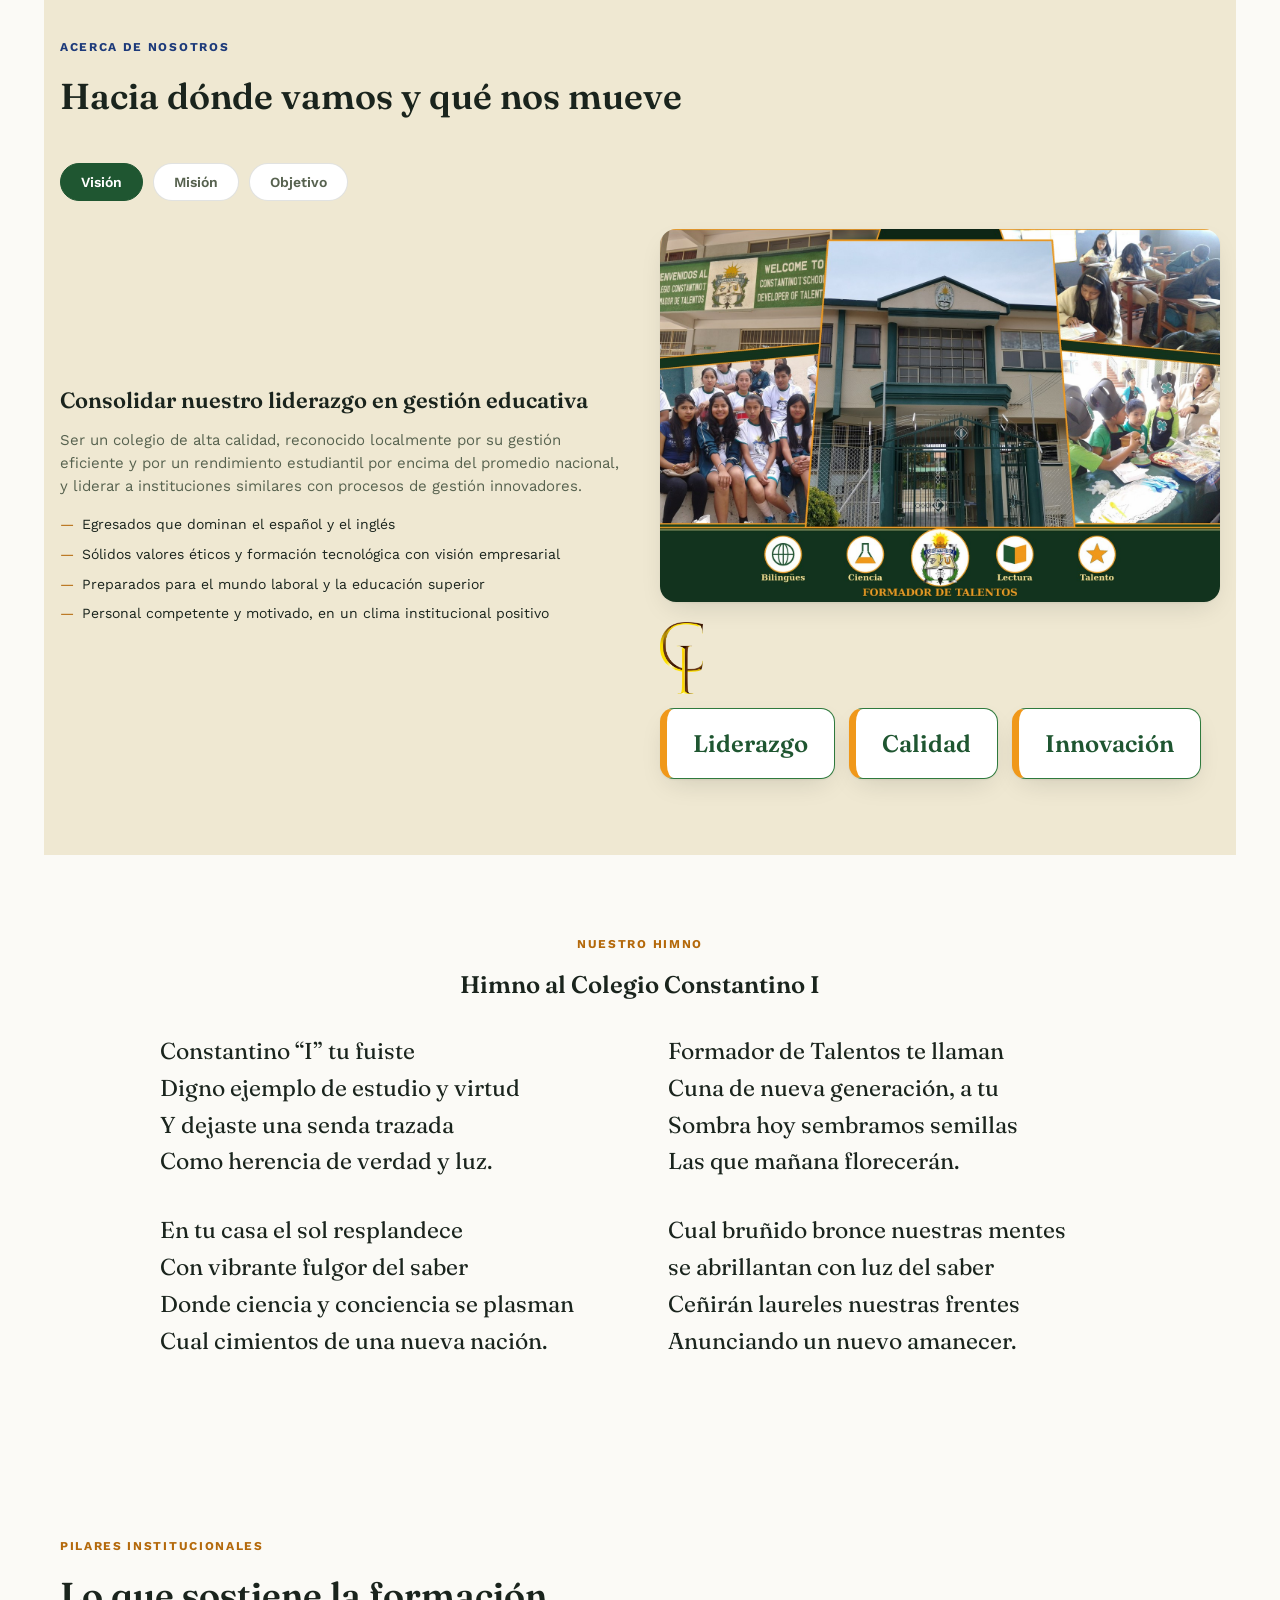
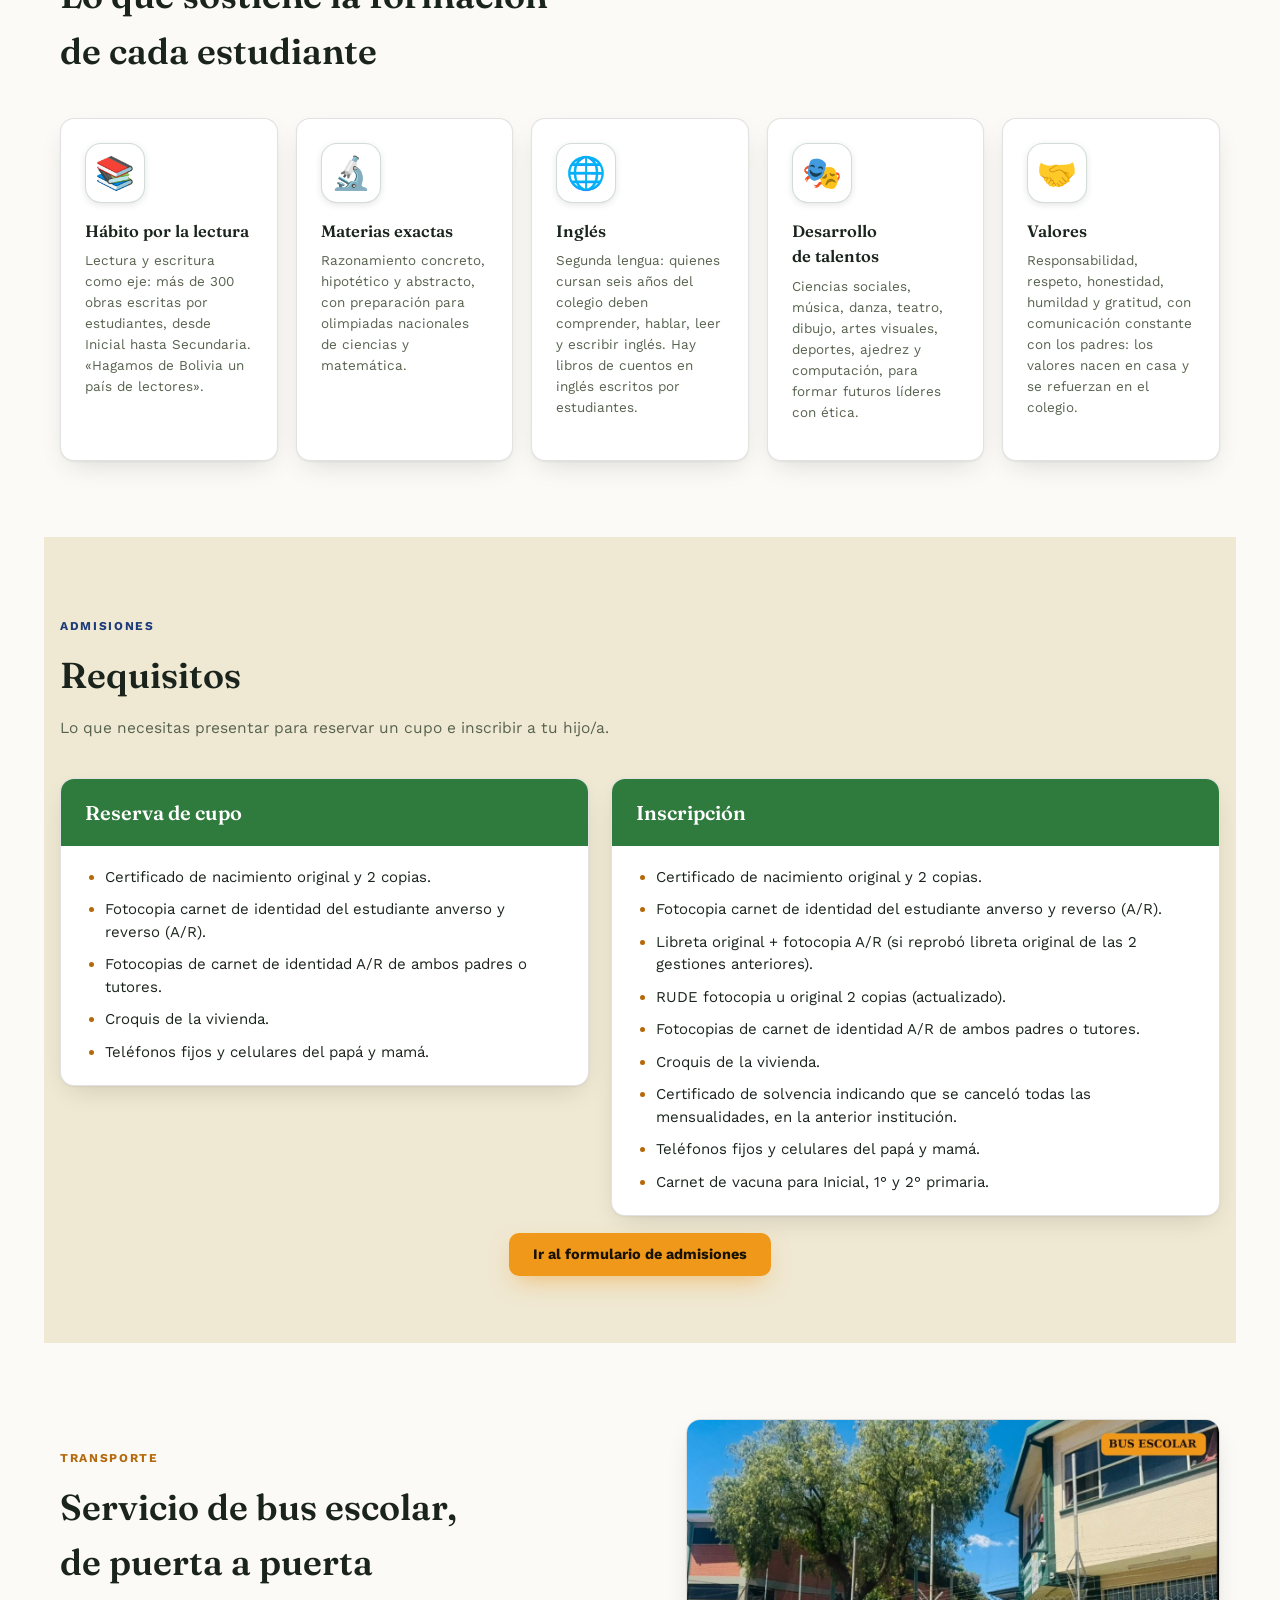
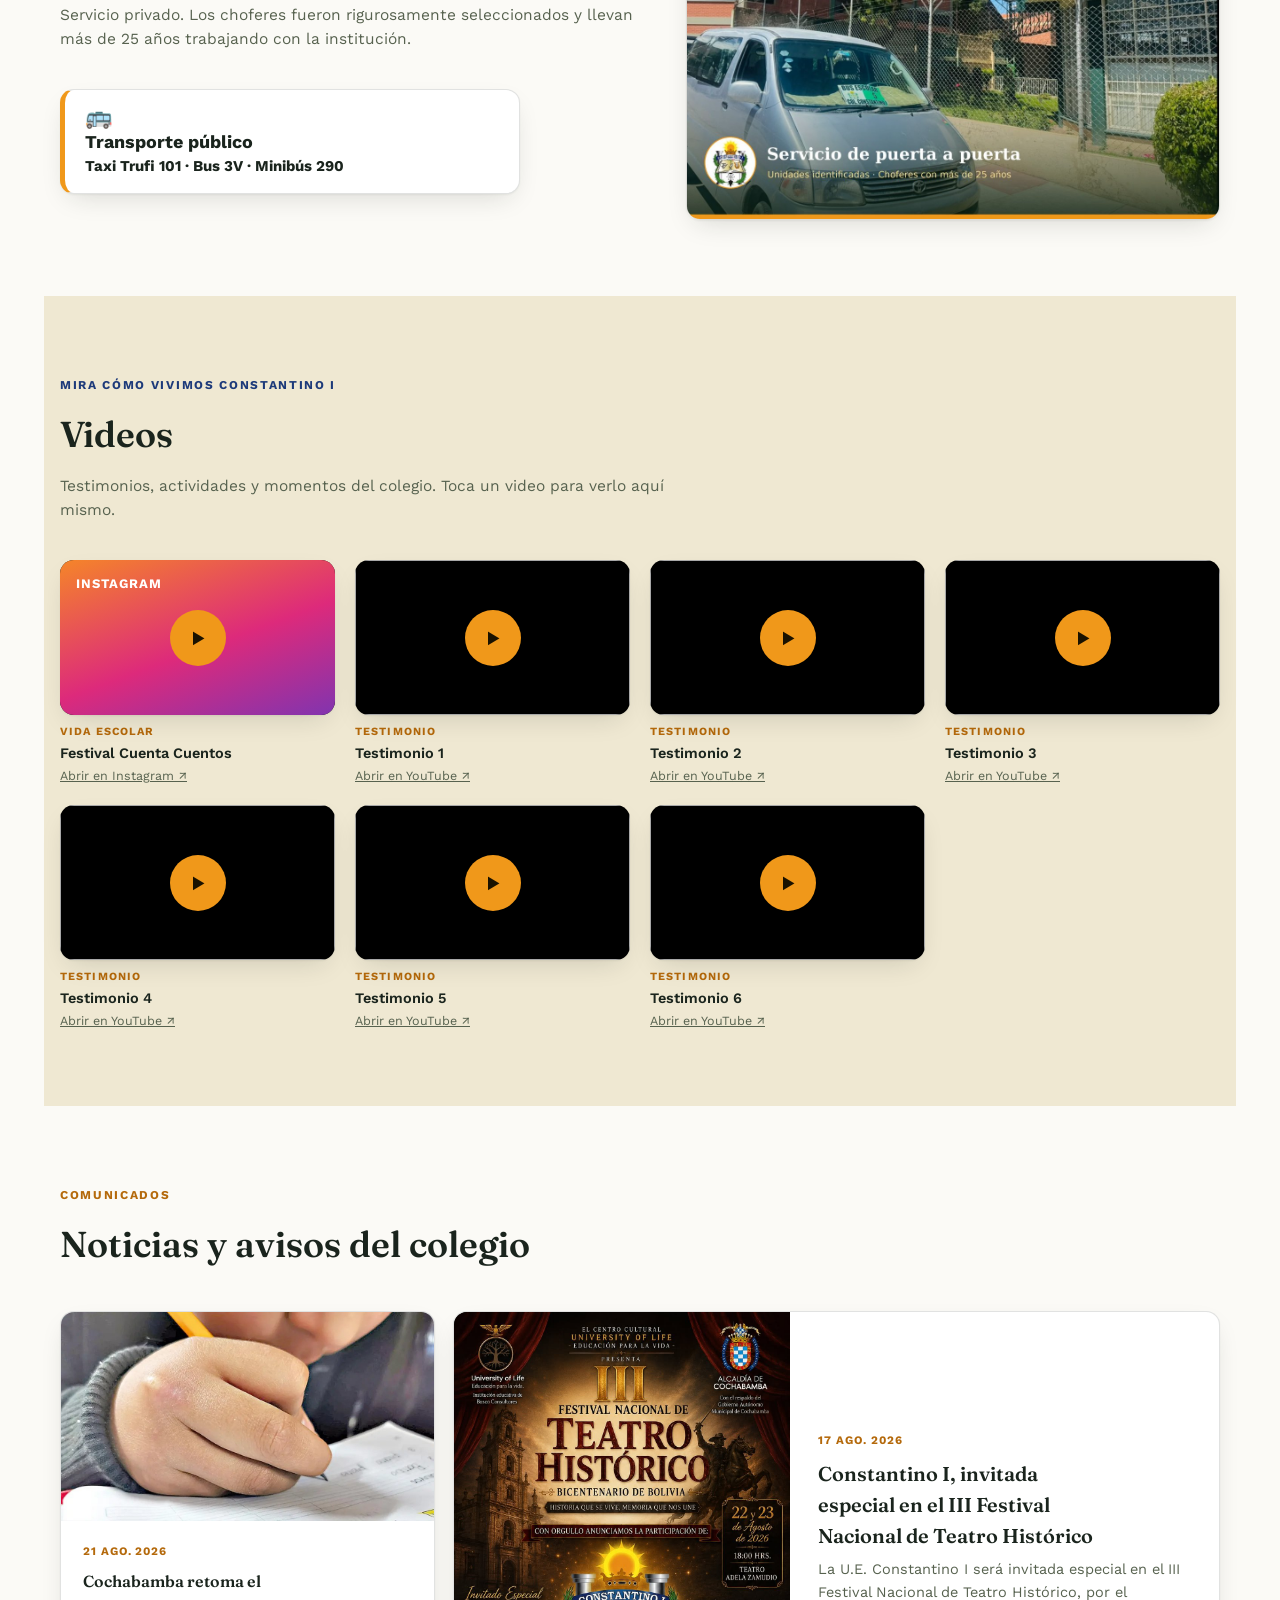
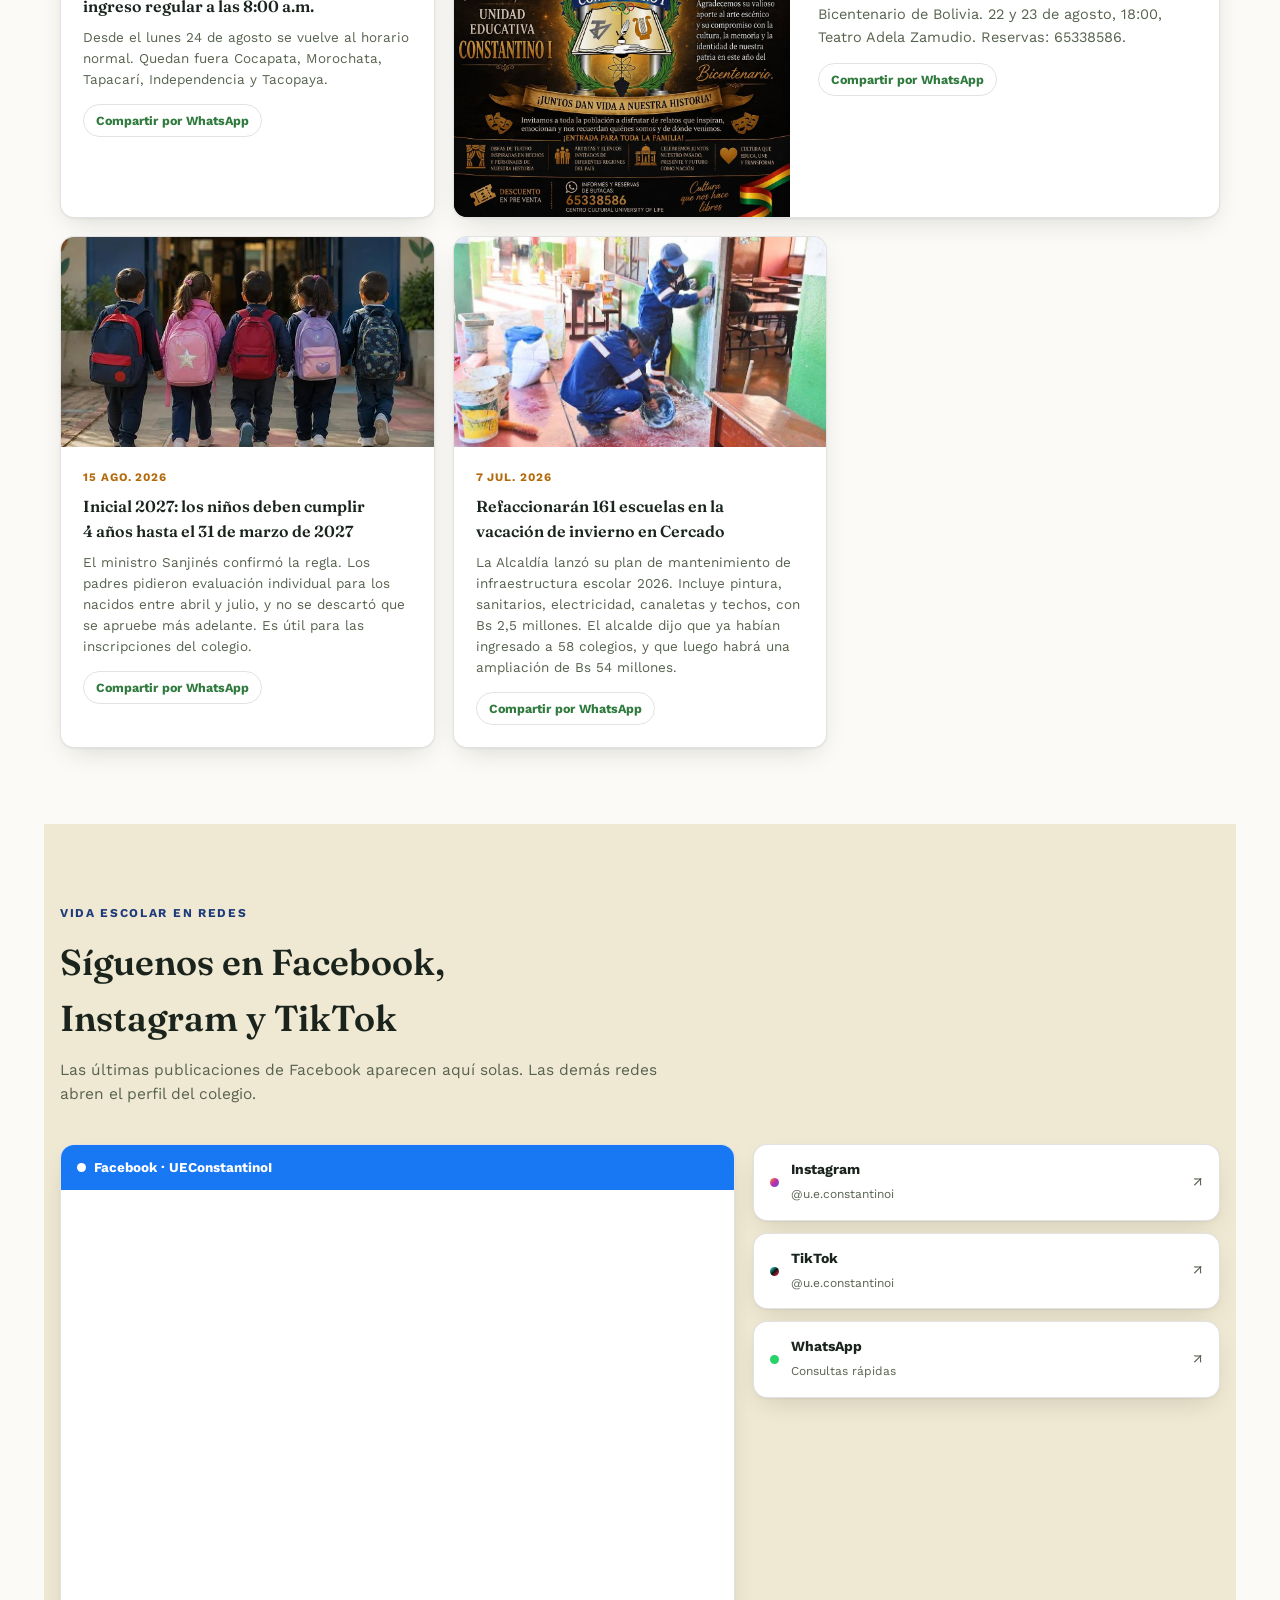
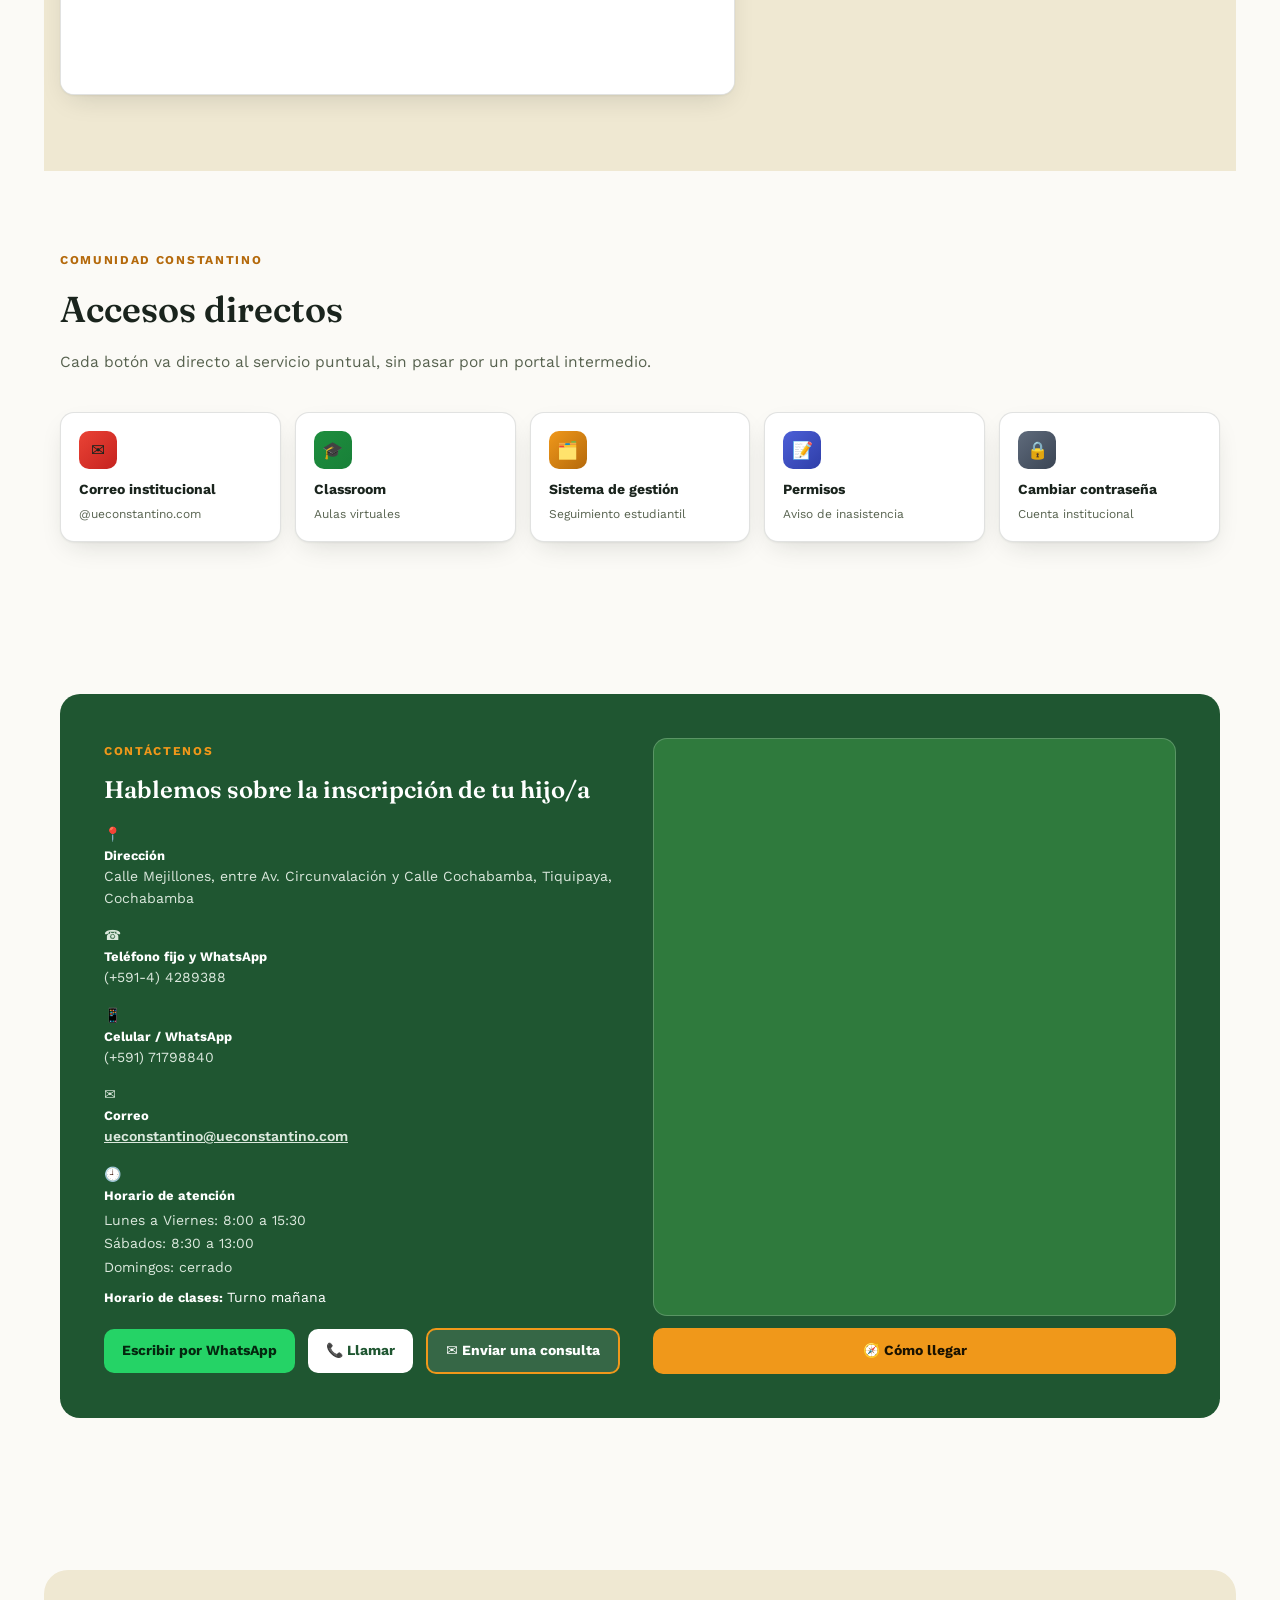
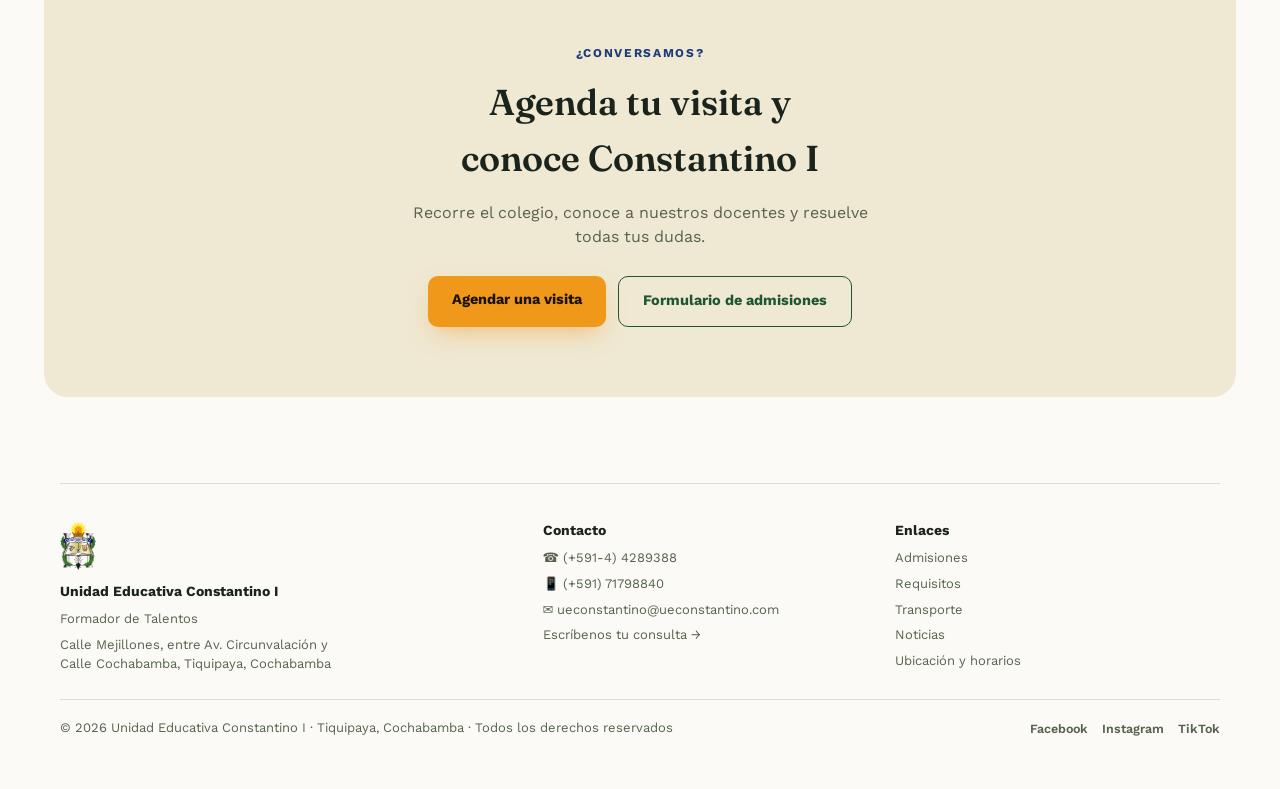
==== commit a3a66d5d: "Música de fondo (canción del colegio) con botón; himno a todo el ancho sin video Co-Authored-By: Cla" ====
--- a/index.html
+++ b/index.html
@@ -154,20 +154,20 @@
   </section>
 
   <section id="himno">
-    <div class="himno-layout">
-      <div class="himno-letra">
+    <div class="himno-wrap">
+      <div class="himno-cab">
         <span class="eyebrow">Nuestro himno</span>
         <h2 style="margin-top:10px">Himno al Colegio Constantino I</h2>
-        <div class="estrofas">
-          <p>Constantino “I” tu fuiste<br>Digno ejemplo de estudio y virtud<br>Y dejaste una senda trazada<br>Como herencia de verdad y luz.</p>
-          <p>Formador de Talentos te llaman<br>Cuna de nueva generación, a tu<br>Sombra hoy sembramos semillas<br>Las que mañana florecerán.</p>
-          <p>En tu casa el sol resplandece<br>Con vibrante fulgor del saber<br>Donde ciencia y conciencia se plasman<br>Cual cimientos de una nueva nación.</p>
-          <p>Cual bruñido bronce nuestras mentes<br>se abrillantan con luz del saber<br>Ceñirán laureles nuestras frentes<br>Anunciando un nuevo amanecer.</p>
-        </div>
-      </div>
-      <div class="himno-audio">
-        <button class="video-thumb" data-yt="7kwUStZI2Ps" aria-label="Escuchar el himno del colegio"><img loading="lazy" src="https://i.ytimg.com/vi/7kwUStZI2Ps/hqdefault.jpg" alt=""><span class="play">▶</span></button>
-        <p>Toca para escuchar el himno</p>
+      </div>
+      <div class="estrofas">
+        <p>Constantino “I” tu fuiste<br>Digno ejemplo de estudio y virtud<br>Y dejaste una senda trazada<br>Como herencia de verdad y luz.</p>
+        <p>Formador de Talentos te llaman<br>Cuna de nueva generación, a tu<br>Sombra hoy sembramos semillas<br>Las que mañana florecerán.</p>
+        <p>En tu casa el sol resplandece<br>Con vibrante fulgor del saber<br>Donde ciencia y conciencia se plasman<br>Cual cimientos de una nueva nación.</p>
+        <p>Cual bruñido bronce nuestras mentes<br>se abrillantan con luz del saber<br>Ceñirán laureles nuestras frentes<br>Anunciando un nuevo amanecer.</p>
+      </div>
+      <div class="himno-player" id="himnoPlayer" hidden>
+        <span>🎼 Escucha el himno</span>
+        <audio id="himnoAudio" controls preload="none"></audio>
       </div>
     </div>
   </section>
@@ -410,7 +410,9 @@
 <a class="wa-float" id="waFloat" href="https://wa.me/59144289388" target="_blank" rel="noopener" aria-label="Escribir por WhatsApp">WhatsApp</a>
 </div>
 
+<button type="button" class="musica-btn" id="musicaBtn" hidden aria-pressed="false" aria-label="Escuchar la música del colegio" title="Escuchar música"><span class="mi" aria-hidden="true"></span><span class="mt">Música</span></button>
 <script src="js/main.js"></script>
 <script src="js/formularios.js"></script>
+<script src="js/musica.js"></script>
 </body>
 </html>
--- a/css/styles.css
+++ b/css/styles.css
@@ -456,3 +456,22 @@
 @media (max-width:760px){ .foot-grid{grid-template-columns:1fr; gap:22px;} }
 
 .form-btn:hover{background:var(--sun); color:#1a1200;}
+
+/* Himno a todo el ancho */
+.himno-wrap{max-width:1000px; margin:0 auto;}
+.himno-cab{text-align:center;}
+#himno .estrofas{margin-top:30px; gap:10px 56px; max-width:960px; margin-left:auto; margin-right:auto;}
+#himno .estrofas p{font-size:clamp(19px,2.1vw,23px); line-height:1.6; margin:0 0 22px;}
+.himno-player{margin-top:14px; display:flex; gap:14px; align-items:center; justify-content:center; flex-wrap:wrap; color:var(--ink-soft); font-size:14px;}
+.himno-player[hidden]{display:none;}
+.himno-player audio{width:min(420px,100%);}
+@media (max-width:560px){ #himno .estrofas{grid-template-columns:1fr;} }
+/* Botón de música de fondo */
+.musica-btn{position:fixed; left:18px; bottom:18px; z-index:60; display:inline-flex; align-items:center; gap:8px; border:2px solid var(--sun); background:#1f5a31; color:#fff; font:700 13.5px/1 inherit; font-family:inherit; padding:11px 16px 11px 12px; border-radius:999px; cursor:pointer; box-shadow:0 10px 24px -8px rgba(0,0,0,.45);}
+.musica-btn[hidden]{display:none;}
+.musica-btn:hover{background:#26703c;}
+.musica-btn .mi{width:18px; height:18px; display:inline-block; background:no-repeat center/contain url("data:image/svg+xml,%3Csvg xmlns='http://www.w3.org/2000/svg' viewBox='0 0 24 24' fill='%23f0981a'%3E%3Cpath d='M9 18V5l12-2v13a3 3 0 1 1-2-2.8V6.3L11 7.700V18a3 3 0 1 1-2-2.800z'/%3E%3C/svg%3E");}
+.musica-btn.suena .mi{animation:mbeat 1s ease-in-out infinite;}
+@keyframes mbeat{50%{transform:scale(1.25) rotate(-8deg);}}
+@media (prefers-reduced-motion:reduce){ .musica-btn.suena .mi{animation:none;} }
+@media (max-width:560px){ .musica-btn .mt{display:none;} .musica-btn{width:54px; height:54px; padding:0; justify-content:center;} .musica-btn .mi{width:24px; height:24px;} }
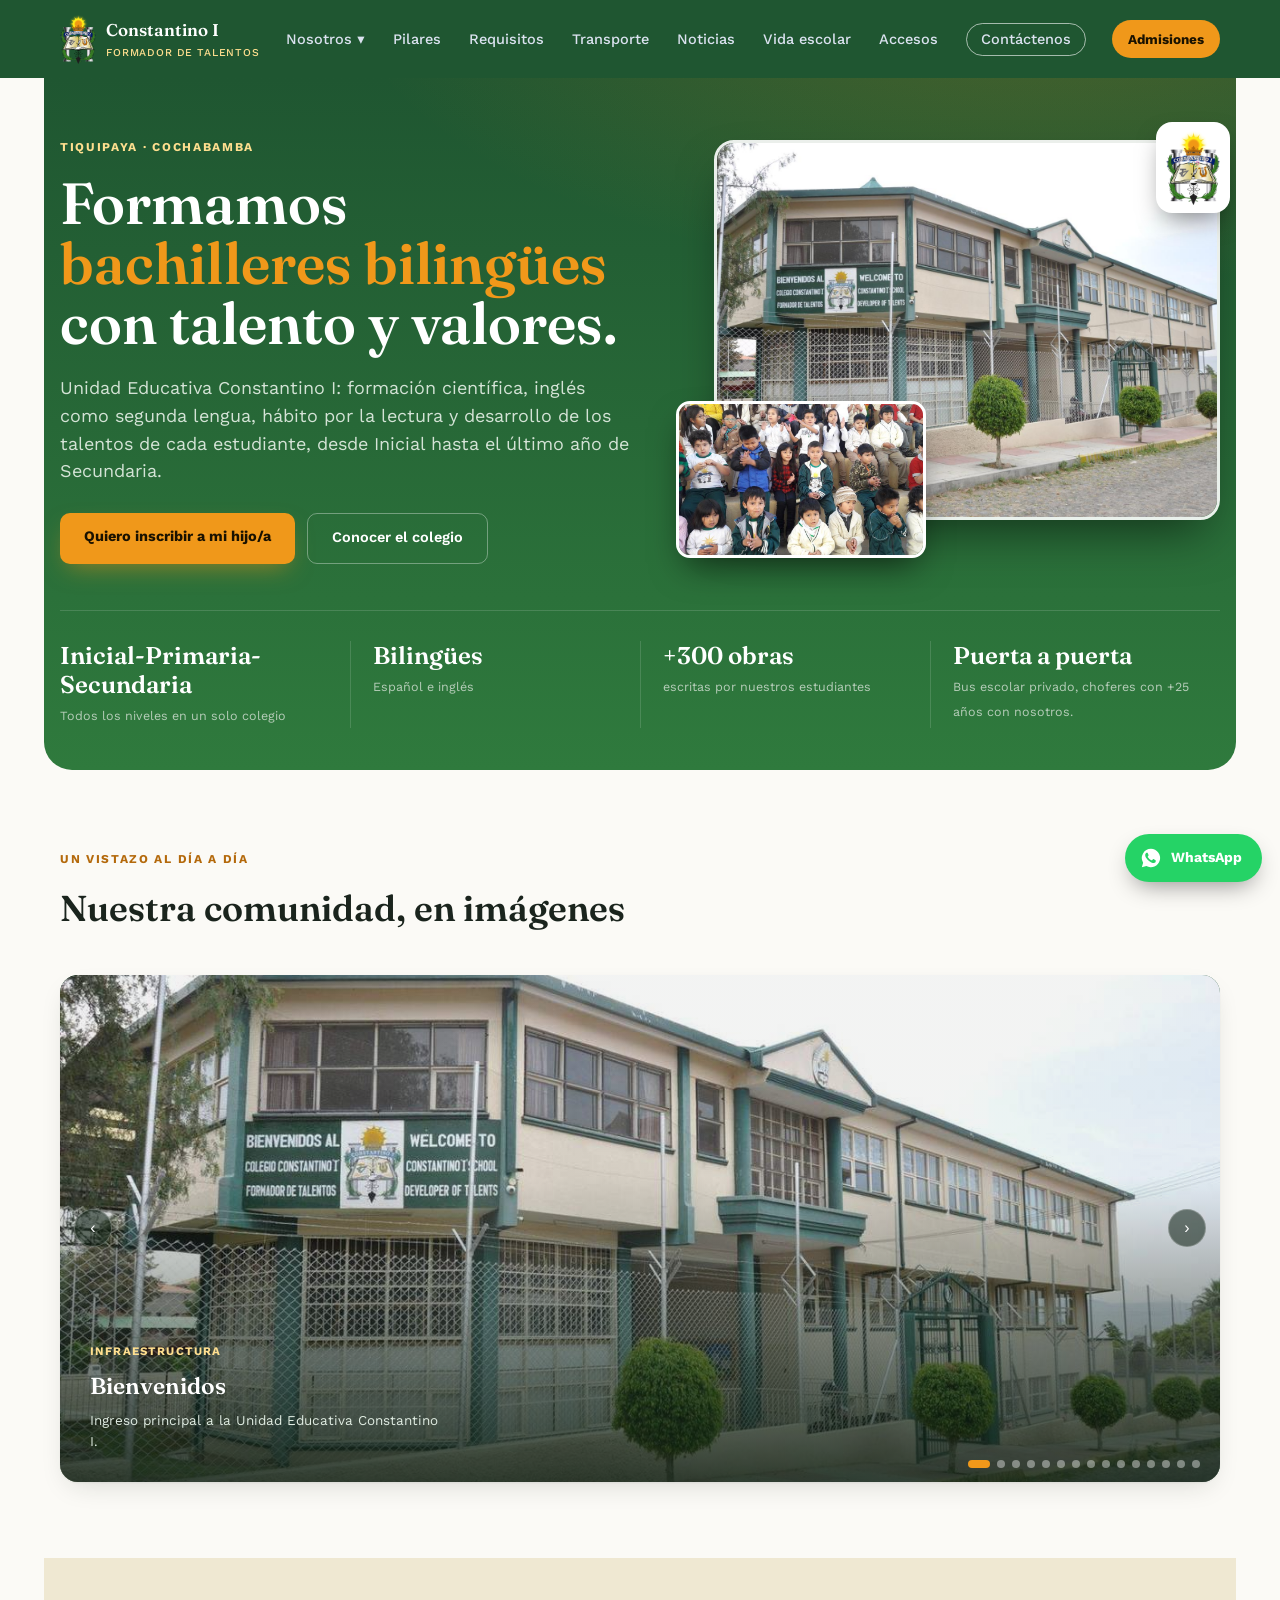
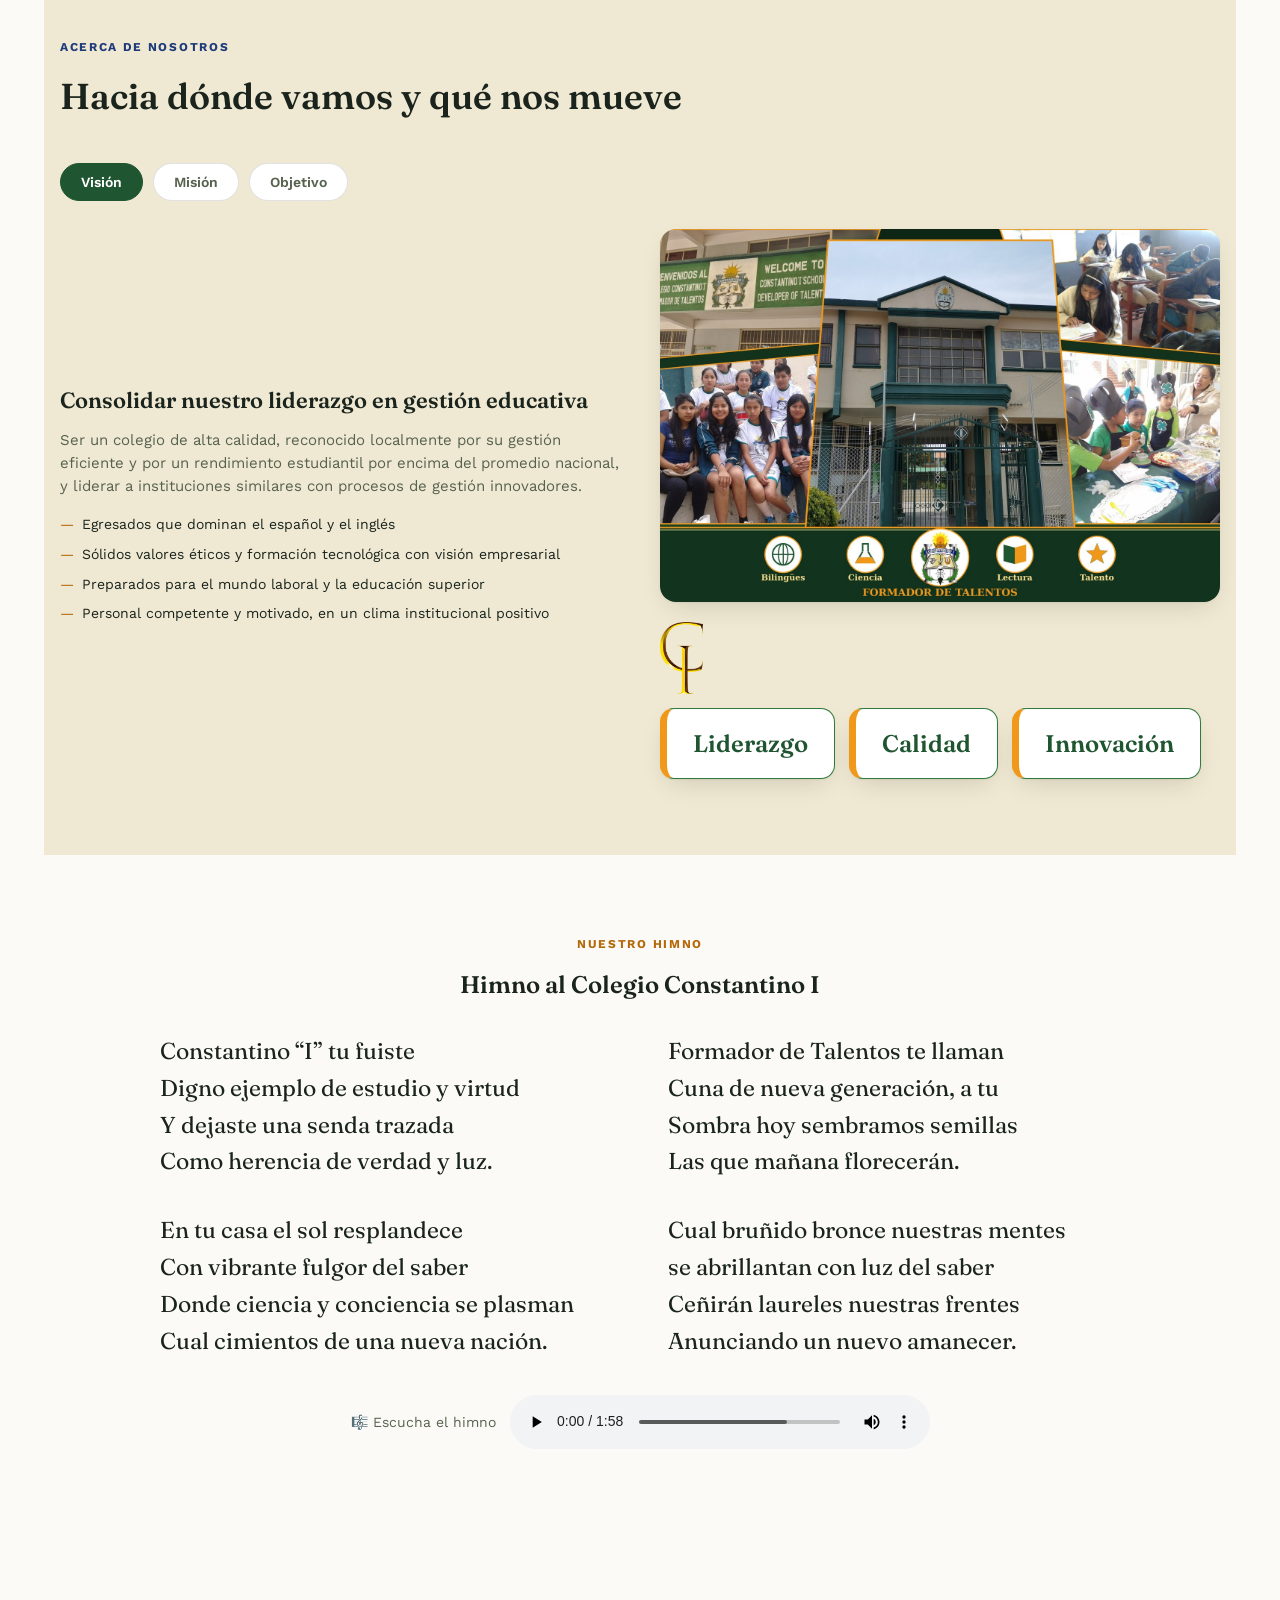
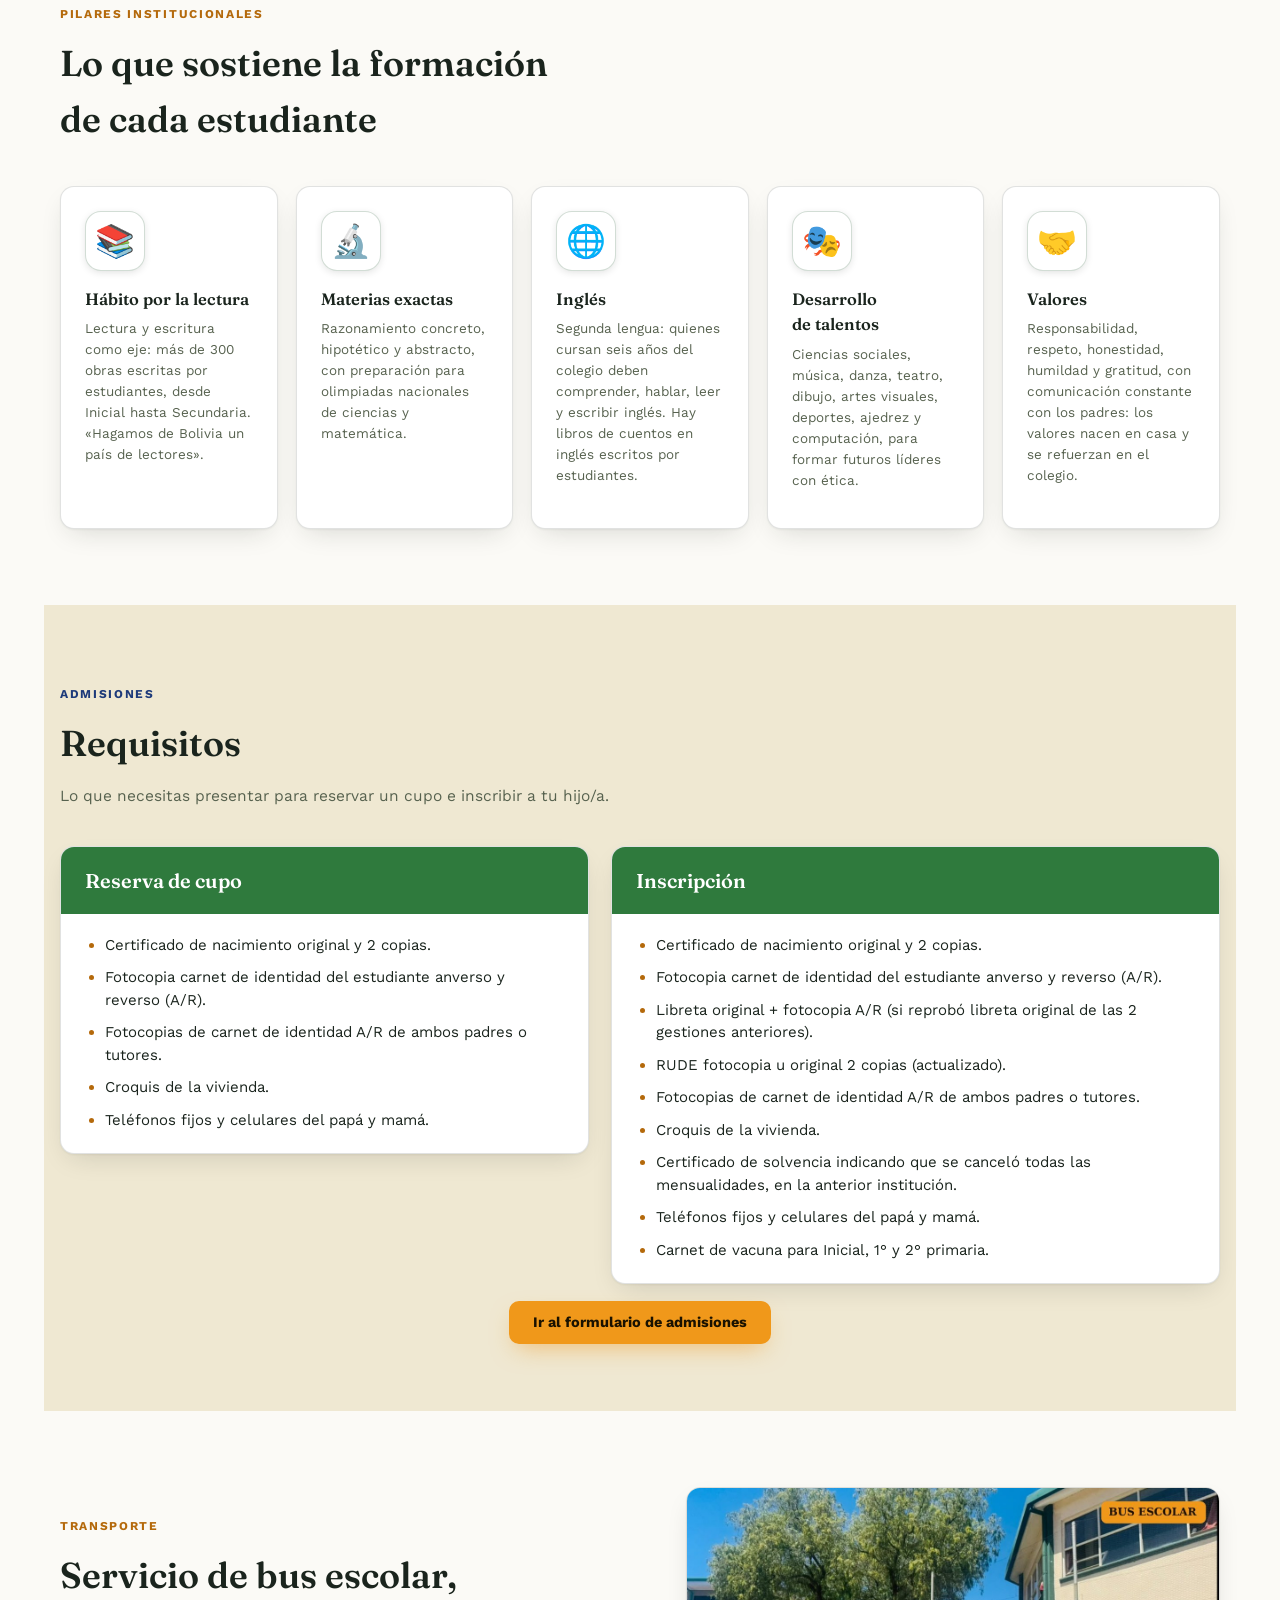
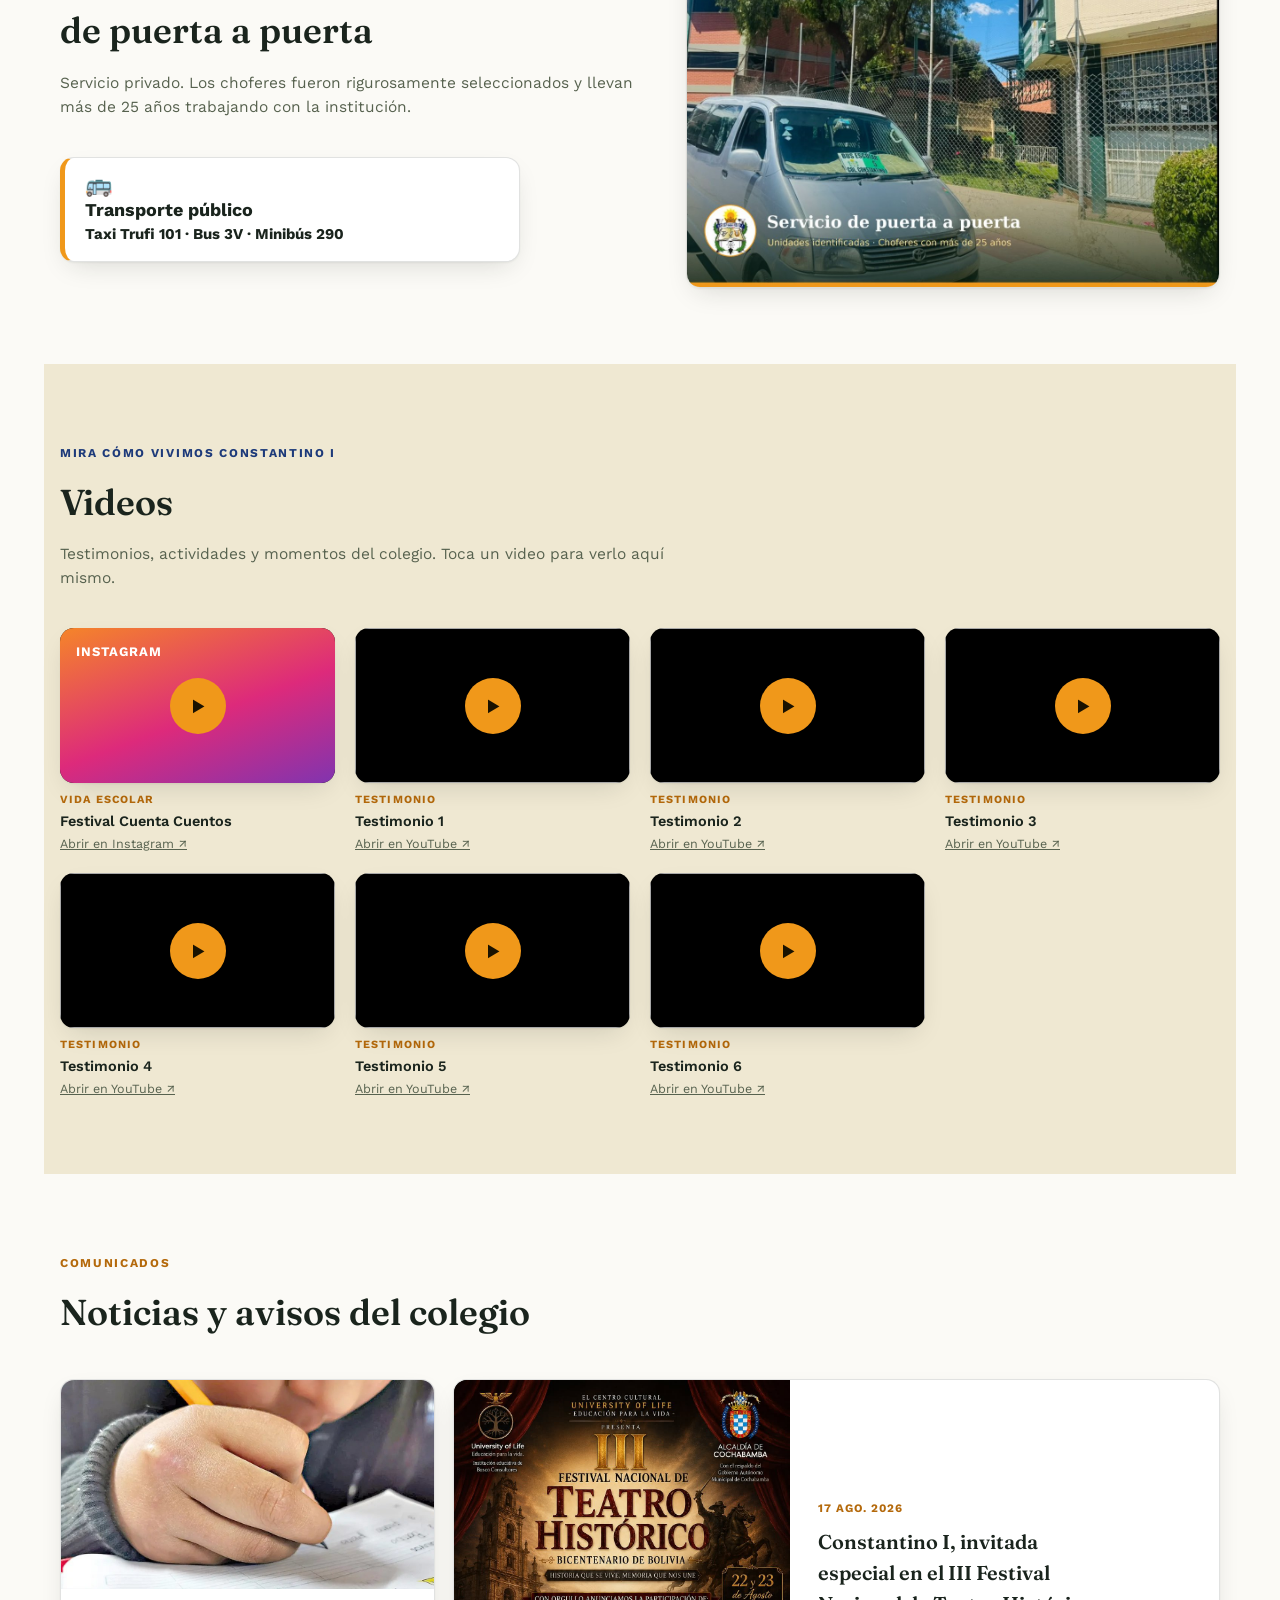
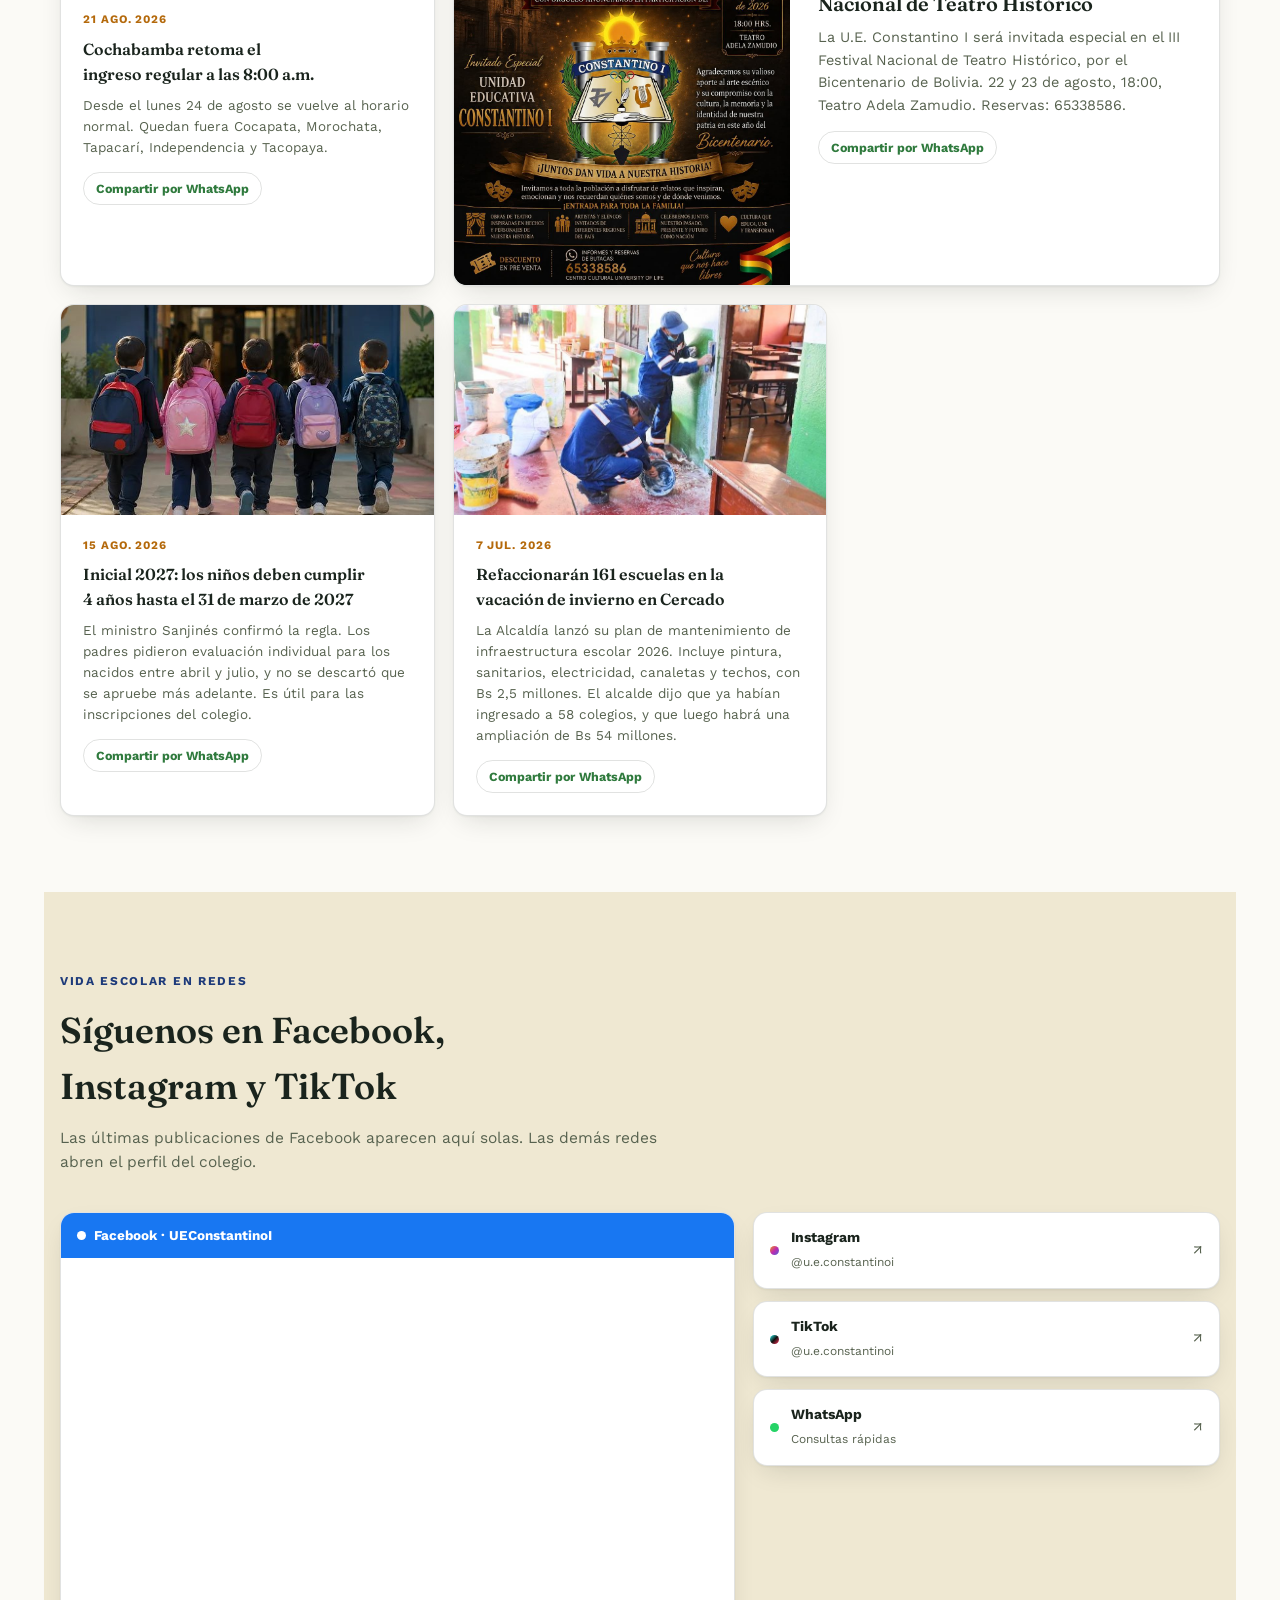
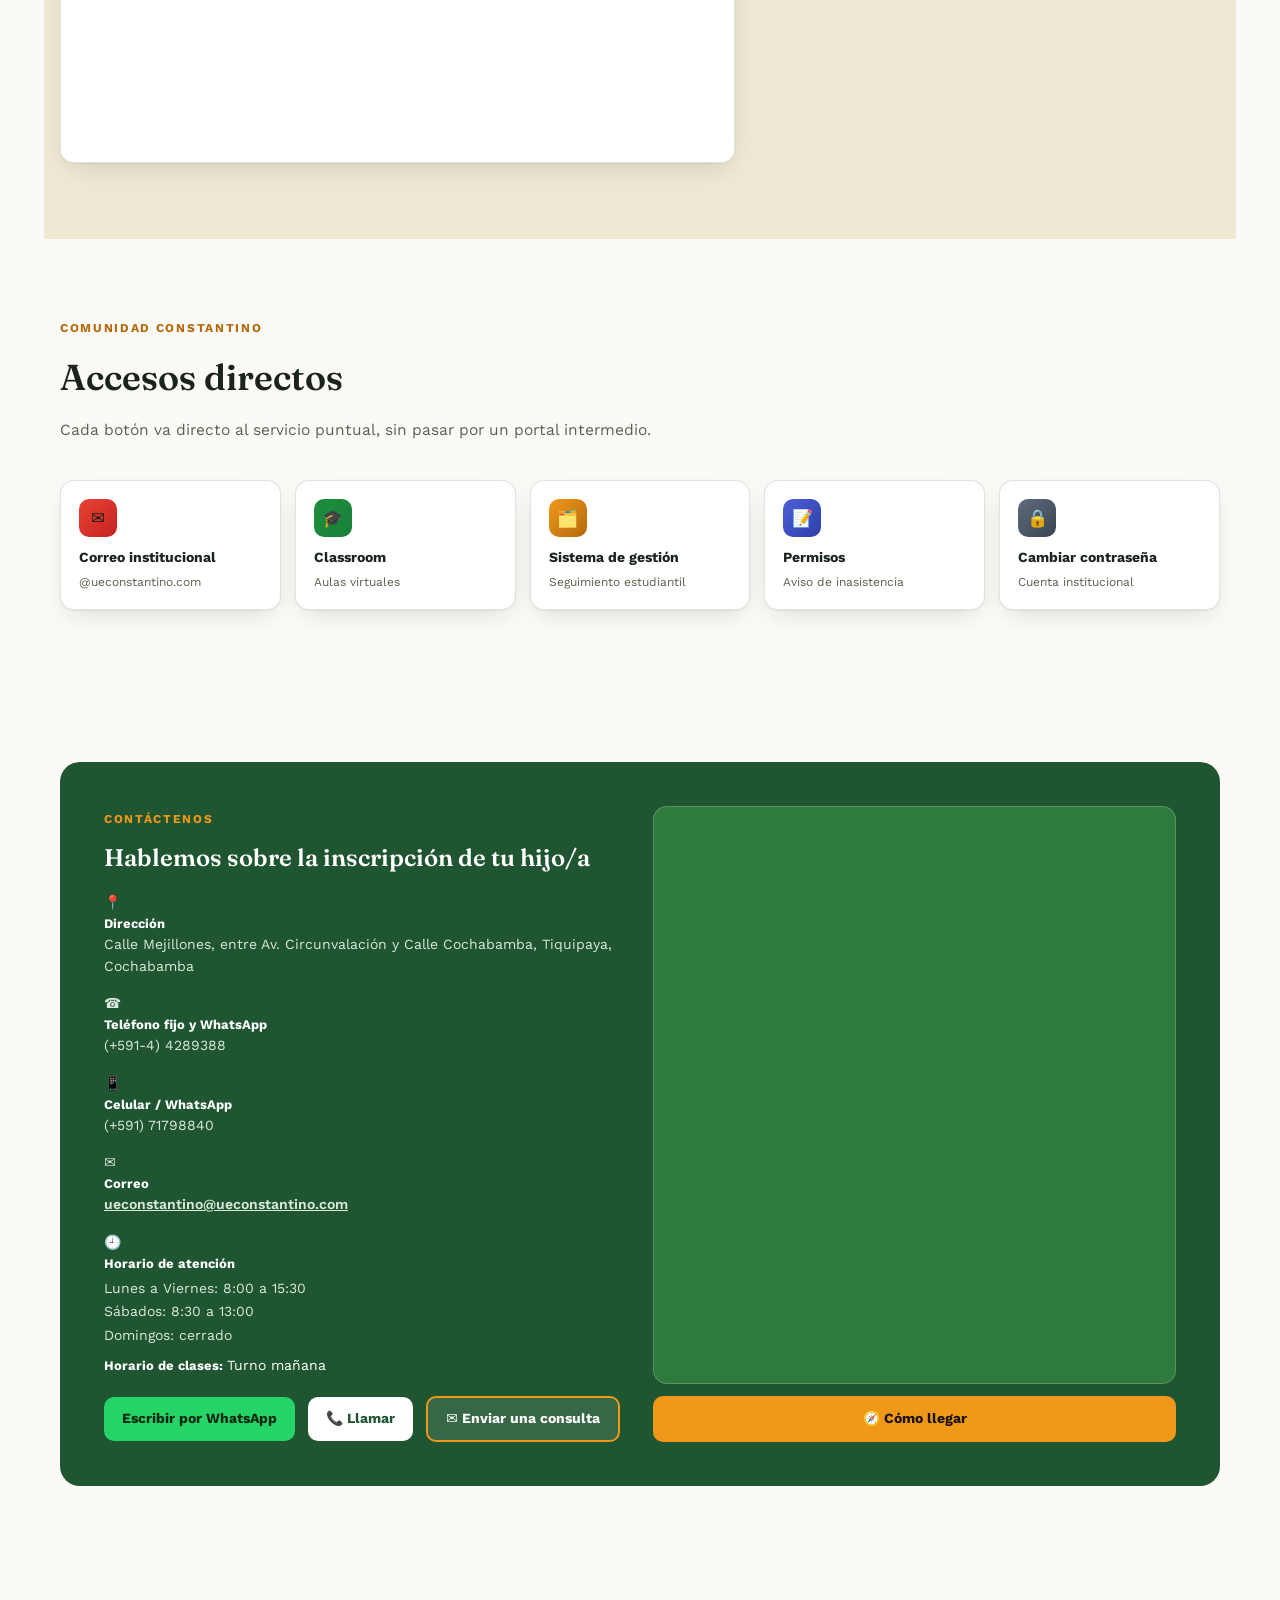
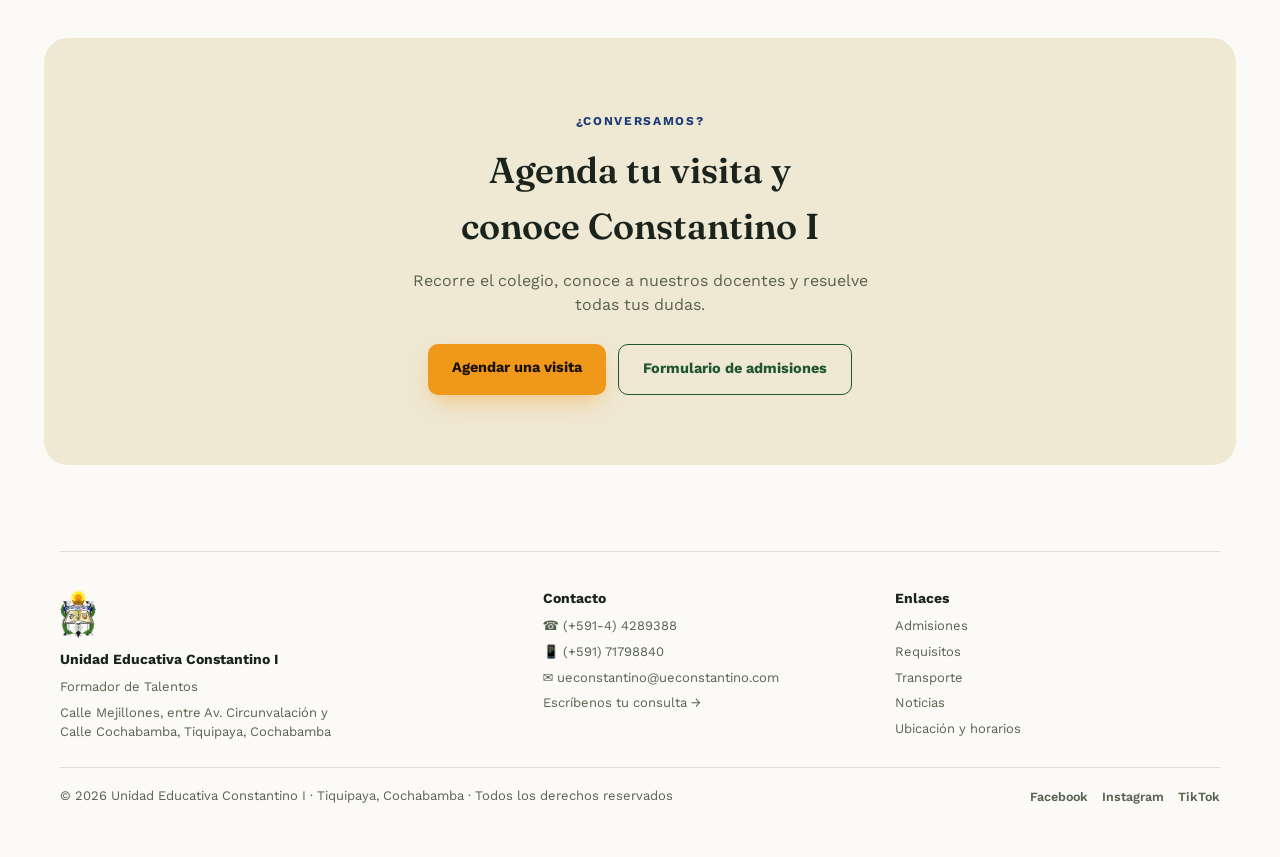
==== commit d428bfd1: "Himno: el MP3 recibido es el himno; música de fondo queda lista a la espera de su archivo Co-Authore" ====
--- a/index.html
+++ b/index.html
@@ -167,7 +167,7 @@
       </div>
       <div class="himno-player" id="himnoPlayer" hidden>
         <span>🎼 Escucha el himno</span>
-        <audio id="himnoAudio" controls preload="none"></audio>
+        <audio id="himnoAudio" controls preload="none" data-src="assets/audio/himno.mp3"></audio>
       </div>
     </div>
   </section>
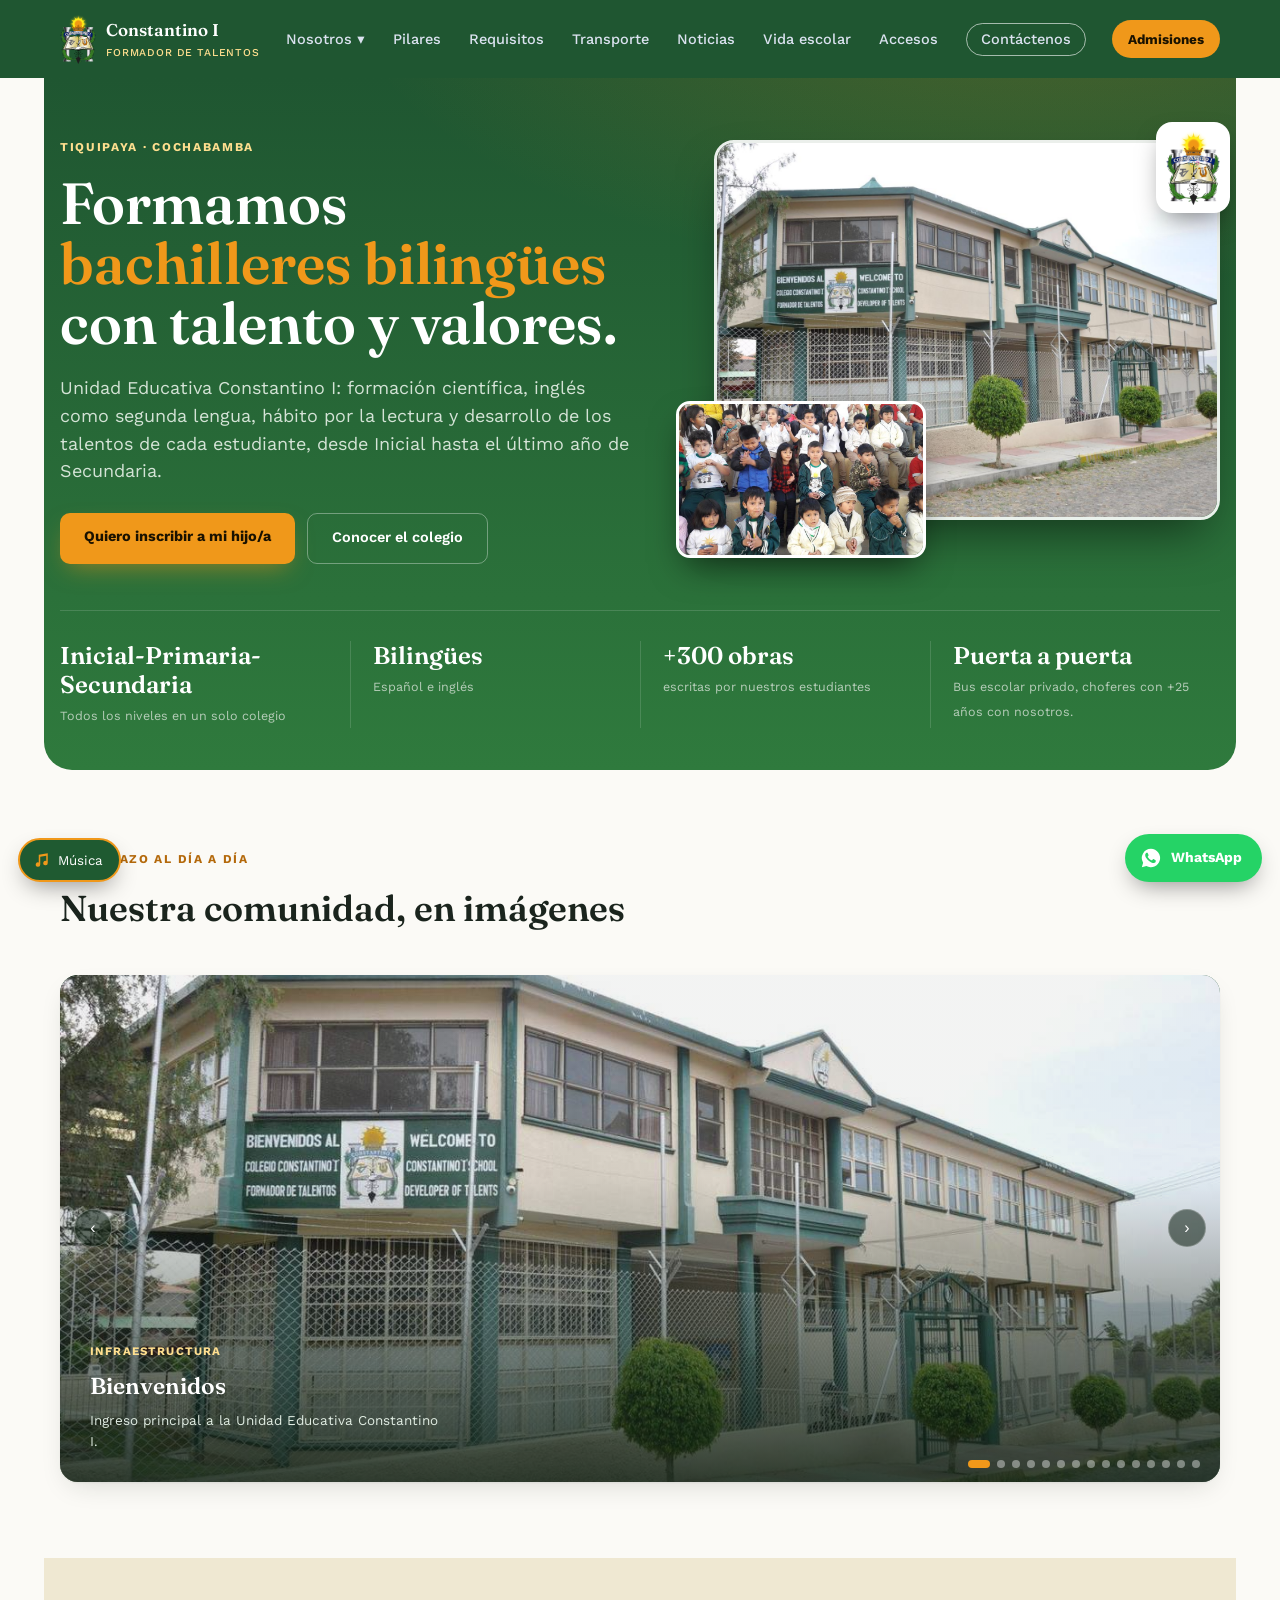
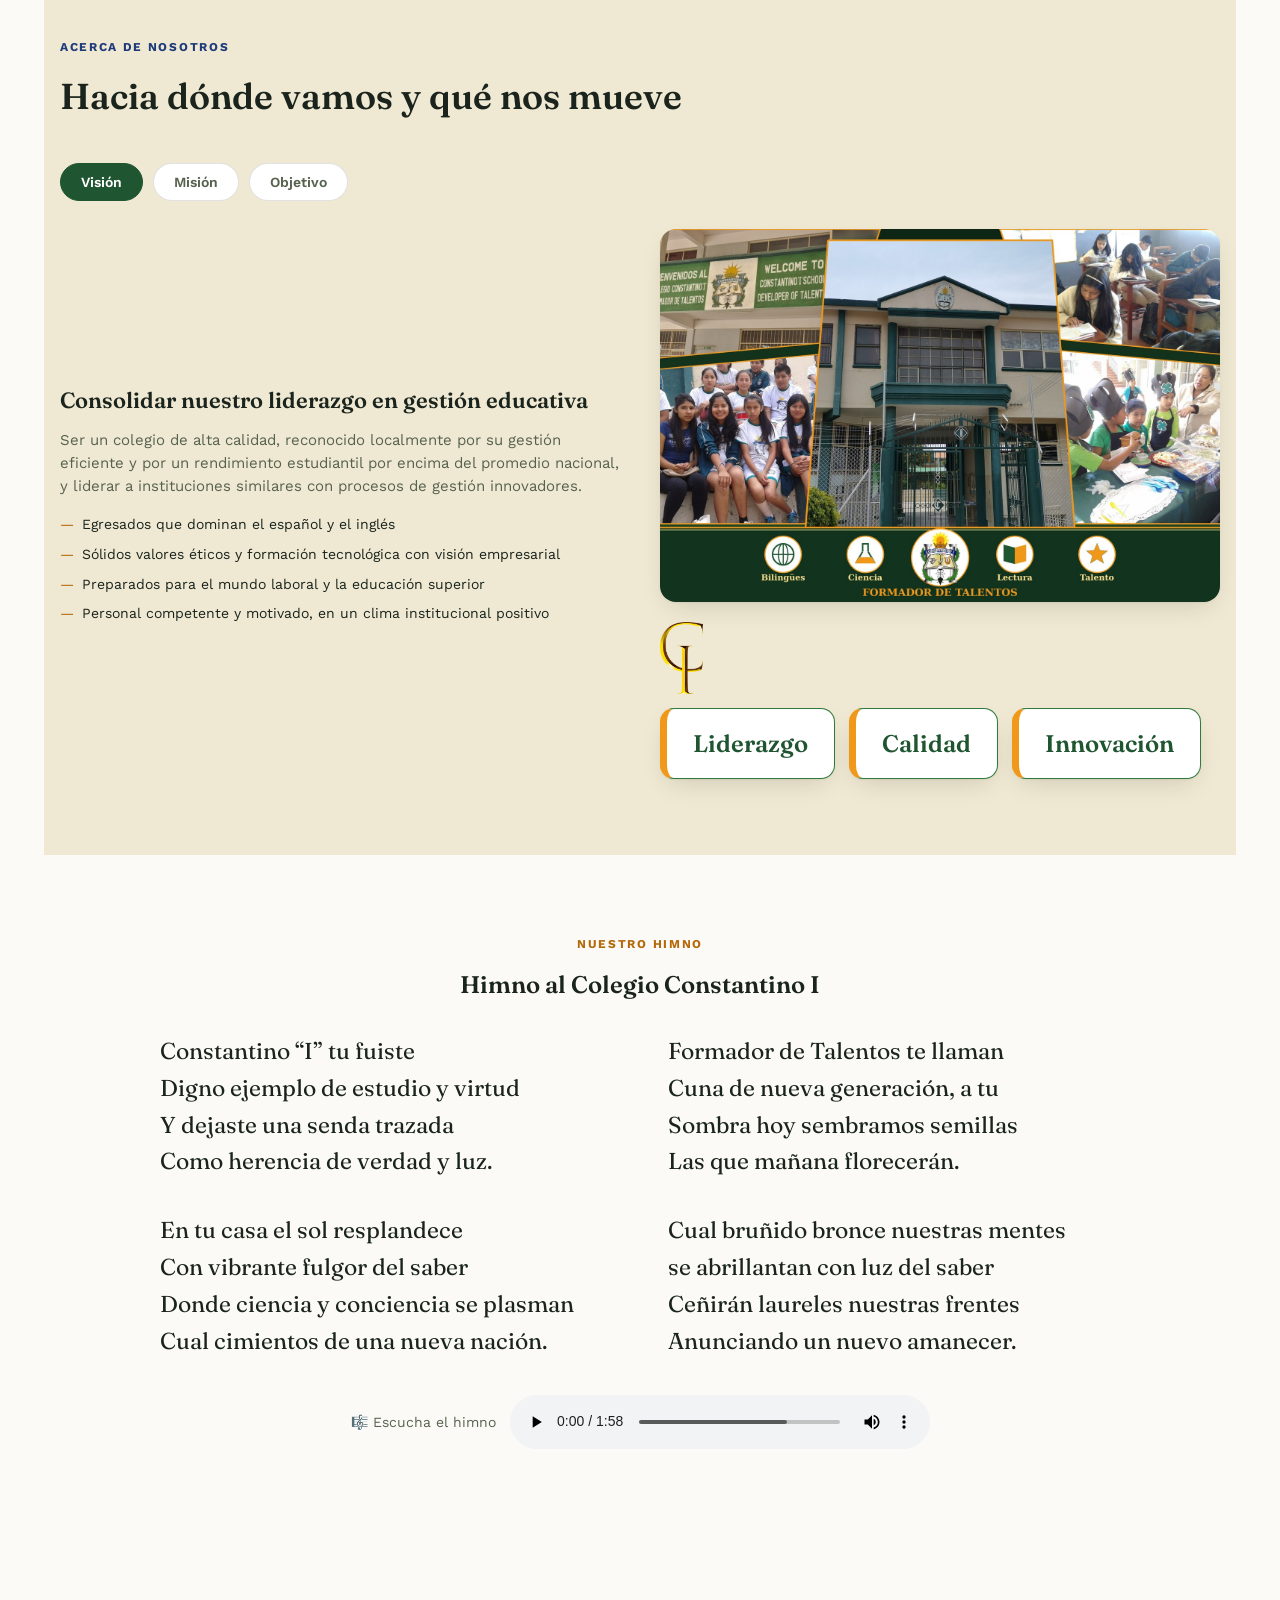
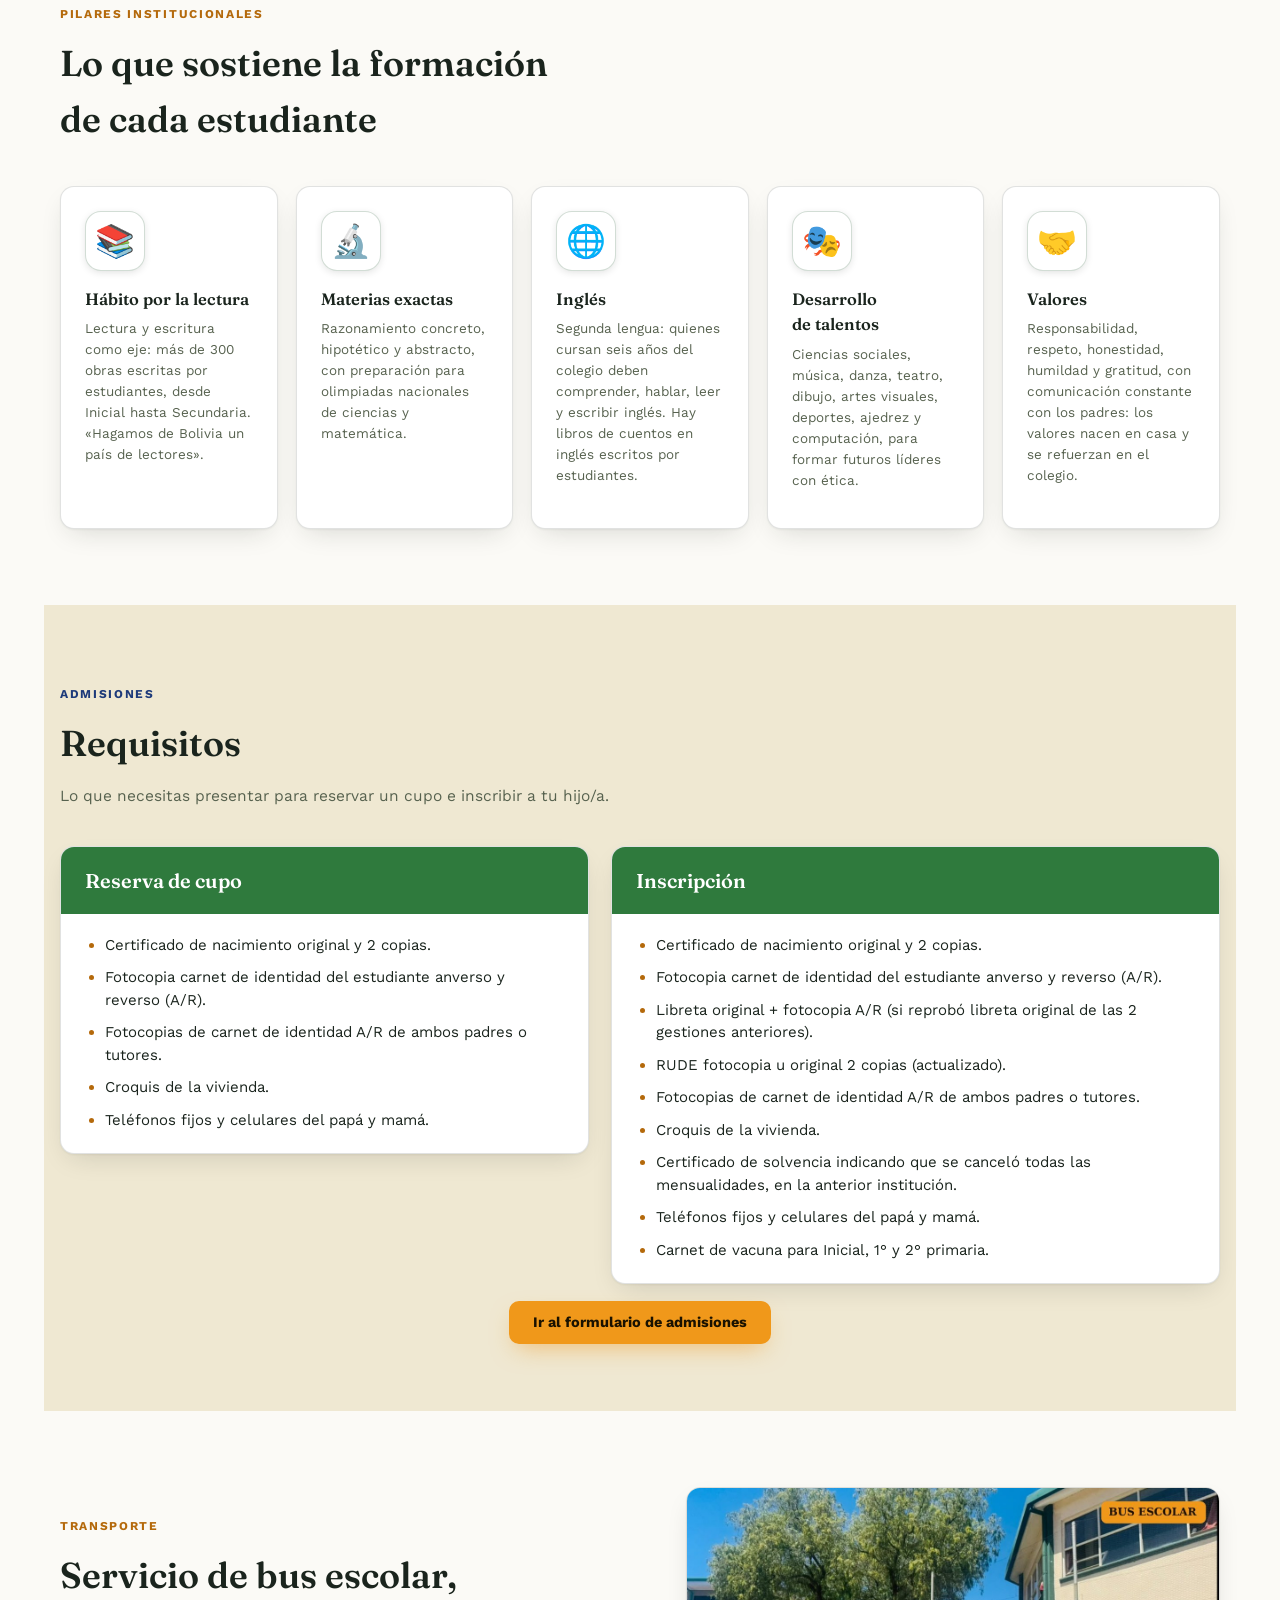
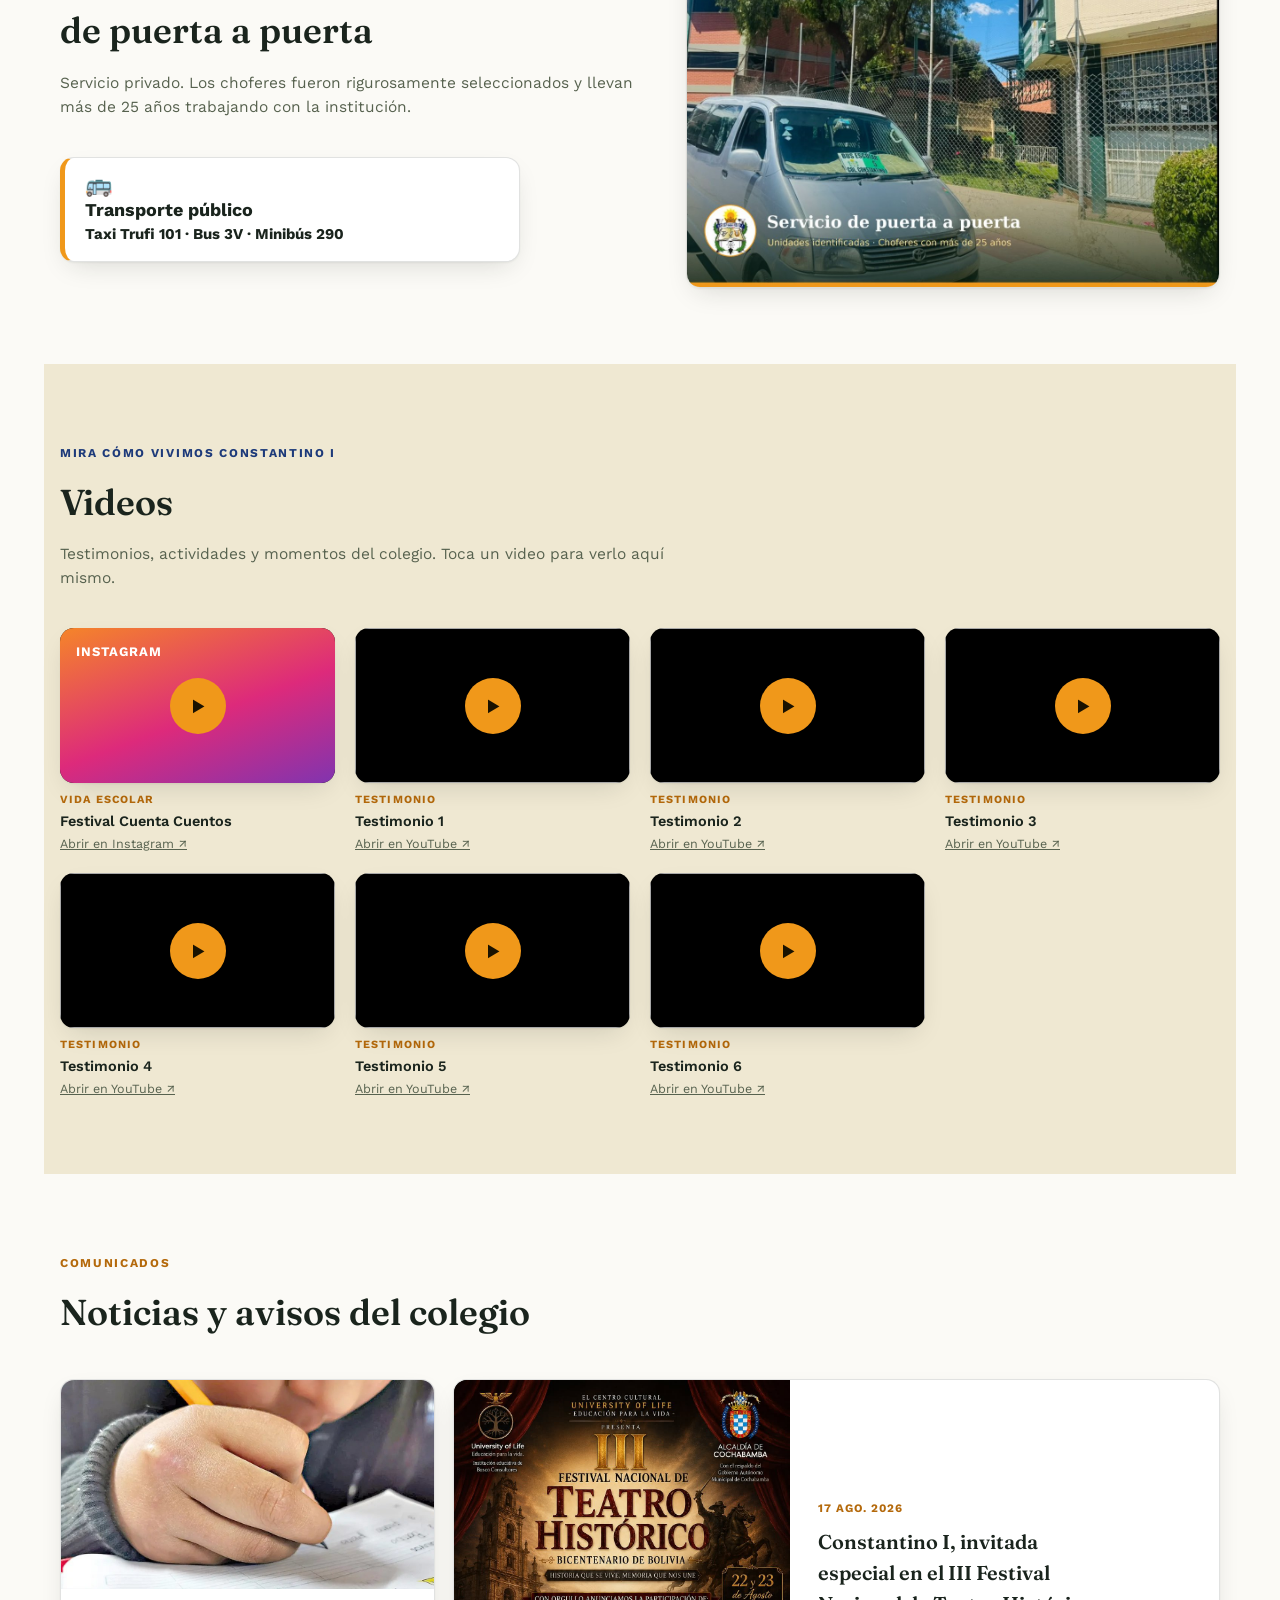
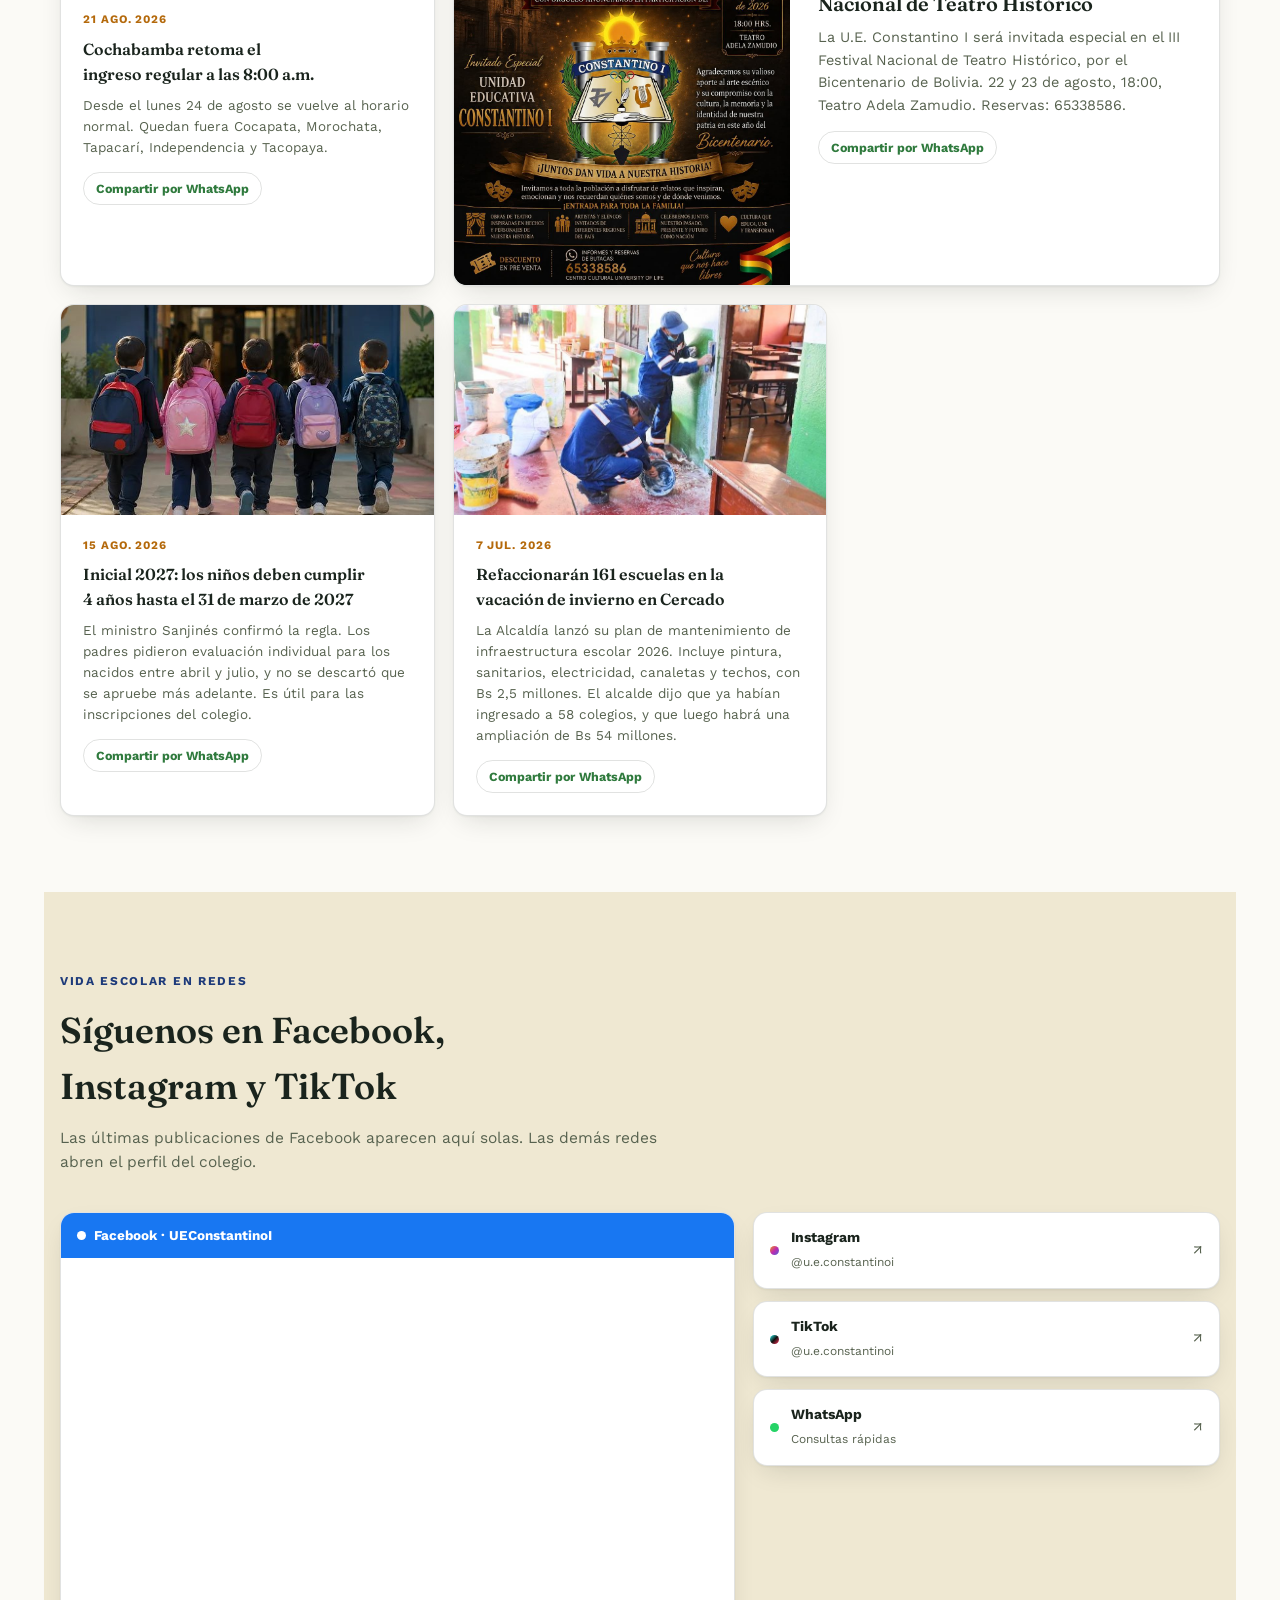
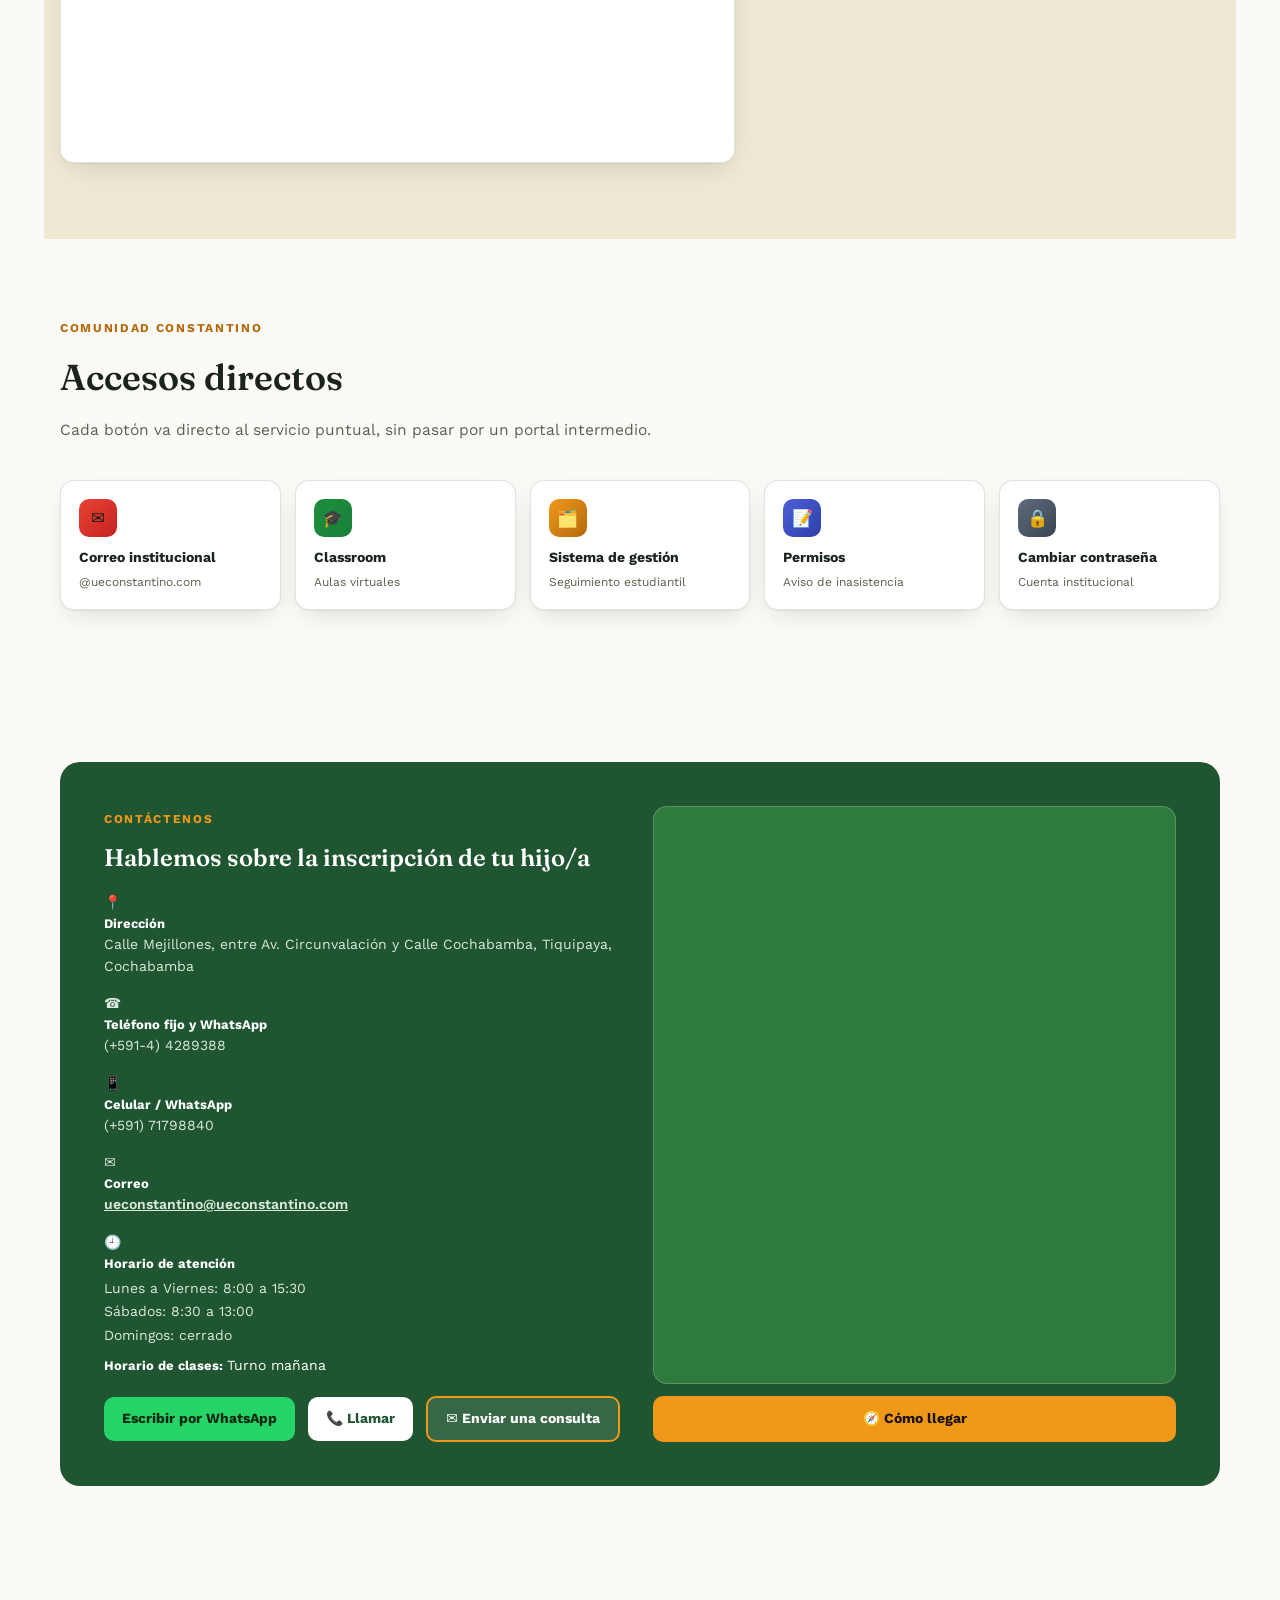
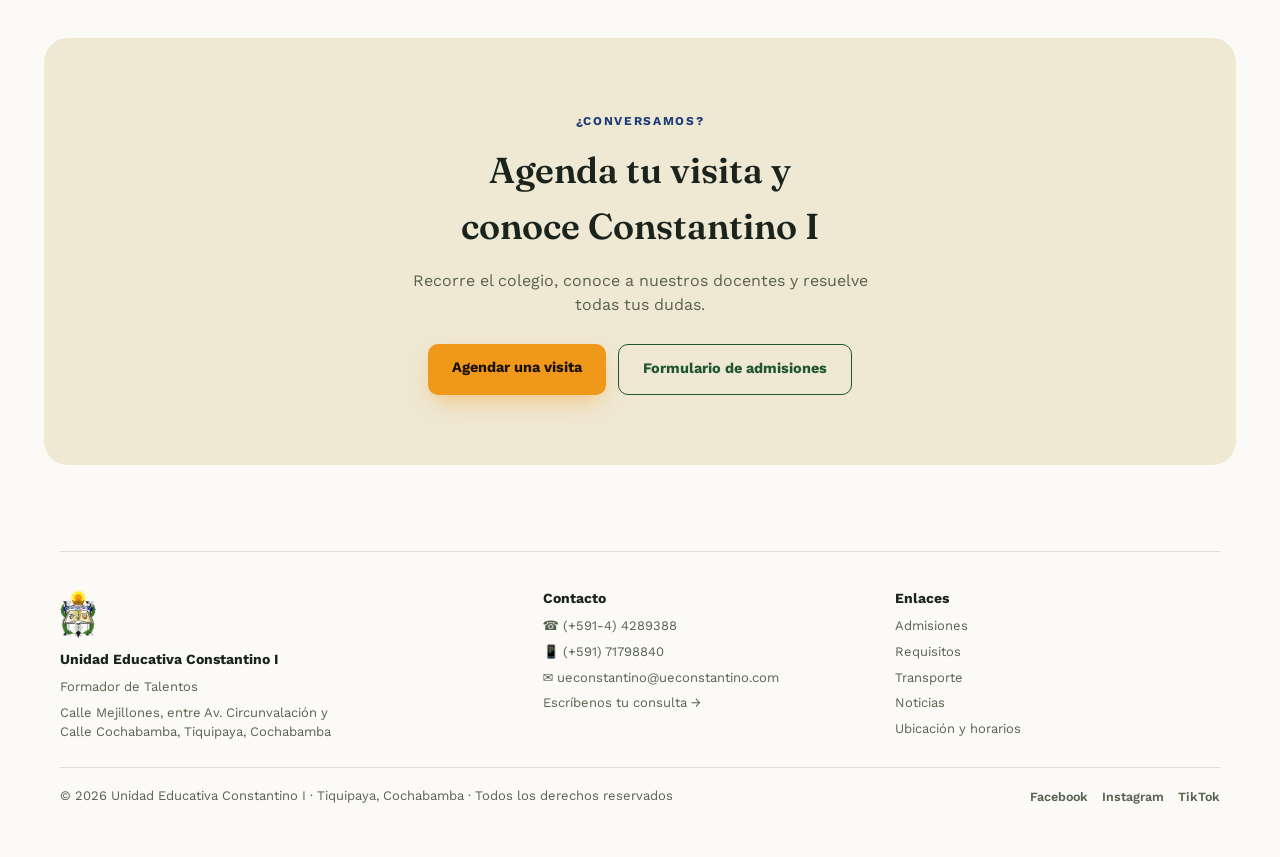
==== commit 2bb623b5: "Música de fondo: canción del colegio (audio del video) conectada Co-Authored-By: Claude Sonnet 5.5 <" ====
--- a/index.html
+++ b/index.html
@@ -410,7 +410,7 @@
 <a class="wa-float" id="waFloat" href="https://wa.me/59144289388" target="_blank" rel="noopener" aria-label="Escribir por WhatsApp">WhatsApp</a>
 </div>
 
-<button type="button" class="musica-btn" id="musicaBtn" hidden aria-pressed="false" aria-label="Escuchar la música del colegio" title="Escuchar música"><span class="mi" aria-hidden="true"></span><span class="mt">Música</span></button>
+<button type="button" class="musica-btn" id="musicaBtn" data-src="assets/audio/cancion-colegio.mp3" hidden aria-pressed="false" aria-label="Escuchar la música del colegio" title="Escuchar música"><span class="mi" aria-hidden="true"></span><span class="mt">Música</span></button>
 <script src="js/main.js"></script>
 <script src="js/formularios.js"></script>
 <script src="js/musica.js"></script>
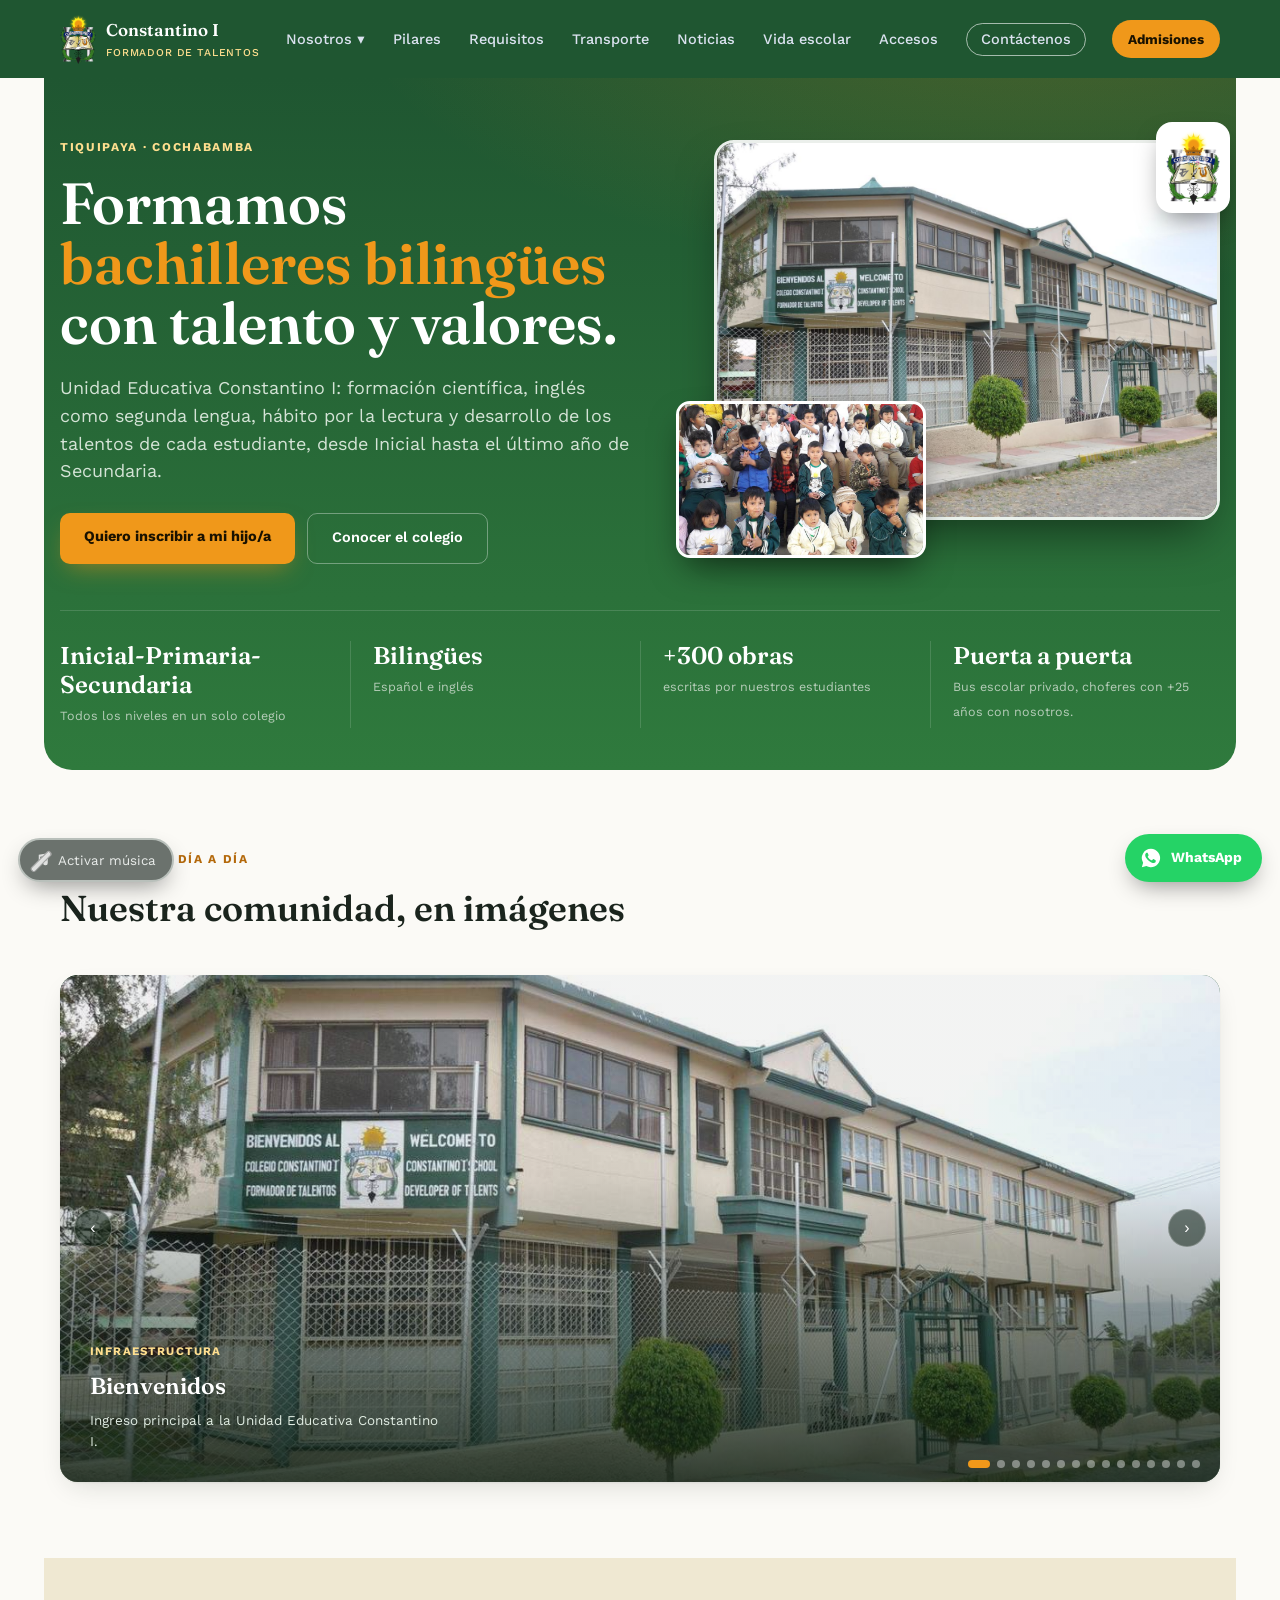
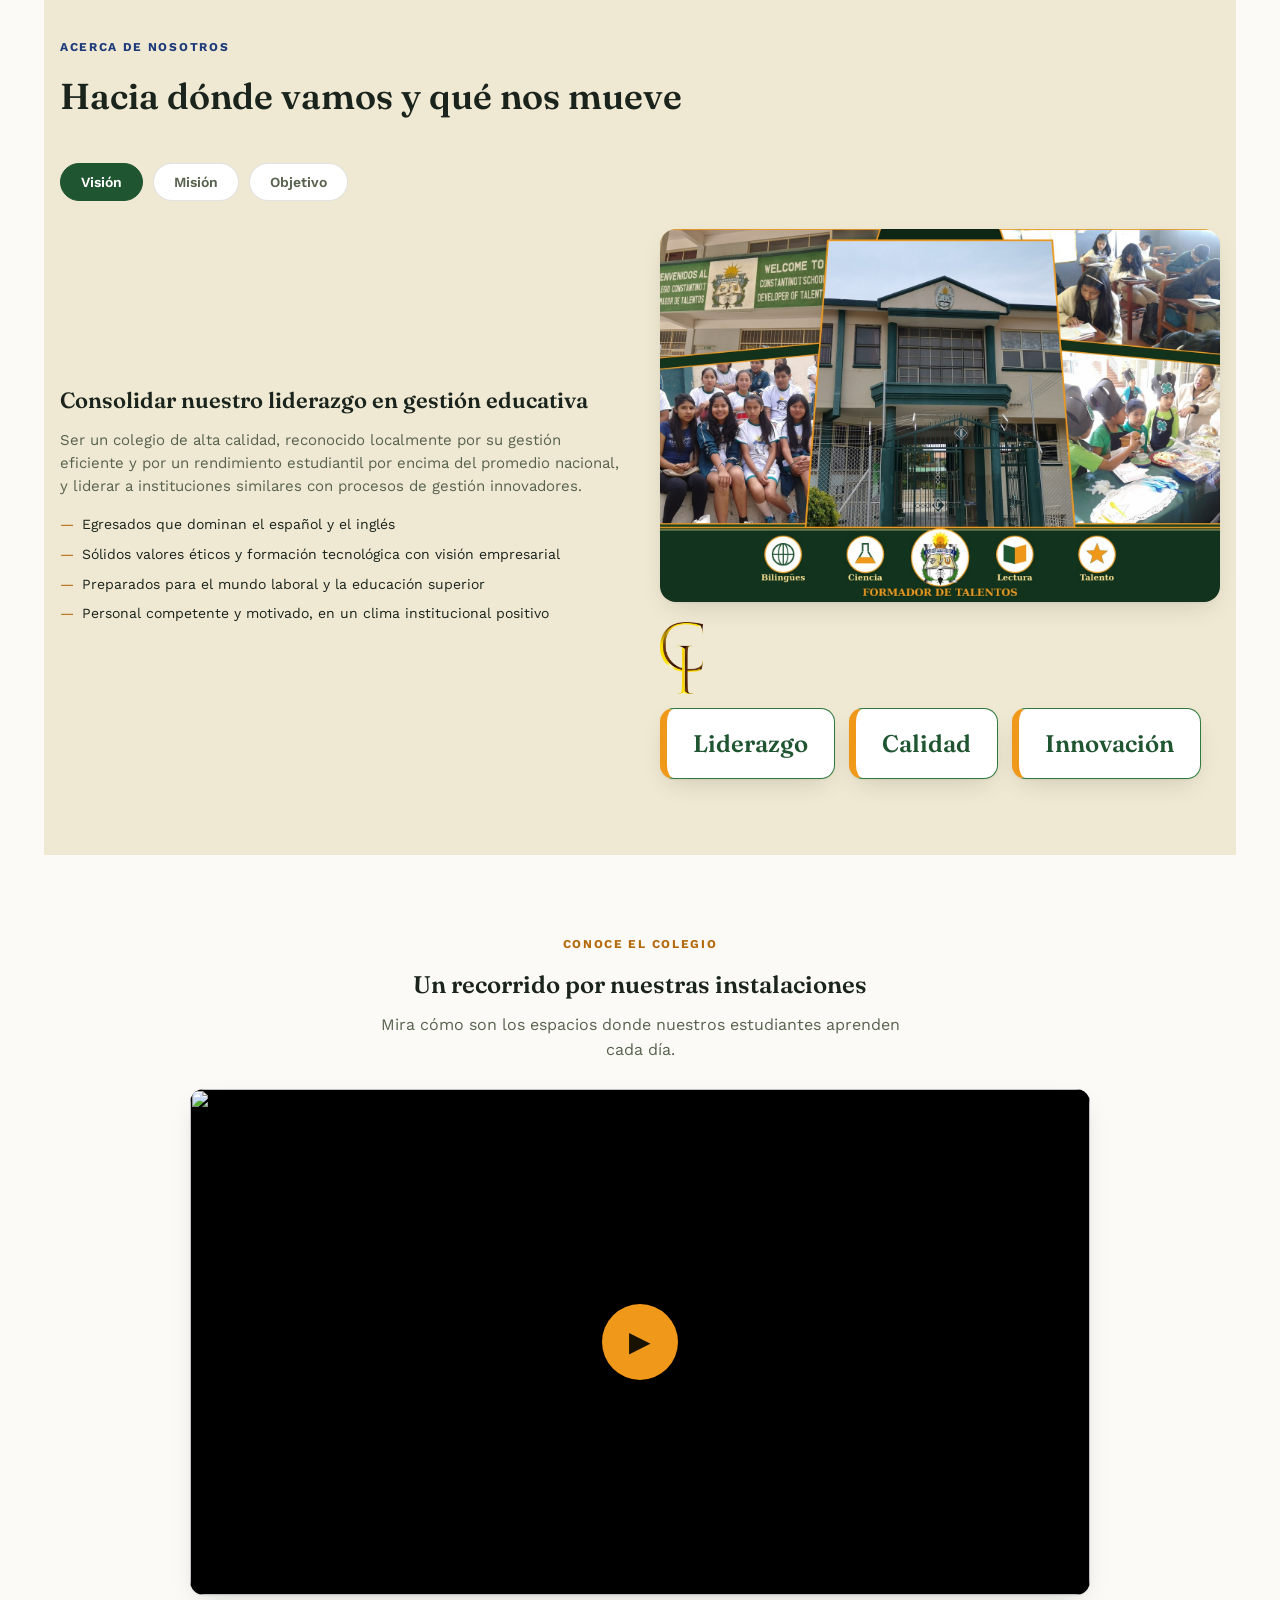
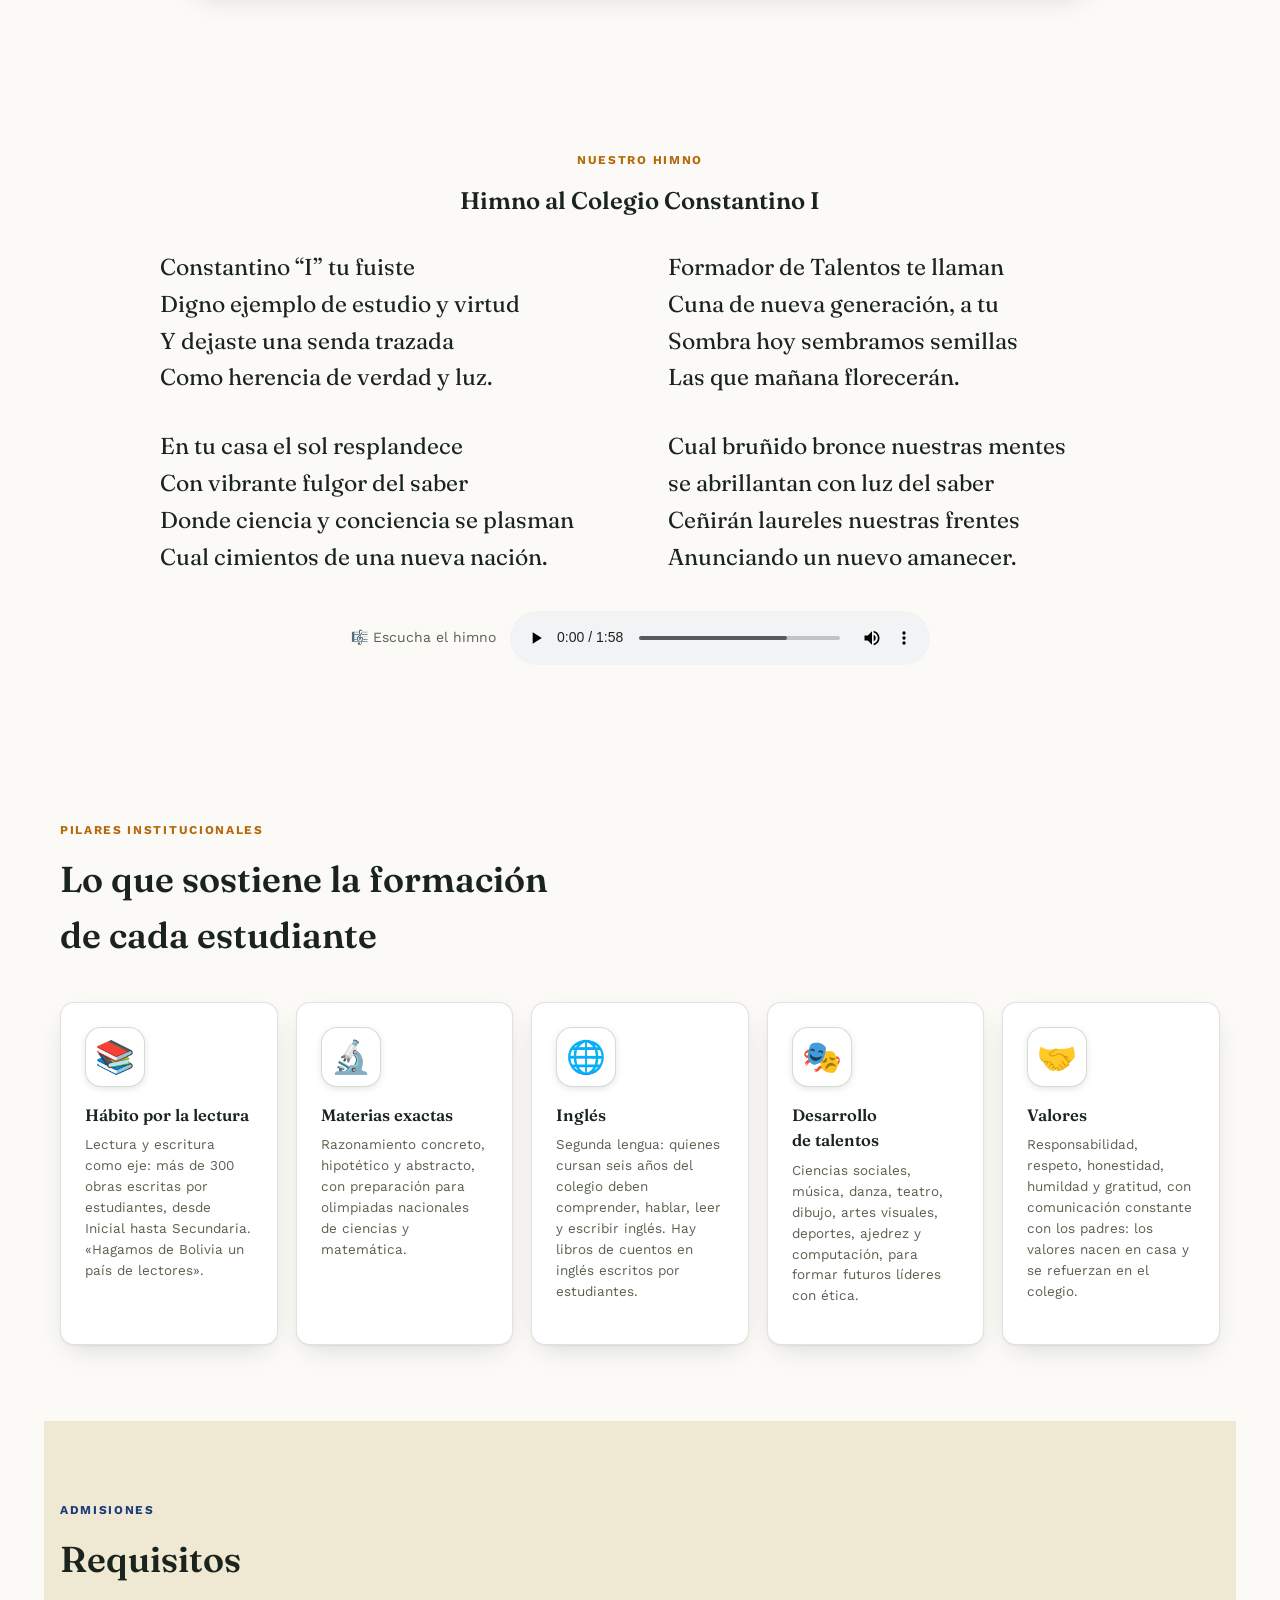
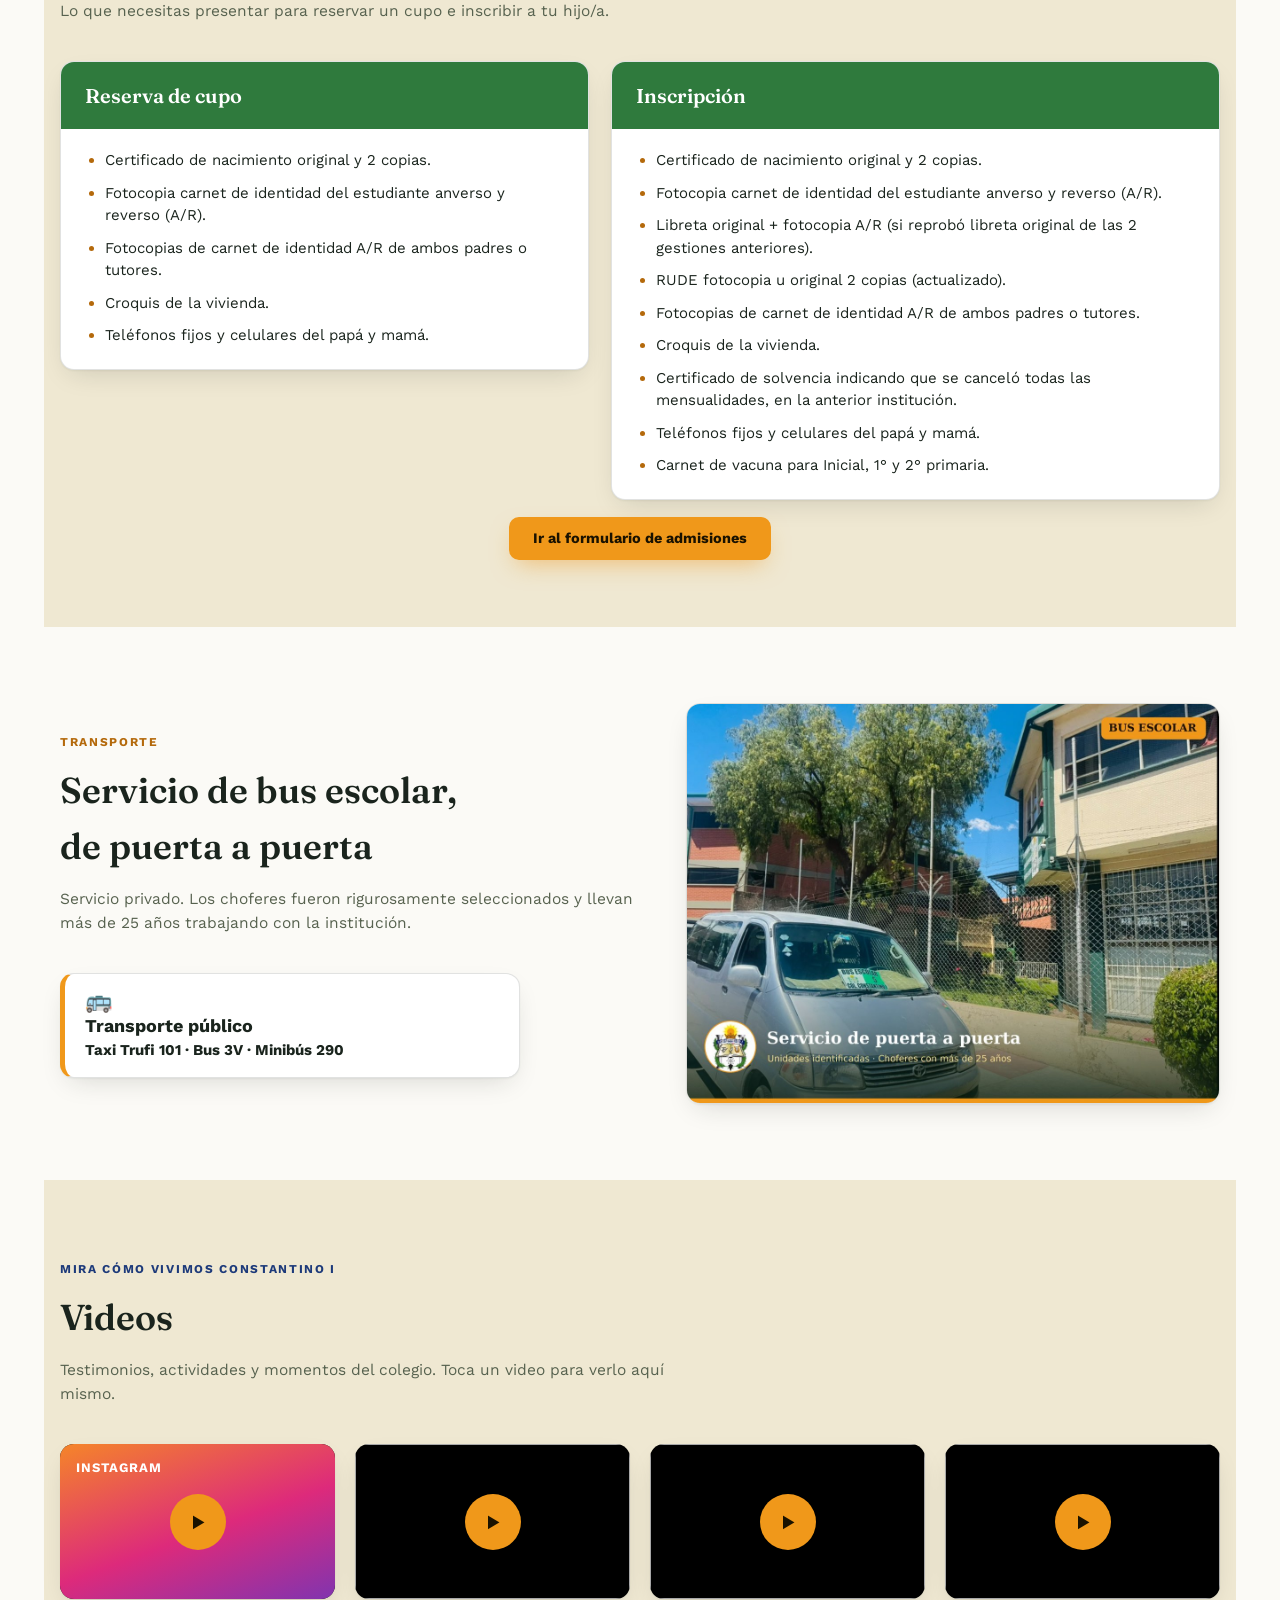
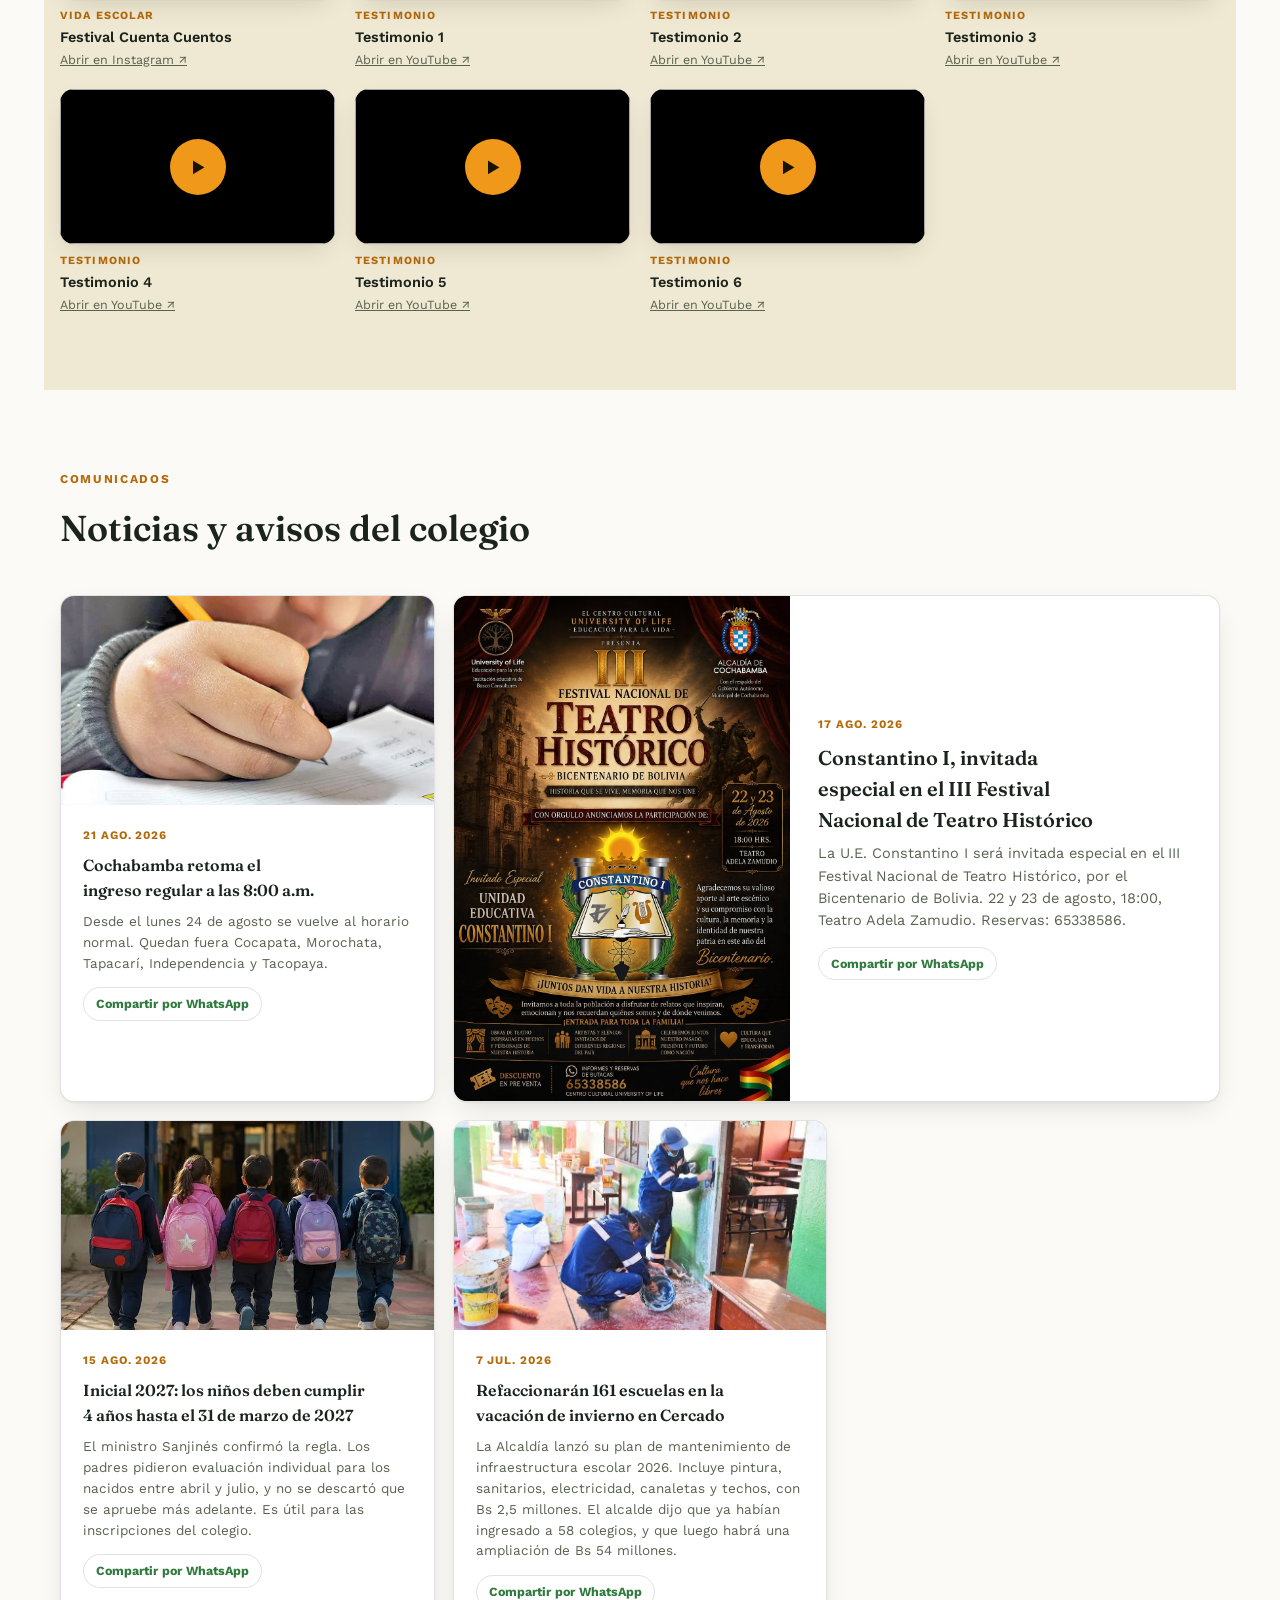
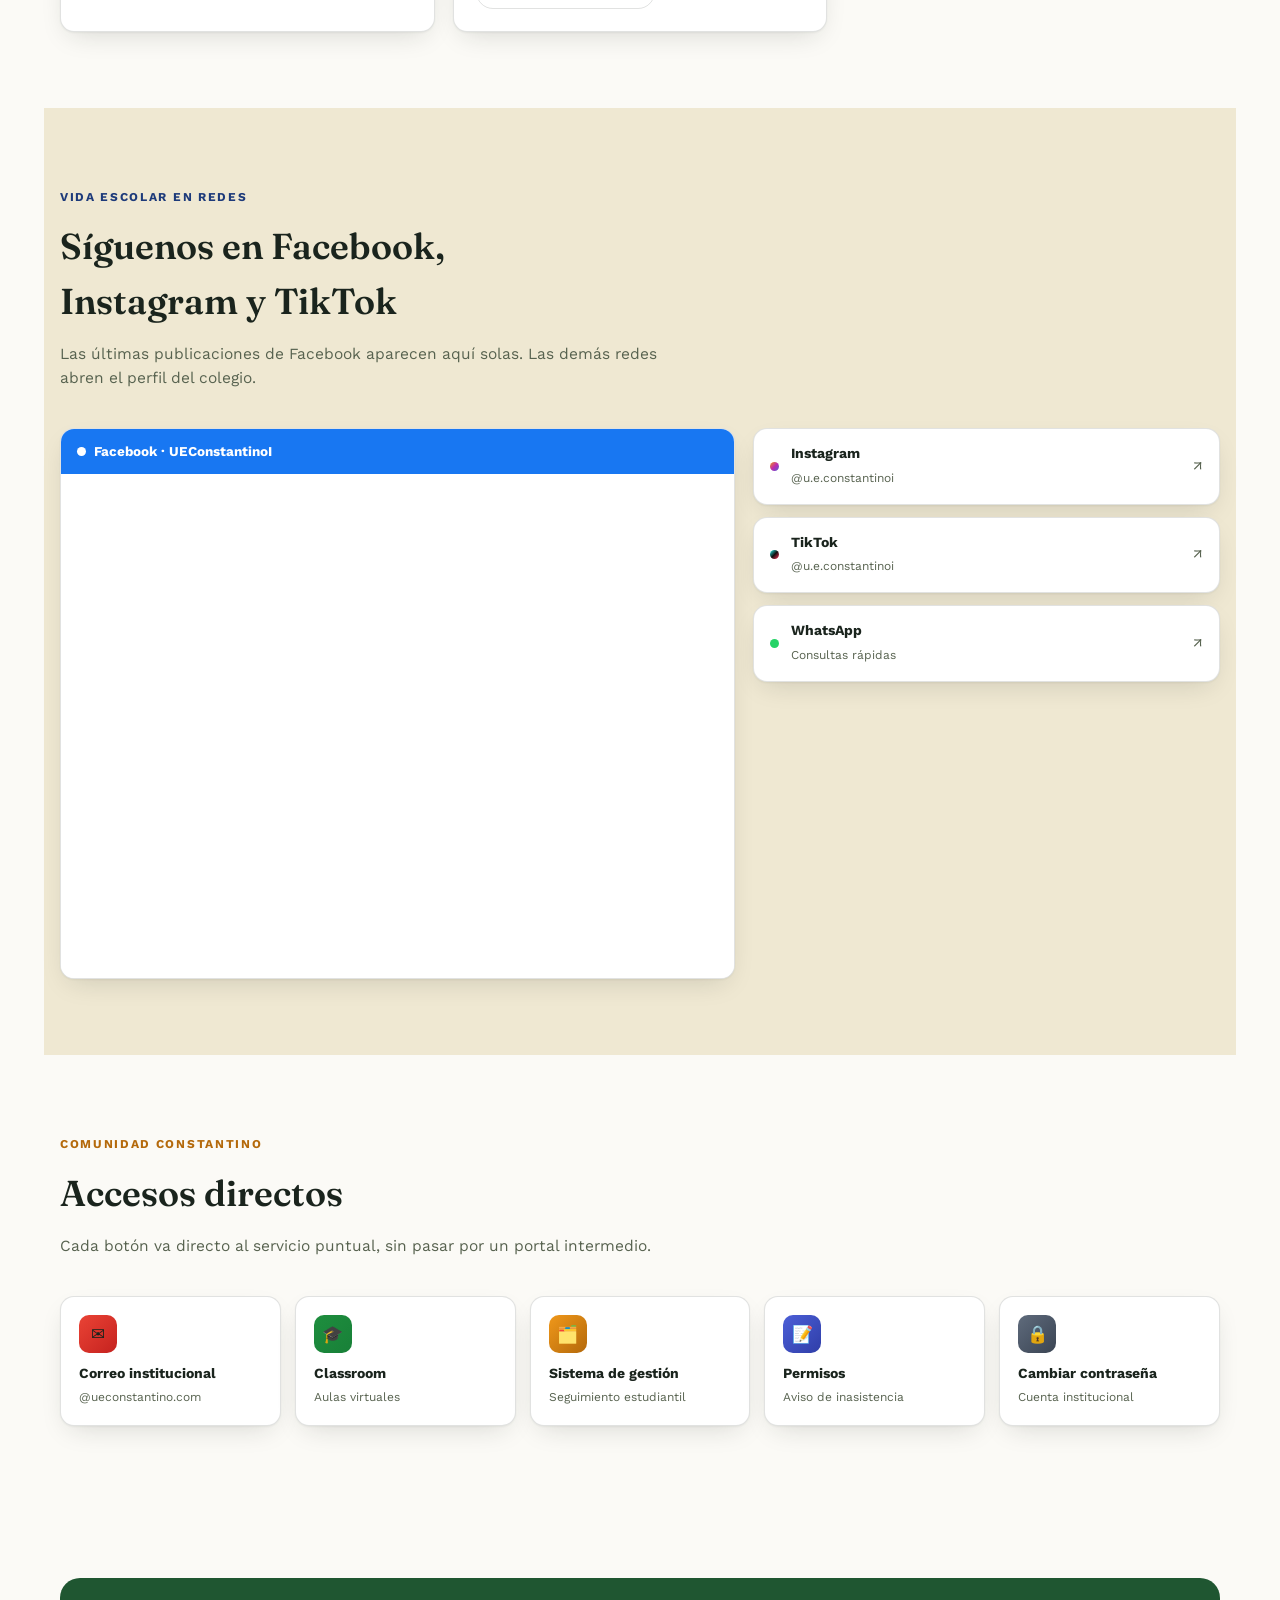
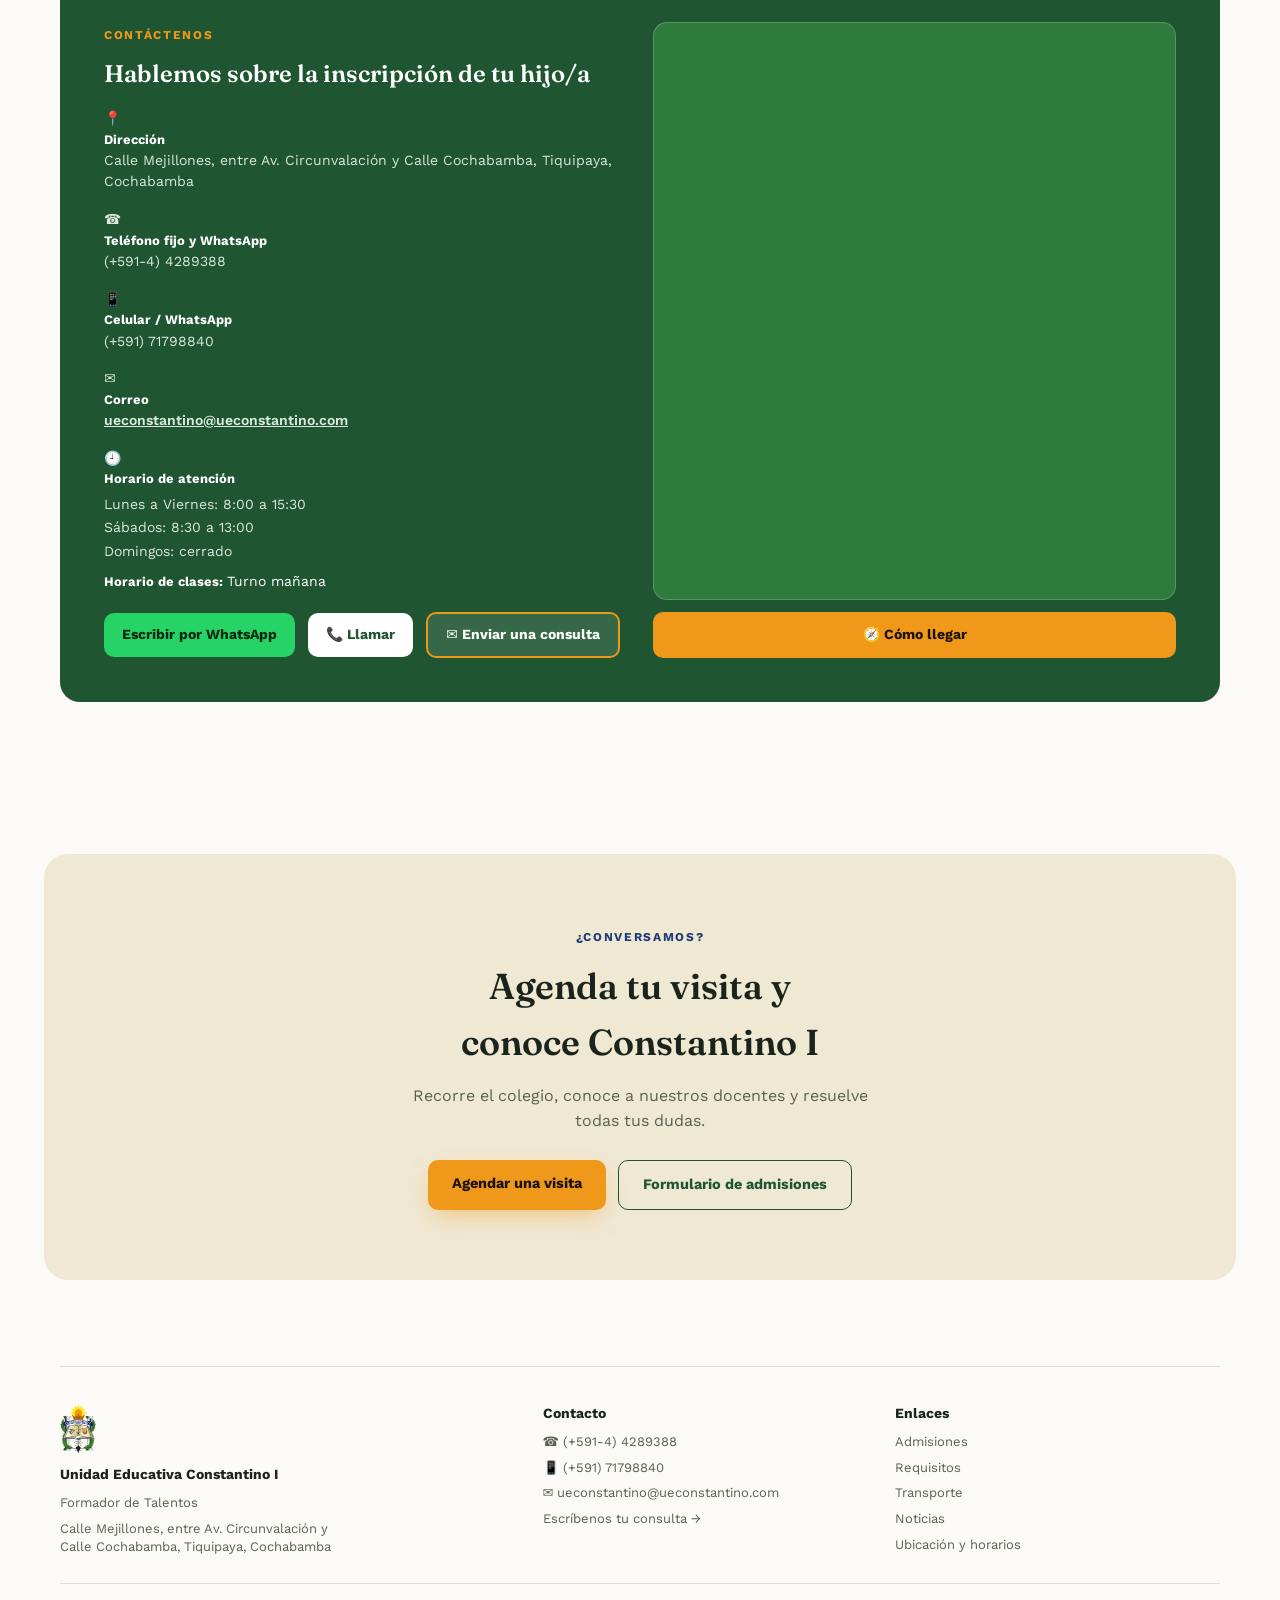
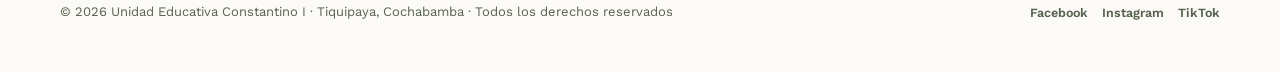
==== commit 798f3e78: "Sección Recorrido por las instalaciones (video de YouTube) después de Nosotros Co-Authored-By: Claud" ====
--- a/index.html
+++ b/index.html
@@ -48,6 +48,7 @@
           <div class="dropdown">
             <a href="#nosotros">Visión, misión y objetivo</a>
             <a href="#pilares">Pilares</a>
+            <a href="#recorrido">Recorrido del colegio</a>
             <a href="#himno">Nuestro himno</a>
             <a href="#videos">Videos</a>
           </div>
@@ -150,6 +151,17 @@
         <p>La Unidad Educativa Constantino I busca formar bachilleres bilingües con elevado conocimiento científico y cultivar el talento innato de cada uno durante su formación, además de lograr solidaridad con ética y moral, como factor de cambio en la sociedad.</p>
       </div>
       <div class="nos-col"><figure class="nos-foto"><img class="nos-img" src="assets/sitio/nosotros.jpg" alt="Sala de computación del colegio" loading="lazy" width="1000" height="664"></figure><div class="keywords"><span>Bilingües</span><span>Conocimiento científico</span><span>Talento</span><span>Ética y solidaridad</span></div></div>
+    </div>
+  </section>
+
+  <section id="recorrido">
+    <div class="recorrido-wrap">
+      <div class="recorrido-cab">
+        <span class="eyebrow">Conoce el colegio</span>
+        <h2 style="margin-top:10px">Un recorrido por nuestras instalaciones</h2>
+        <p>Mira cómo son los espacios donde nuestros estudiantes aprenden cada día.</p>
+      </div>
+      <button class="video-thumb recorrido-video" data-yt="MK_N9eHd9Yk" aria-label="Reproducir el video: recorrido por las instalaciones del colegio"><img loading="lazy" src="https://i.ytimg.com/vi/MK_N9eHd9Yk/hqdefault.jpg" alt="" width="480" height="360"><span class="play">▶</span></button>
     </div>
   </section>
 
--- a/css/styles.css
+++ b/css/styles.css
@@ -475,3 +475,18 @@
 @keyframes mbeat{50%{transform:scale(1.25) rotate(-8deg);}}
 @media (prefers-reduced-motion:reduce){ .musica-btn.suena .mi{animation:none;} }
 @media (max-width:560px){ .musica-btn .mt{display:none;} .musica-btn{width:54px; height:54px; padding:0; justify-content:center;} .musica-btn .mi{width:24px; height:24px;} }
+
+/* Música apagada: gris y con una raya sobre la nota, para que se note que no suena */
+.musica-btn:not(.suena){background:#6b726d; border-color:#b9c0bb; color:#e9ecea;}
+.musica-btn:not(.suena):hover{background:#7a817c;}
+.musica-btn:not(.suena) .mi{position:relative; opacity:.8; filter:grayscale(1) brightness(1.6);}
+.musica-btn:not(.suena) .mi::after{content:""; position:absolute; left:-3px; right:-3px; top:50%; height:2.5px; background:#fff; border-radius:2px; transform:rotate(-45deg); box-shadow:0 0 0 1.5px #6b726d;}
+@media (max-width:560px){ .musica-btn:not(.suena) .mi::after{left:-4px; right:-4px;} }
+
+/* Recorrido por las instalaciones */
+.recorrido-wrap{max-width:900px; margin:0 auto; text-align:center;}
+.recorrido-cab p{margin:10px auto 0; color:var(--ink-soft); max-width:56ch;}
+.recorrido-video{display:block; width:100%; margin:26px auto 0;}
+.recorrido-video img{opacity:1;}
+.recorrido-video .play{width:76px; height:76px; font-size:28px; box-shadow:0 8px 24px rgba(0,0,0,.4);}
+.recorrido-video:hover .play{transform:scale(1.07);}
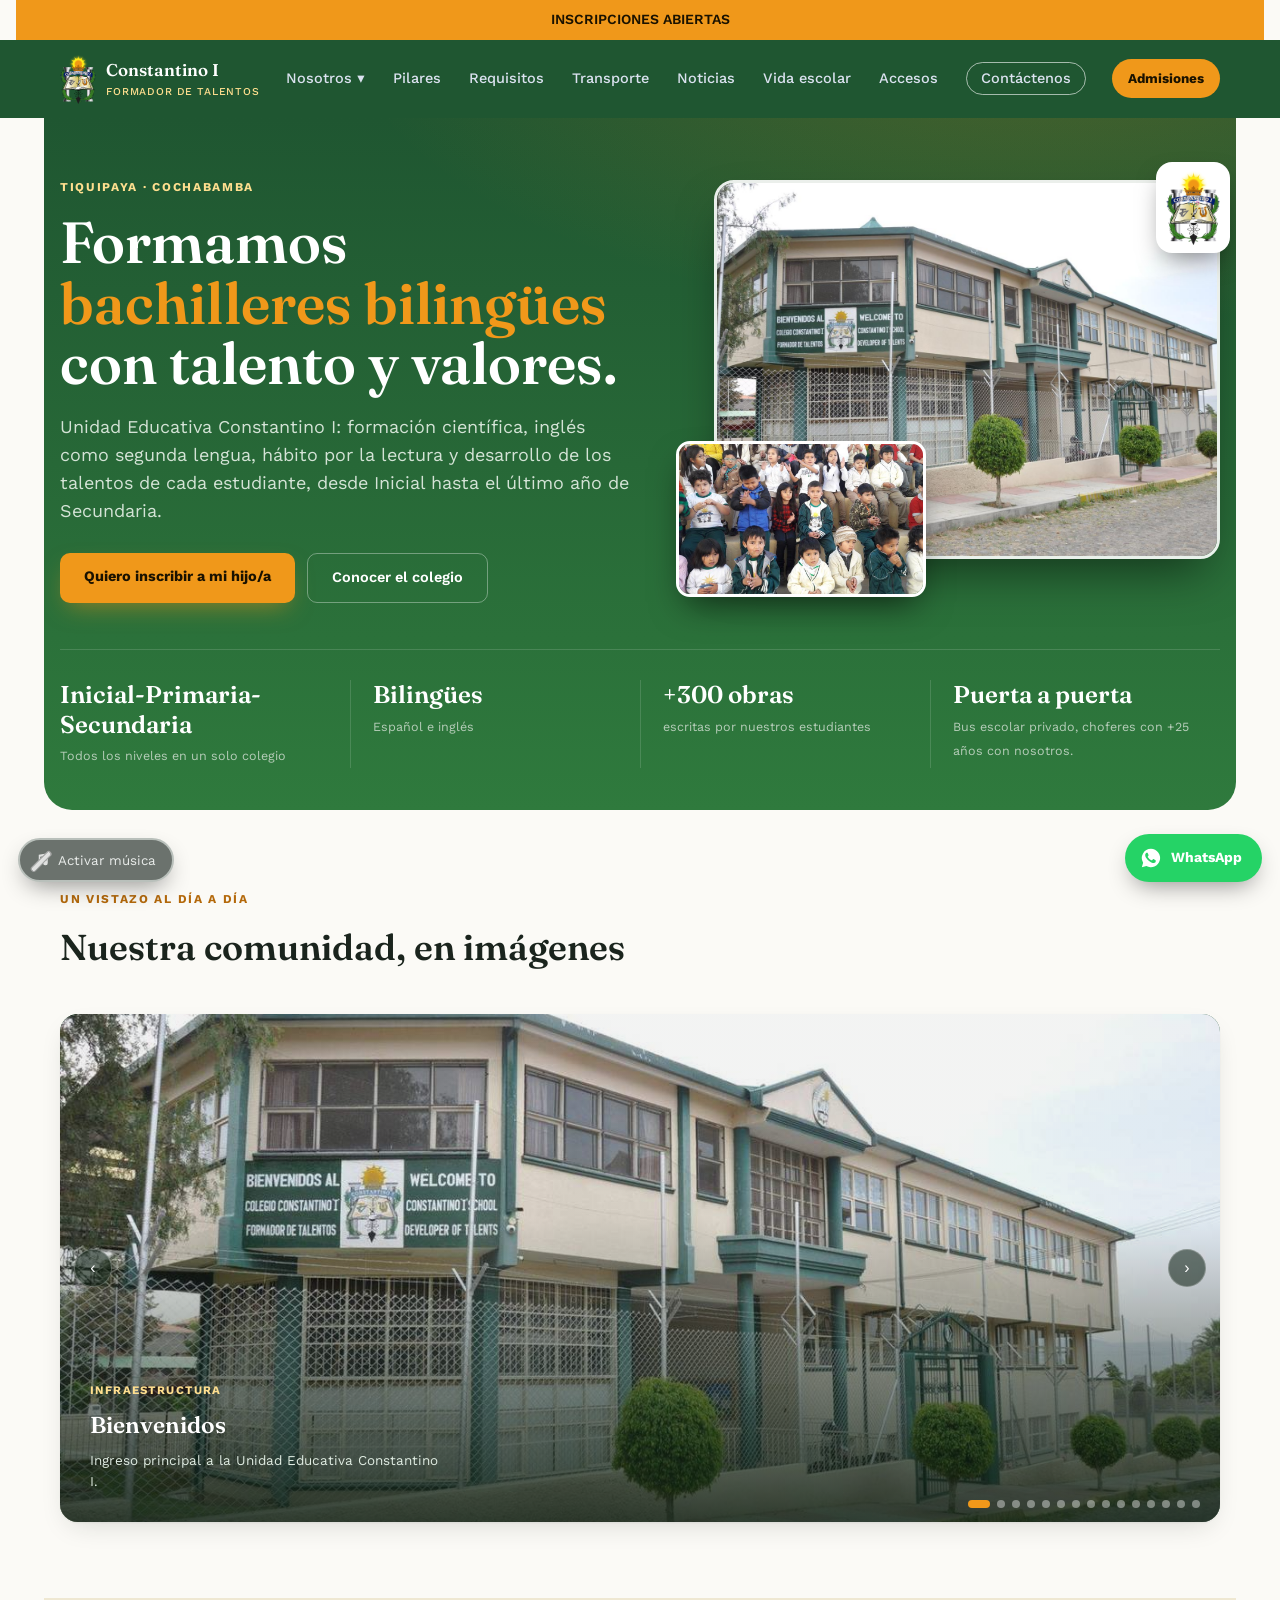
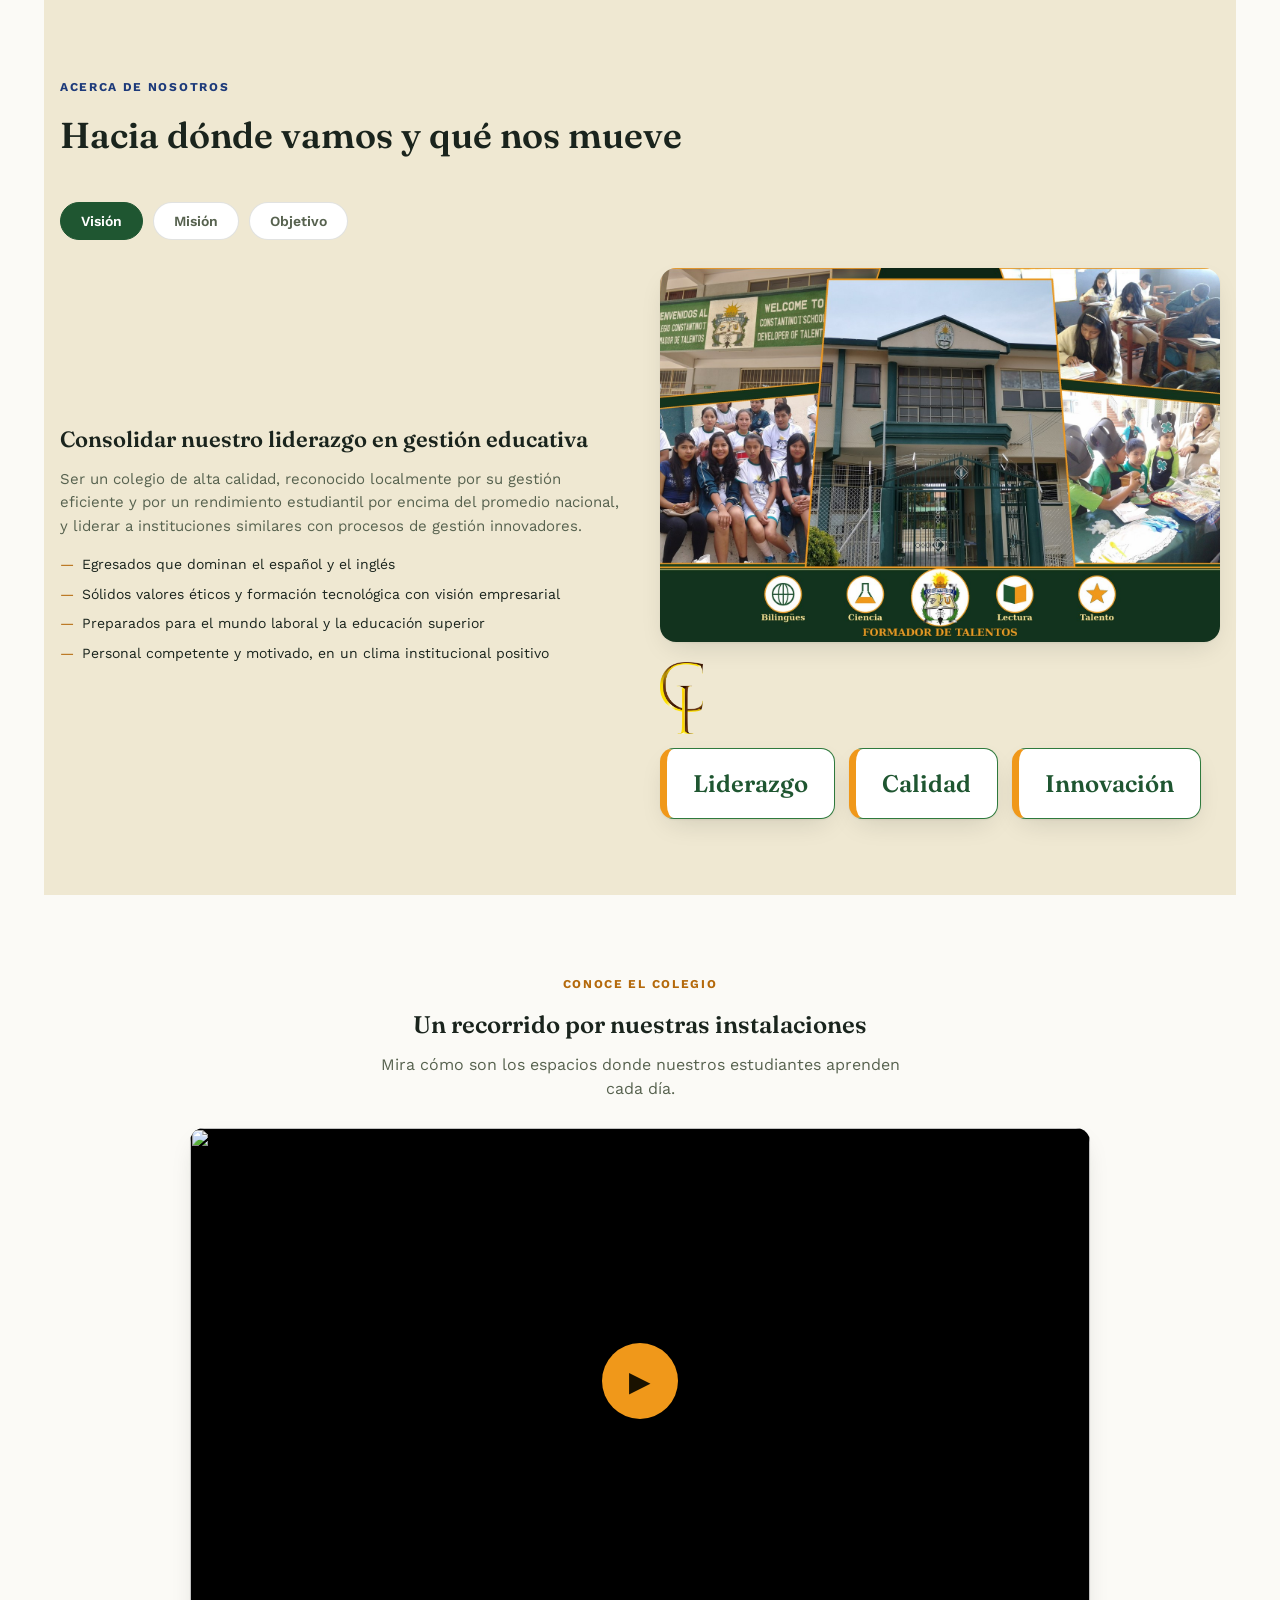
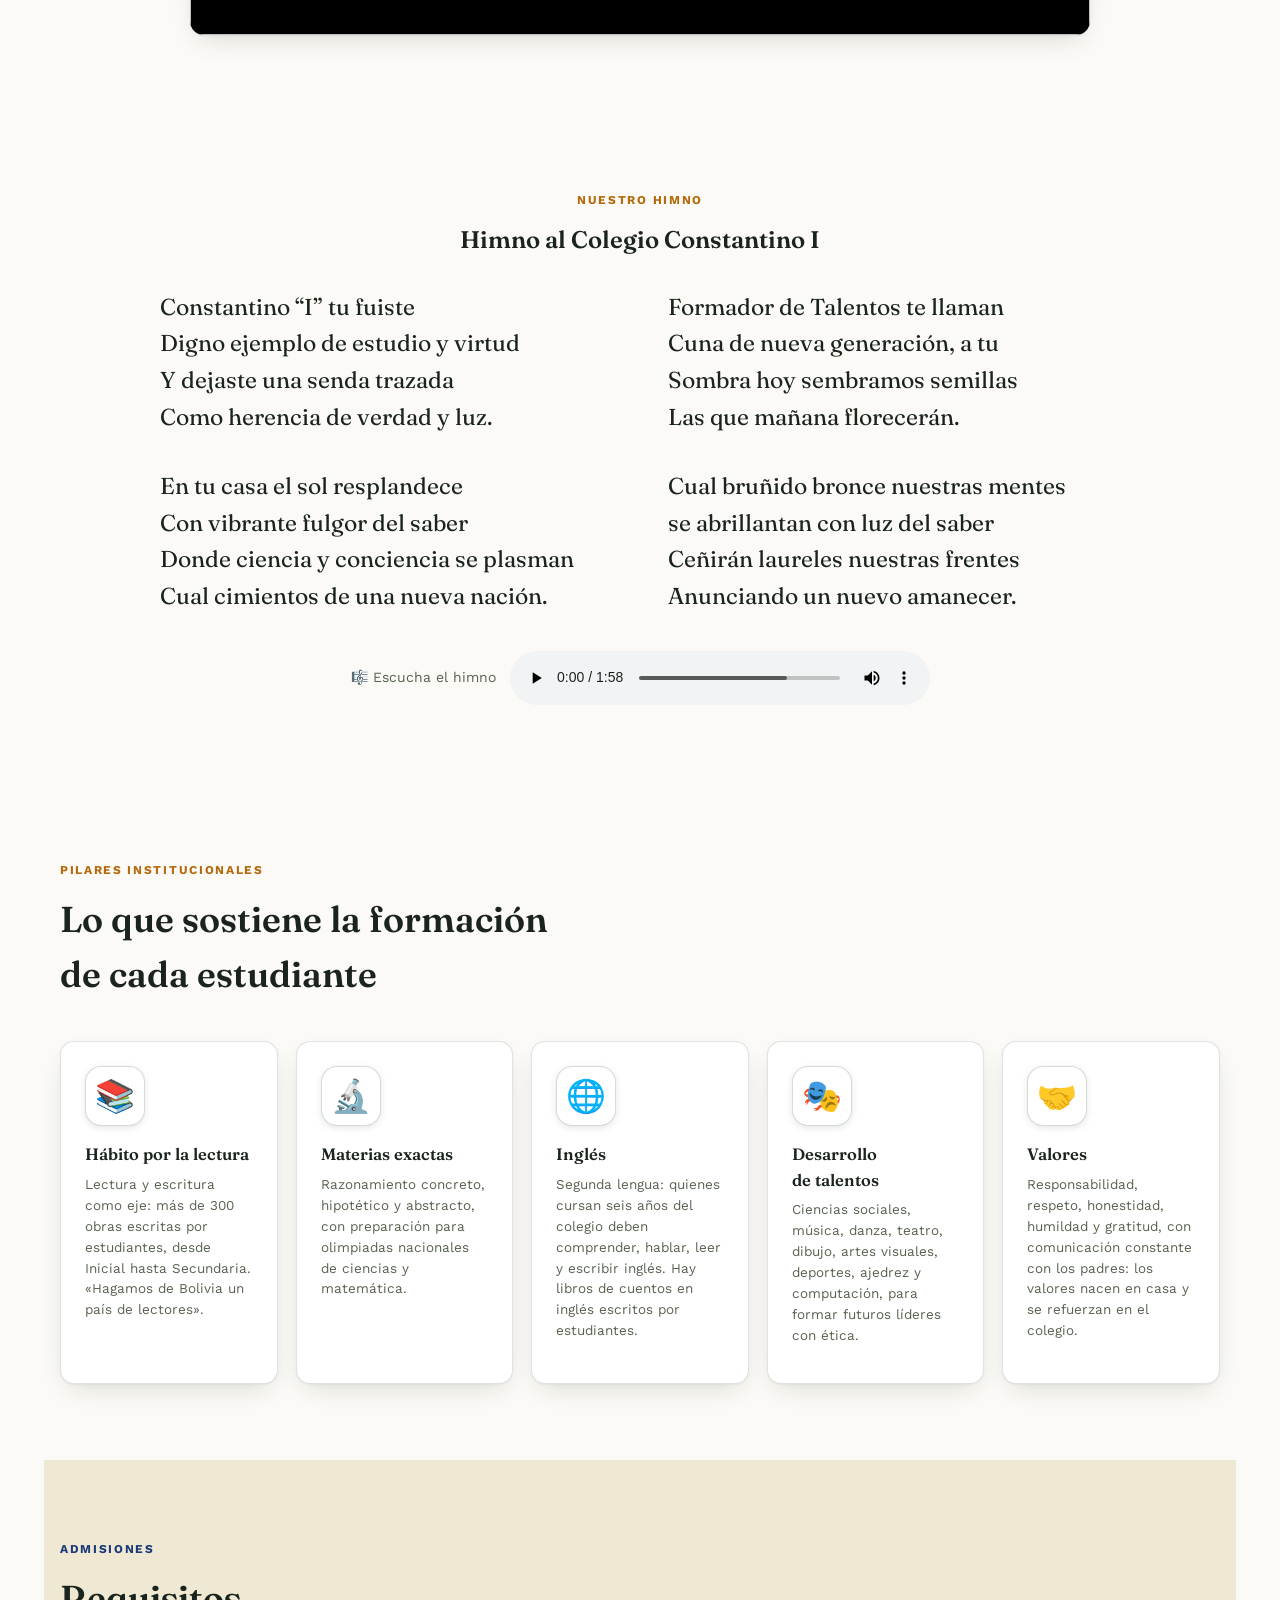
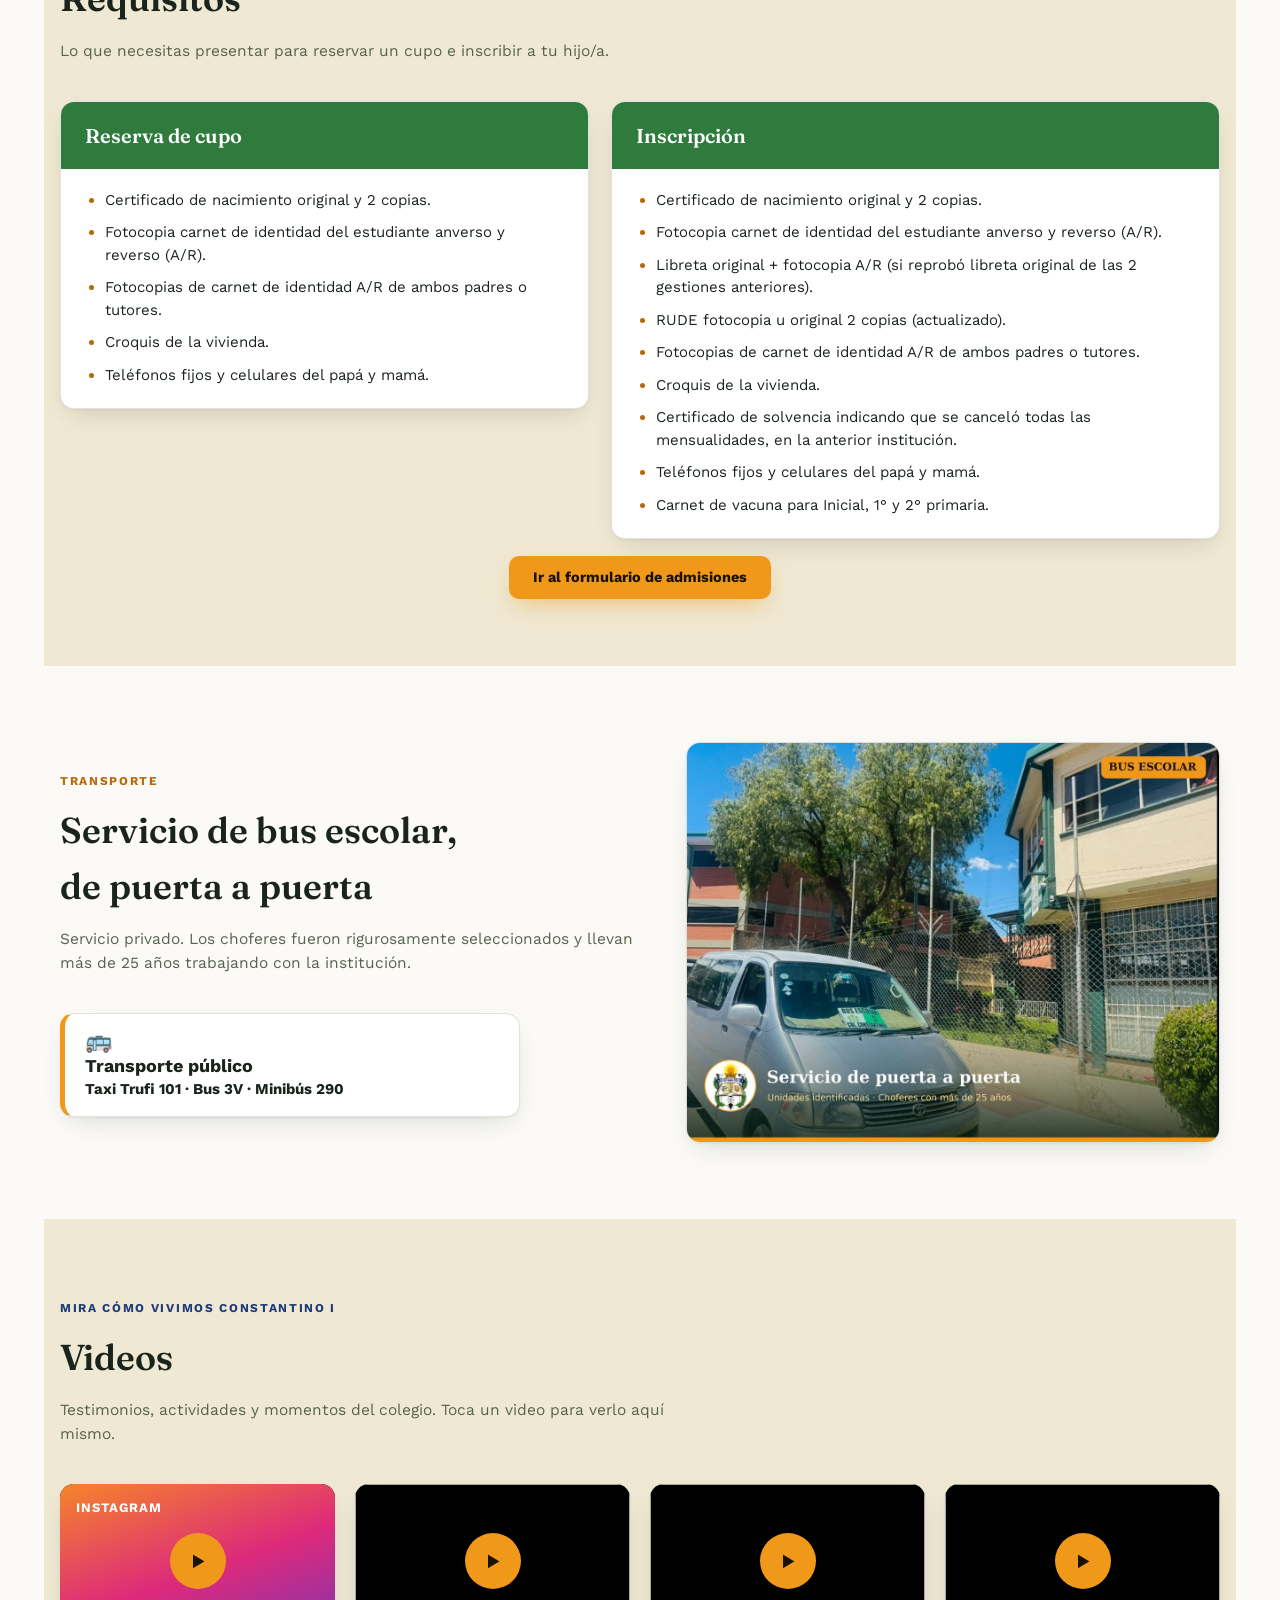
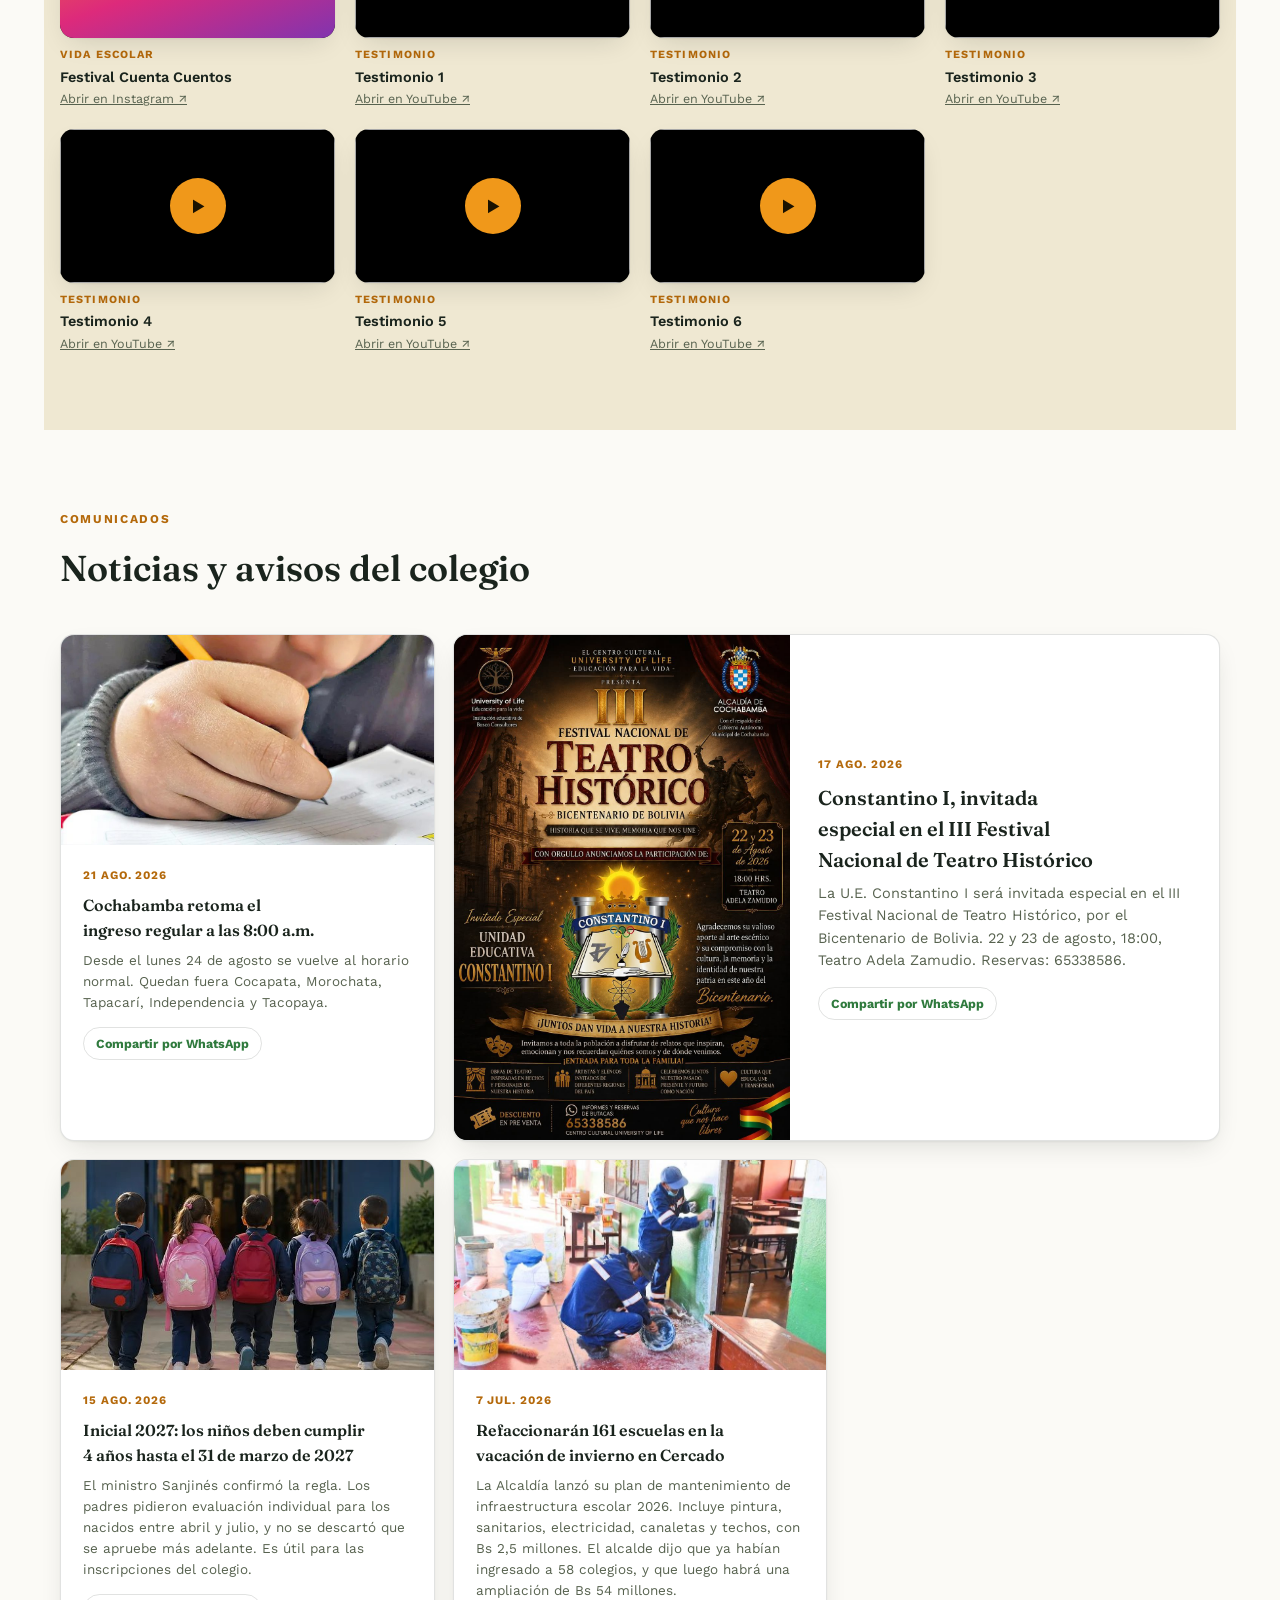
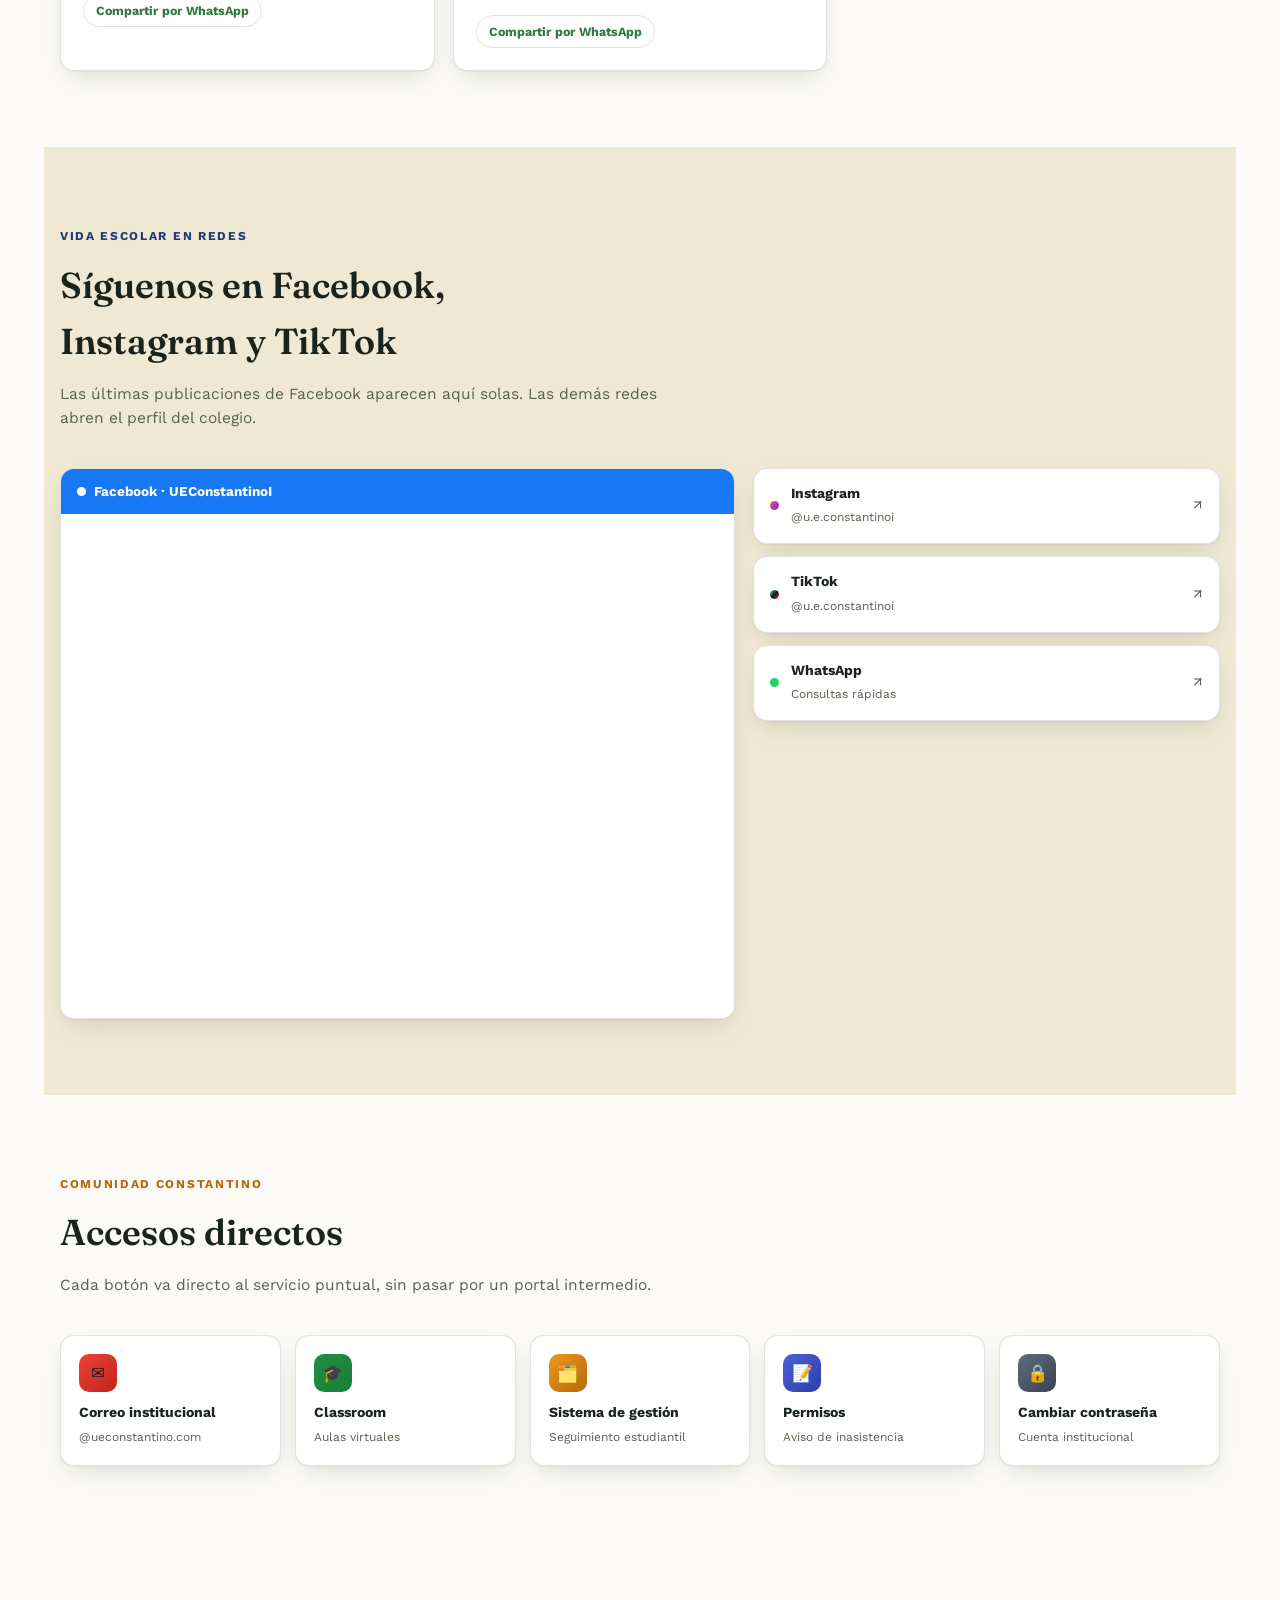
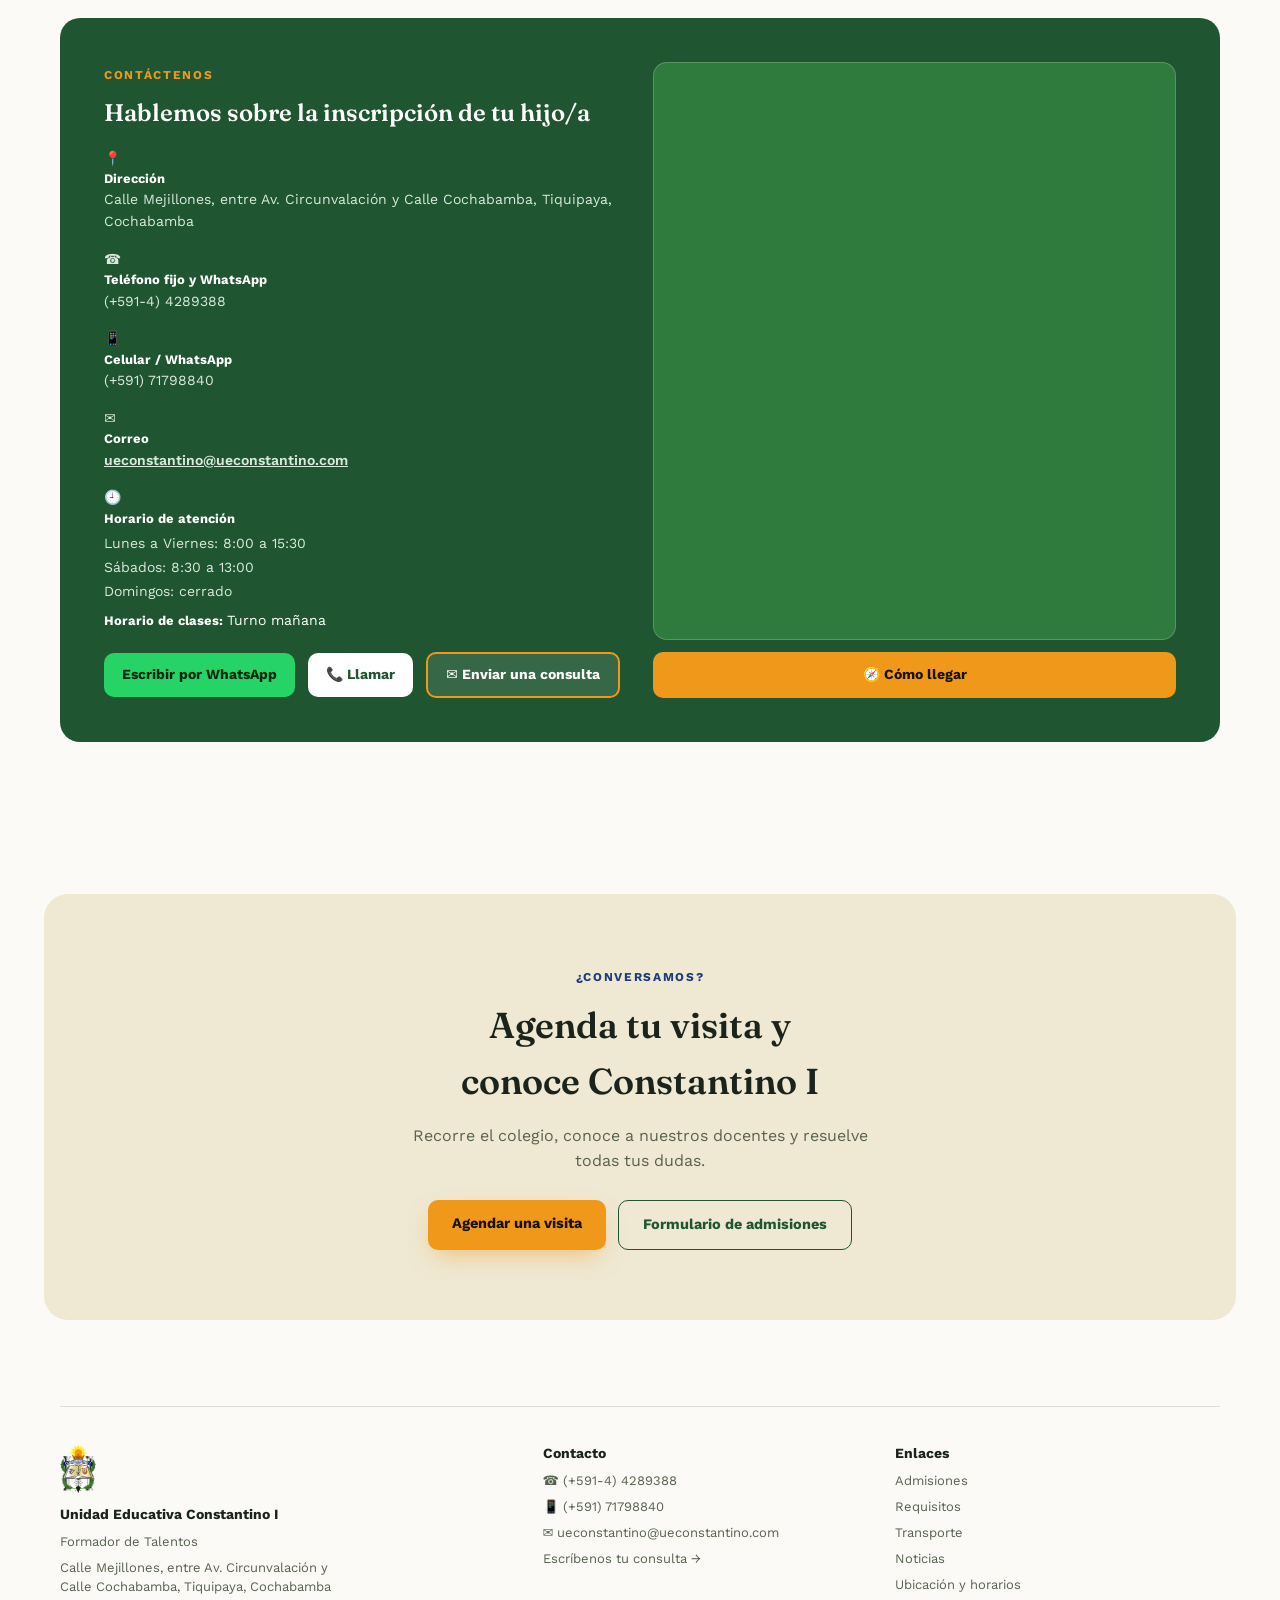
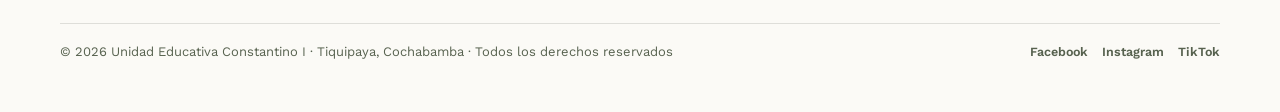
==== commit ca8de673: "Dirección oficial www.ueconstantino.com: canonical, og:image, datos estructurados, sitemap, robots y" ====
--- a/index.html
+++ b/index.html
@@ -4,7 +4,7 @@
 <meta charset="utf-8">
 <meta name="viewport" content="width=device-width,initial-scale=1,viewport-fit=cover">
 <meta name="google-site-verification" content="NNHNYklQGAOxJOGwZnf-j5jATlJxuuKMREQGF9FtL8Q" />
-<link rel="canonical" href="https://ueconstantinoi.github.io/ueci-sitio-web/">
+<link rel="canonical" href="https://www.ueconstantino.com/">
 <title>Unidad Educativa Constantino I · Formador de Talentos</title>
 <meta name="description" content="Unidad Educativa Constantino I, Tiquipaya, Cochabamba. Formador de Talentos: Inicial, Primaria y Secundaria con transporte escolar puerta a puerta.">
 <meta property="og:type" content="website">
@@ -12,13 +12,13 @@
 <meta property="og:site_name" content="Unidad Educativa Constantino I">
 <meta property="og:title" content="Unidad Educativa Constantino I · Formador de Talentos">
 <meta property="og:description" content="Inicial, Primaria y Secundaria en Tiquipaya, Cochabamba. Bachilleres bilingües, formación en valores y transporte escolar puerta a puerta.">
-<meta property="og:image" content="https://ueconstantinoi.github.io/ueci-sitio-web/assets/og.jpg">
+<meta property="og:image" content="https://www.ueconstantino.com/assets/og.jpg">
 <meta property="og:image:width" content="1200">
 <meta property="og:image:height" content="630">
 <meta name="twitter:card" content="summary_large_image">
 <script type="application/ld+json">
 {"@context":"https://schema.org","@type":"School","name":"Unidad Educativa Constantino I","alternateName":"Constantino I","slogan":"Formador de Talentos",
-"url":"https://ueconstantinoi.github.io/ueci-sitio-web/","logo":"https://ueconstantinoi.github.io/ueci-sitio-web/assets/escudo.png","image":"https://ueconstantinoi.github.io/ueci-sitio-web/assets/og.jpg",
+"url":"https://www.ueconstantino.com/","logo":"https://www.ueconstantino.com/assets/escudo.png","image":"https://www.ueconstantino.com/assets/og.jpg",
 "telephone":"+59144289388","email":"ueconstantino@ueconstantino.com",
 "address":{"@type":"PostalAddress","streetAddress":"Calle Mejillones, entre Av. Circunvalación y Calle Cochabamba","addressLocality":"Tiquipaya","addressRegion":"Cochabamba","addressCountry":"BO"},
 "geo":{"@type":"GeoCoordinates","latitude":-17.3464175,"longitude":-66.1936887},
